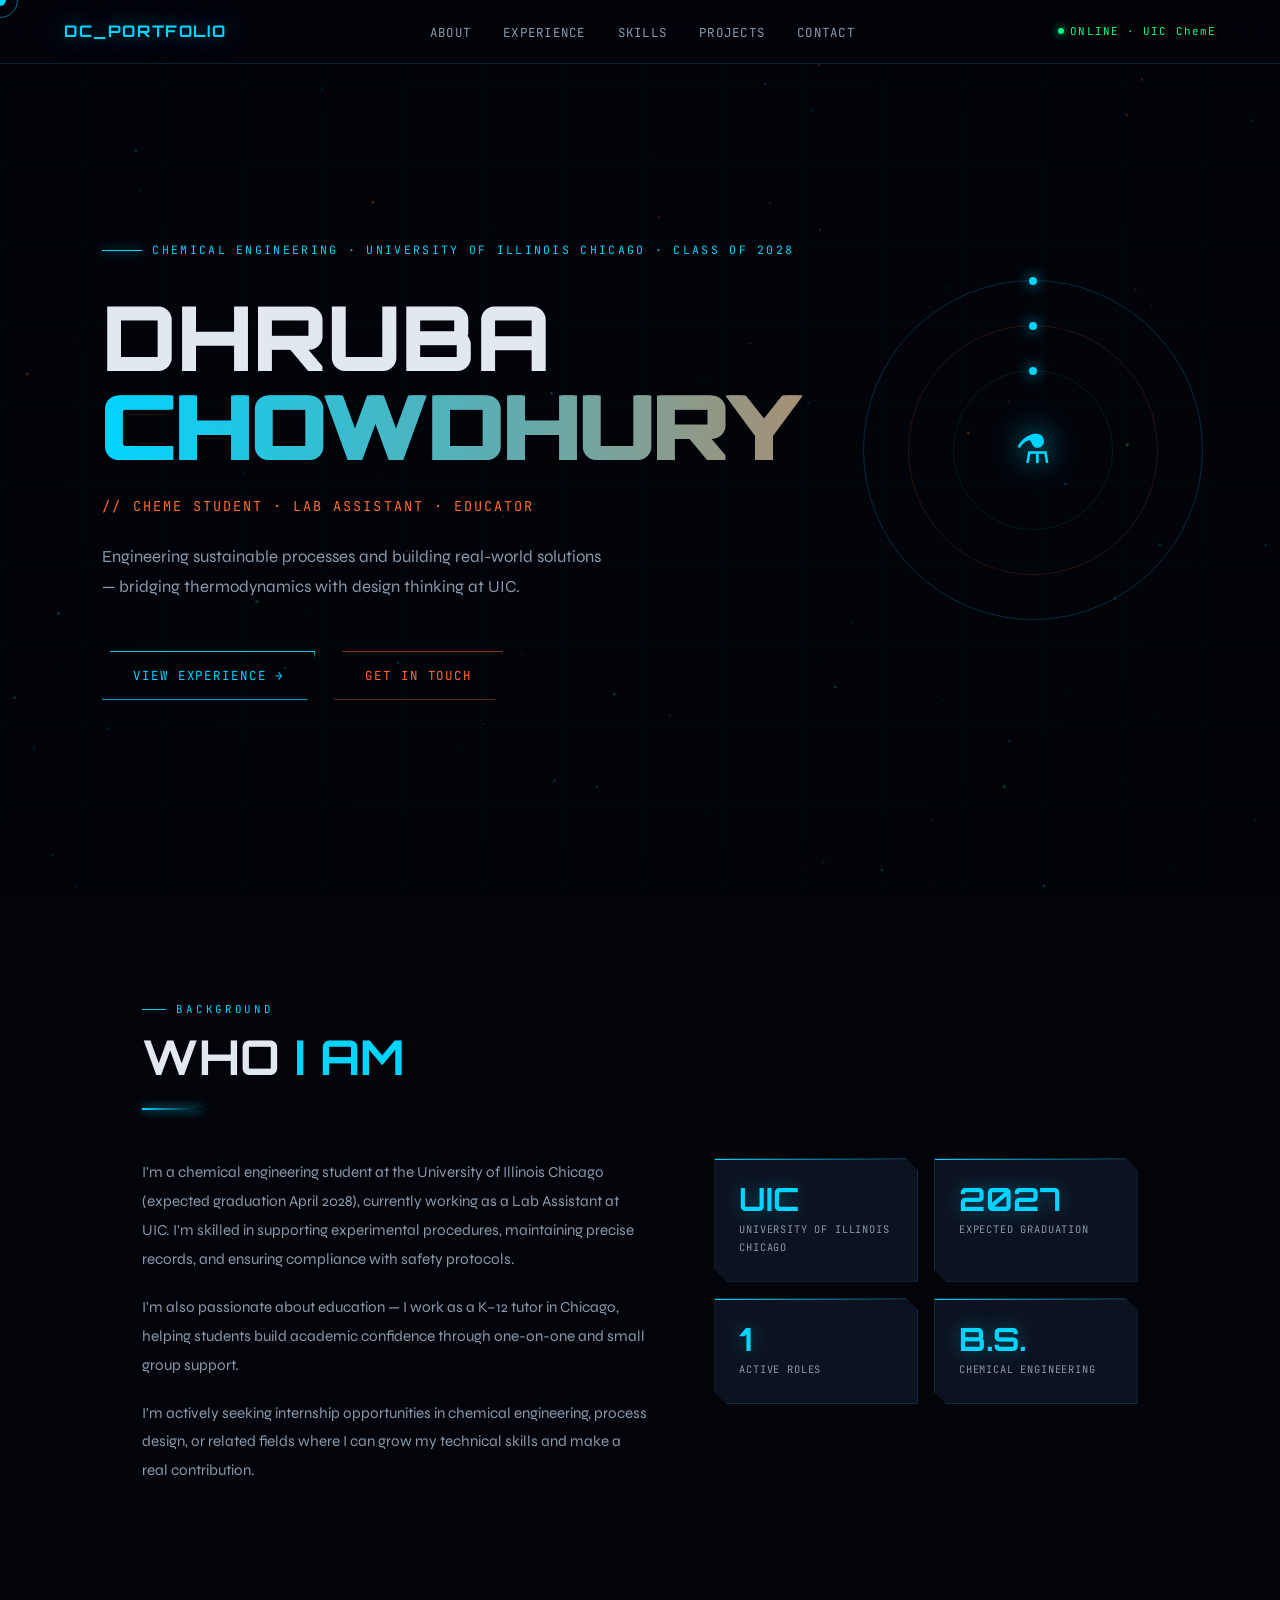
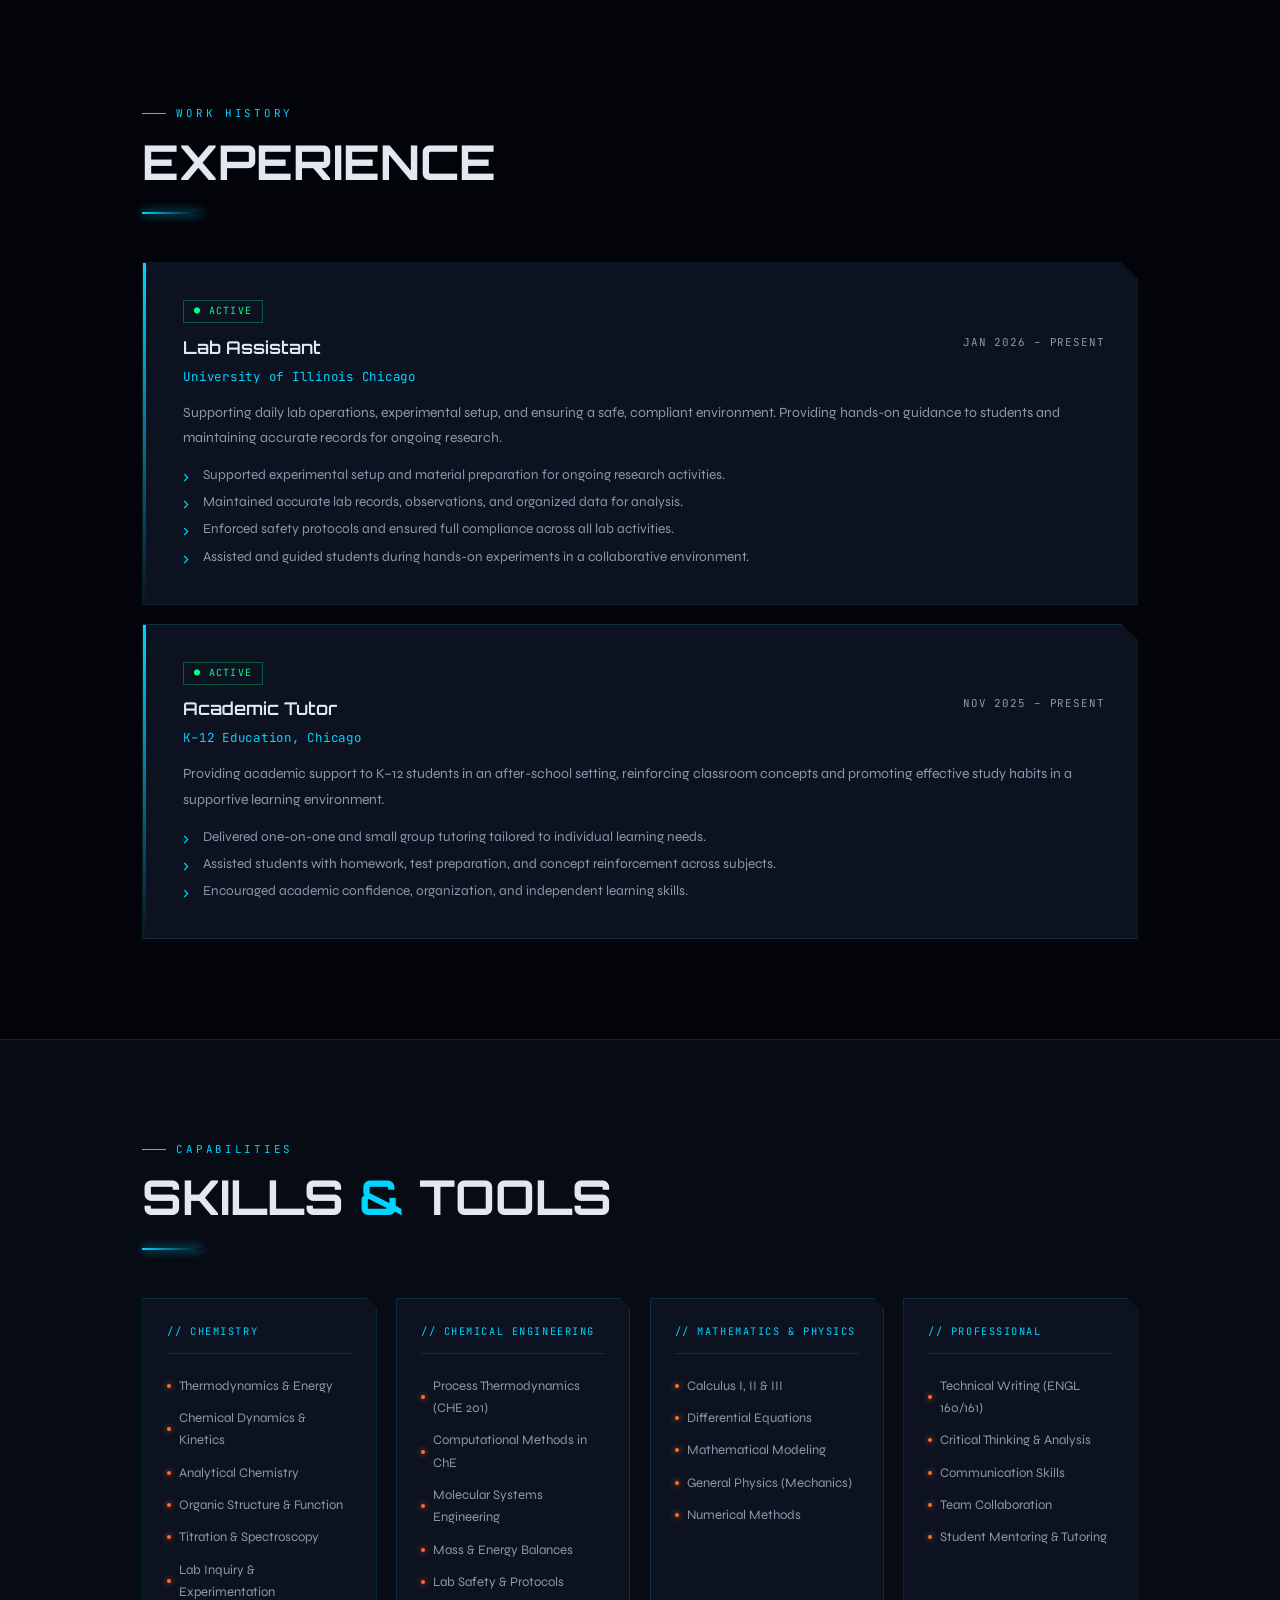
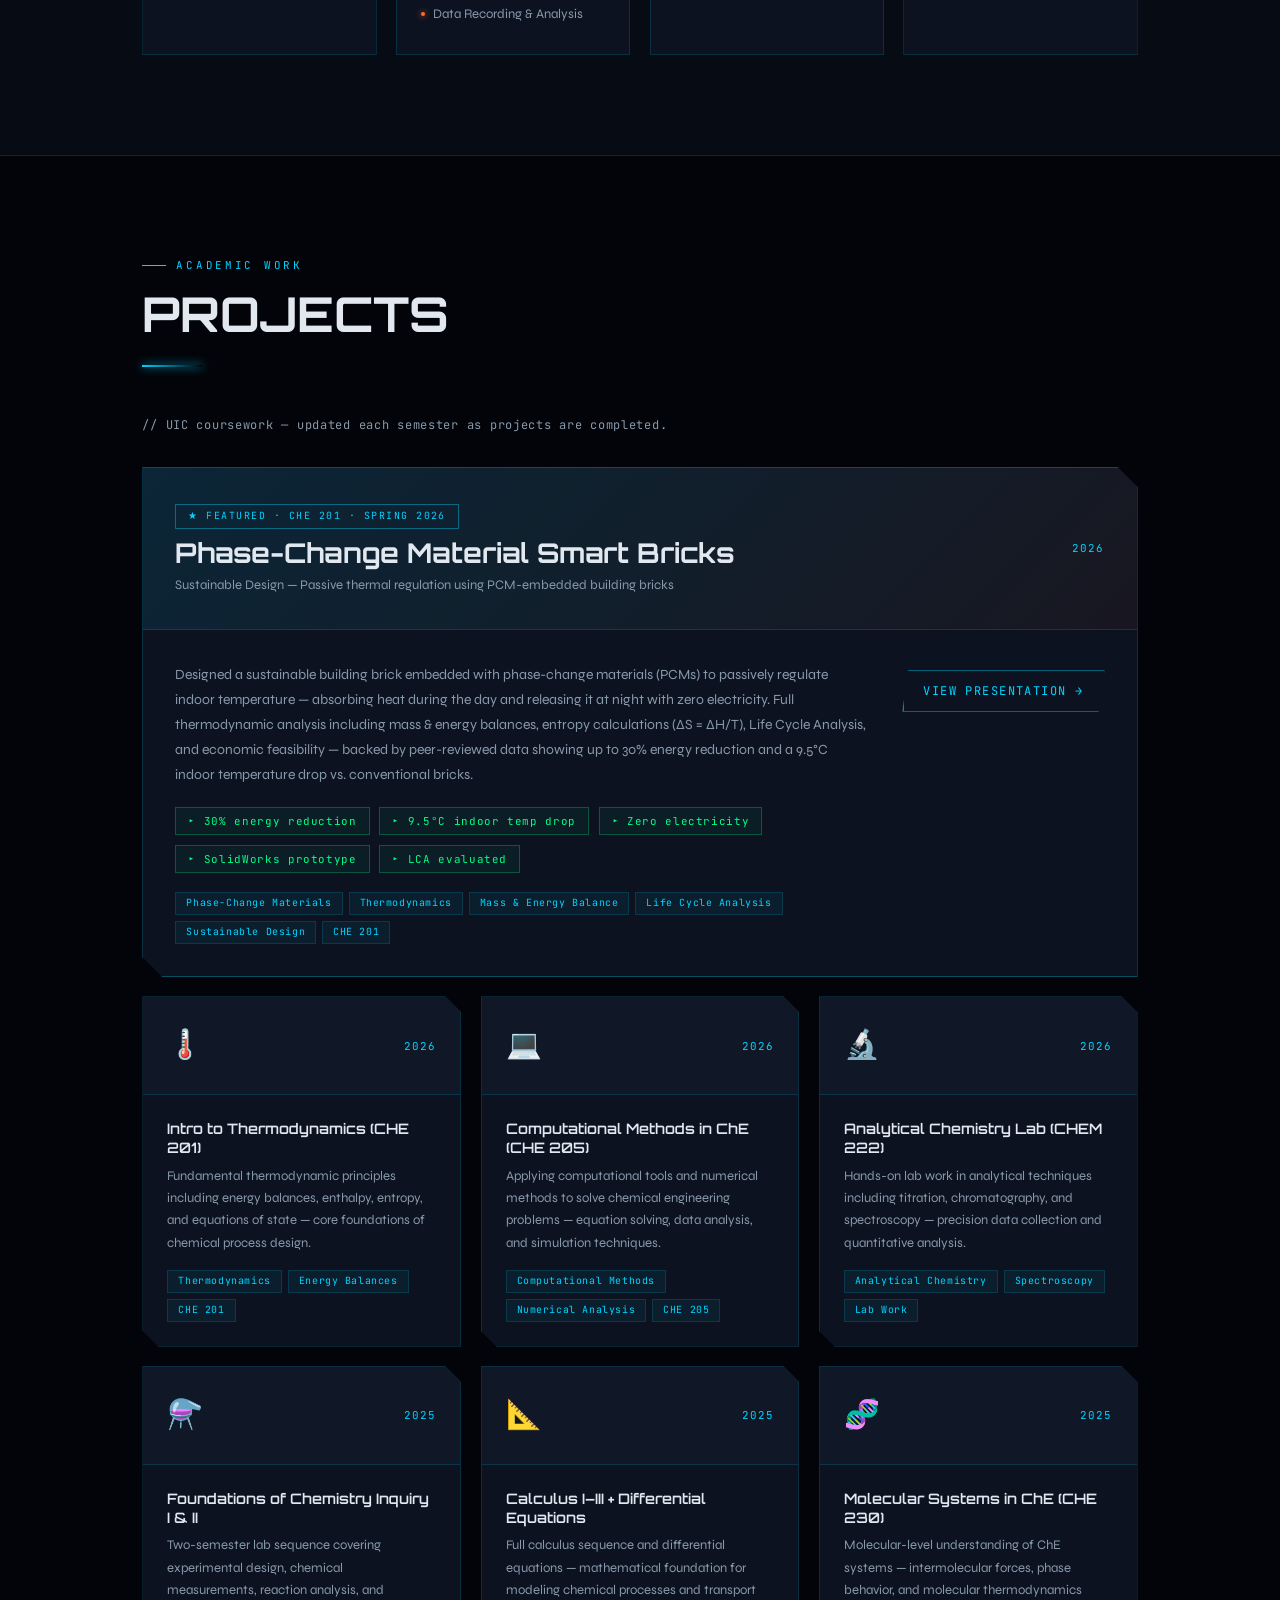
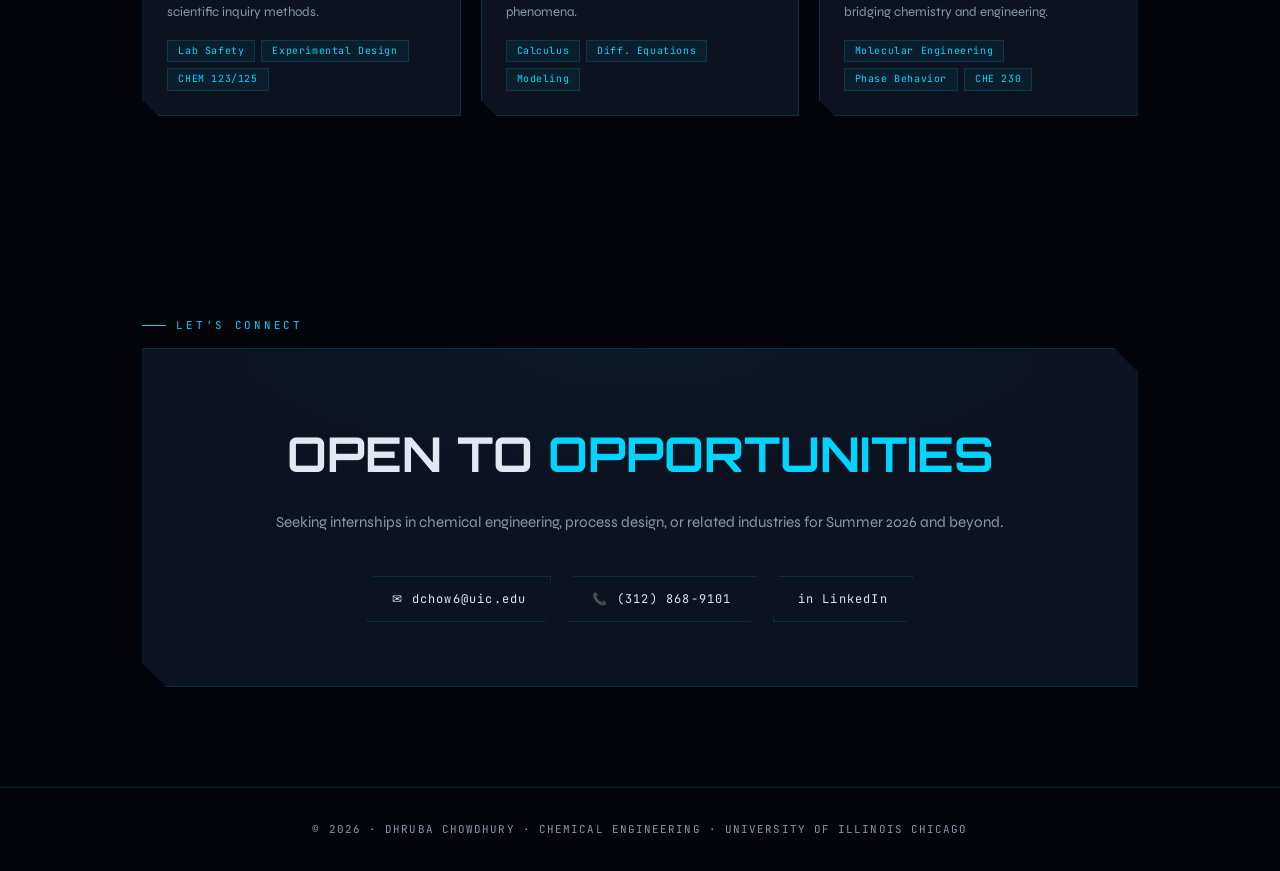
==== index.html @ 690bdb65 "Refactor styles and improve animations in index.html Updated CSS variables for text and border color" ====
<!DOCTYPE html>
<html lang="en">
<head>
<meta charset="UTF-8">
<meta name="viewport" content="width=device-width, initial-scale=1.0">
<title>Dhruba Chowdhury · ChemE Portfolio</title>
<link href="https://fonts.googleapis.com/css2?family=Orbitron:wght@400;600;700;900&family=Syne:wght@300;400;500;700&family=JetBrains+Mono:wght@300;400;500&display=swap" rel="stylesheet">
<style>
*, *::before, *::after { box-sizing: border-box; margin: 0; padding: 0; }
:root {
  --bg: #03040a; --bg2: #070b14; --surface: #0c1220; --surface2: #101828;
  --accent: #00d4ff; --accent2: #ff6b2b; --accent3: #00ff88;
  --text: #e2e8f0; --muted: #8899aa;
  --border: rgba(0,212,255,0.15);
}
html { scroll-behavior: smooth; }
body { font-family: 'Syne', sans-serif; background: var(--bg); color: var(--text); font-size: 16px; line-height: 1.7; overflow-x: hidden; cursor: none; }

/* CURSOR */
.cursor { position:fixed; top:0; left:0; width:12px; height:12px; background:var(--accent); border-radius:50%; pointer-events:none; z-index:9999; transform:translate(-50%,-50%); transition:width .2s,height .2s,background .2s; mix-blend-mode:screen; }
.cursor-ring { position:fixed; top:0; left:0; width:36px; height:36px; border:1px solid rgba(0,212,255,0.5); border-radius:50%; pointer-events:none; z-index:9998; transform:translate(-50%,-50%); transition:width .2s,height .2s; }

/* BG */
#bg-canvas { position:fixed; inset:0; pointer-events:none; z-index:0; opacity:0.5; }
.scanlines { position:fixed; inset:0; background:repeating-linear-gradient(0deg,transparent,transparent 2px,rgba(0,0,0,0.02) 2px,rgba(0,0,0,0.02) 4px); pointer-events:none; z-index:1; }

/* NAV */
nav { position:fixed; top:0; left:0; right:0; height:64px; display:flex; justify-content:space-between; align-items:center; padding:0 5%; background:rgba(3,4,10,0.9); backdrop-filter:blur(20px); border-bottom:1px solid var(--border); z-index:100; }
.nav-logo { font-family:'Orbitron',monospace; font-size:1rem; font-weight:700; color:var(--accent); text-decoration:none; letter-spacing:0.1em; text-shadow:0 0 20px rgba(0,212,255,0.5); }
.nav-links { display:flex; gap:2rem; list-style:none; }
.nav-links a { text-decoration:none; color:var(--muted); font-size:0.78rem; font-family:'JetBrains Mono',monospace; letter-spacing:0.1em; text-transform:uppercase; transition:color .2s; position:relative; }
.nav-links a::after { content:''; position:absolute; bottom:-4px; left:0; right:0; height:1px; background:var(--accent); transform:scaleX(0); transition:transform .3s; }
.nav-links a:hover { color:var(--accent); }
.nav-links a:hover::after { transform:scaleX(1); }
.nav-status { display:flex; align-items:center; gap:6px; font-family:'JetBrains Mono',monospace; font-size:0.68rem; color:var(--accent3); letter-spacing:0.1em; }
.status-dot { width:6px; height:6px; border-radius:50%; background:var(--accent3); animation:blink 2s ease-in-out infinite; box-shadow:0 0 8px var(--accent3); }
@keyframes blink { 0%,100%{opacity:1} 50%{opacity:0.3} }

/* HERO */
#hero { min-height:100vh; display:flex; flex-direction:column; justify-content:center; padding:120px 8% 80px; position:relative; overflow:hidden; z-index:2; }
.hero-grid { position:absolute; inset:0; background-image:linear-gradient(rgba(0,212,255,0.03) 1px,transparent 1px),linear-gradient(90deg,rgba(0,212,255,0.03) 1px,transparent 1px); background-size:80px 80px; mask-image:radial-gradient(ellipse 80% 80% at 50% 50%,black,transparent); }
.hero-tag { font-family:'JetBrains Mono',monospace; font-size:0.72rem; letter-spacing:0.2em; text-transform:uppercase; color:var(--accent); display:flex; align-items:center; gap:10px; margin-bottom:2rem; animation:fadeUp .8s ease .2s both; }
.hero-tag::before { content:''; width:40px; height:1px; background:var(--accent); box-shadow:0 0 8px var(--accent); }
.hero-name { font-family:'Orbitron',monospace; font-size:clamp(2.8rem,7vw,6.5rem); font-weight:900; line-height:1; margin-bottom:0.3rem; animation:fadeUp .8s ease .4s both; }
.hero-name .l1 { display:block; color:var(--text); }
.hero-name .l2 { display:block; background:linear-gradient(90deg,var(--accent),var(--accent2)); -webkit-background-clip:text; -webkit-text-fill-color:transparent; background-clip:text; }
.glitch-text { position:relative; }
.glitch-text::before { content:attr(data-text); position:absolute; top:0; left:2px; width:100%; -webkit-text-fill-color:transparent; background:inherit; -webkit-background-clip:text; background-clip:text; animation:g1 4s infinite linear; }
.glitch-text::after { content:attr(data-text); position:absolute; top:0; left:-2px; width:100%; -webkit-text-fill-color:transparent; background:inherit; -webkit-background-clip:text; background-clip:text; animation:g2 3s infinite linear; }
@keyframes g1 { 0%,90%,100%{clip-path:inset(50% 0 50% 0)} 92%{clip-path:inset(10% 0 60% 0)} 94%{clip-path:inset(80% 0 5% 0)} }
@keyframes g2 { 0%,85%,100%{clip-path:inset(50% 0 50% 0)} 87%{clip-path:inset(60% 0 10% 0)} 89%{clip-path:inset(5% 0 80% 0)} }
.hero-title { font-family:'JetBrains Mono',monospace; font-size:0.85rem; color:var(--accent2); letter-spacing:0.15em; text-transform:uppercase; margin:1.2rem 0 1.5rem; animation:fadeUp .8s ease .55s both; }
.hero-sub { font-size:1.05rem; color:var(--muted); max-width:500px; font-weight:300; line-height:1.8; margin-bottom:3rem; animation:fadeUp .8s ease .7s both; }
.hero-cta { display:flex; gap:1.2rem; flex-wrap:wrap; animation:fadeUp .8s ease .9s both; }

/* BUTTONS */
.btn-p { display:inline-flex; align-items:center; gap:8px; background:transparent; border:1px solid var(--accent); color:var(--accent); padding:13px 30px; font-family:'JetBrains Mono',monospace; font-size:0.78rem; letter-spacing:0.15em; text-transform:uppercase; text-decoration:none; transition:all .3s; position:relative; overflow:hidden; clip-path:polygon(8px 0%,100% 0%,calc(100% - 8px) 100%,0% 100%); }
.btn-p::before { content:''; position:absolute; inset:0; background:var(--accent); transform:translateX(-100%); transition:transform .3s; z-index:-1; }
.btn-p:hover { color:var(--bg); }
.btn-p:hover::before { transform:translateX(0); }
.btn-s { display:inline-flex; align-items:center; gap:8px; background:transparent; border:1px solid rgba(255,107,43,0.5); color:var(--accent2); padding:13px 30px; font-family:'JetBrains Mono',monospace; font-size:0.78rem; letter-spacing:0.15em; text-transform:uppercase; text-decoration:none; transition:all .3s; clip-path:polygon(8px 0%,100% 0%,calc(100% - 8px) 100%,0% 100%); }
.btn-s:hover { background:rgba(255,107,43,0.1); }

/* HERO DECO */
.hero-deco { position:absolute; right:6%; top:50%; transform:translateY(-50%); width:340px; height:340px; pointer-events:none; animation:fadeIn 1.2s ease 1.2s both; }
.deco-r { position:absolute; inset:0; border:1px solid rgba(0,212,255,0.2); border-radius:50%; animation:spin 20s linear infinite; }
.deco-r:nth-child(2) { inset:45px; border-color:rgba(255,107,43,0.15); animation-duration:14s; animation-direction:reverse; }
.deco-r:nth-child(3) { inset:90px; border-color:rgba(0,255,136,0.1); animation-duration:28s; }
.deco-r::after { content:''; position:absolute; top:-4px; left:50%; width:8px; height:8px; background:var(--accent); border-radius:50%; box-shadow:0 0 14px var(--accent); transform:translateX(-50%); }
@keyframes spin { from{transform:rotate(0deg)} to{transform:rotate(360deg)} }
.deco-c { position:absolute; inset:125px; display:flex; align-items:center; justify-content:center; font-size:2.5rem; color:var(--accent); text-shadow:0 0 30px var(--accent); animation:pulse 3s ease-in-out infinite; }
@keyframes pulse { 0%,100%{opacity:.7;transform:scale(1)} 50%{opacity:1;transform:scale(1.06)} }

/* SECTIONS */
.sw { position:relative; z-index:2; padding:100px 8%; max-width:1200px; margin:0 auto; }
.sl { font-family:'JetBrains Mono',monospace; font-size:0.68rem; letter-spacing:0.25em; text-transform:uppercase; color:var(--accent); margin-bottom:0.8rem; display:flex; align-items:center; gap:10px; }
.sl::before { content:''; width:24px; height:1px; background:var(--accent); }
.st { font-family:'Orbitron',monospace; font-size:clamp(1.8rem,4vw,3rem); font-weight:700; line-height:1.1; margin-bottom:0.5rem; color:var(--text); }
.st span { color:var(--accent); }
.sd { width:60px; height:2px; background:linear-gradient(90deg,var(--accent),transparent); margin:1.5rem 0 3rem; box-shadow:0 0 10px var(--accent); }

/* REVEAL — uses 'both' fill mode so it always ends visible */
.reveal { opacity:0; transform:translateY(28px); transition:opacity .7s ease,transform .7s ease; }
.reveal.visible { opacity:1 !important; transform:translateY(0) !important; }

/* ABOUT */
.about-grid { display:grid; grid-template-columns:1.2fr 1fr; gap:4rem; align-items:start; }
.about-text p { color:var(--muted); font-weight:300; margin-bottom:1.2rem; font-size:0.95rem; line-height:1.9; }
.about-stats { display:grid; grid-template-columns:1fr 1fr; gap:1rem; }
.sc { background:var(--surface); border:1px solid var(--border); padding:1.5rem; position:relative; overflow:hidden; transition:border-color .3s,transform .3s; clip-path:polygon(0 0,calc(100% - 12px) 0,100% 12px,100% 100%,12px 100%,0 calc(100% - 12px)); }
.sc::before { content:''; position:absolute; top:0; left:0; right:0; height:1px; background:linear-gradient(90deg,var(--accent),transparent); }
.sc:hover { border-color:rgba(0,212,255,0.4); transform:translateY(-3px); }
.sn { font-family:'Orbitron',monospace; font-size:2rem; font-weight:700; color:var(--accent); line-height:1; margin-bottom:0.4rem; text-shadow:0 0 20px rgba(0,212,255,0.4); }
.sk { font-family:'JetBrains Mono',monospace; font-size:0.65rem; color:var(--muted); letter-spacing:0.08em; text-transform:uppercase; }

/* EXPERIENCE */
.exp-list { display:flex; flex-direction:column; gap:1.2rem; }
.ec { background:var(--surface); border:1px solid var(--border); padding:2rem 2rem 2rem 2.5rem; position:relative; transition:border-color .3s,transform .3s,box-shadow .3s; clip-path:polygon(0 0,calc(100% - 16px) 0,100% 16px,100% 100%,0 100%); }
.ec::before { content:''; position:absolute; left:0; top:0; bottom:0; width:3px; background:linear-gradient(180deg,var(--accent),transparent); }
.ec:hover { border-color:rgba(0,212,255,0.35); transform:translateX(4px); box-shadow:-4px 0 30px rgba(0,212,255,0.1); }
.eb { font-family:'JetBrains Mono',monospace; font-size:0.62rem; letter-spacing:0.12em; text-transform:uppercase; color:var(--accent3); border:1px solid rgba(0,255,136,0.3); padding:2px 10px; display:inline-block; margin-bottom:0.6rem; }
.eh { display:flex; justify-content:space-between; align-items:flex-start; flex-wrap:wrap; gap:0.5rem; }
.er { font-family:'Orbitron',monospace; font-size:1.1rem; font-weight:600; margin-bottom:0.2rem; color:var(--text); }
.eo { font-family:'JetBrains Mono',monospace; font-size:0.78rem; color:var(--accent); margin-bottom:0.8rem; letter-spacing:0.06em; }
.ed { font-family:'JetBrains Mono',monospace; font-size:0.68rem; color:var(--muted); letter-spacing:0.08em; white-space:nowrap; }
.edesc { font-size:0.875rem; color:var(--muted); font-weight:300; line-height:1.8; }
.ebl { margin-top:0.8rem; padding-left:0; list-style:none; }
.ebl li { font-size:0.85rem; color:var(--muted); font-weight:300; line-height:1.7; margin-bottom:4px; padding-left:1.2rem; position:relative; }
.ebl li::before { content:'›'; position:absolute; left:0; color:var(--accent); font-size:1rem; }

/* SKILLS */
.skills-bg { background:var(--bg2); border-top:1px solid var(--border); border-bottom:1px solid var(--border); position:relative; z-index:2; }
.sg { display:grid; grid-template-columns:repeat(auto-fit,minmax(220px,1fr)); gap:1.2rem; }
.sgr { background:var(--surface); border:1px solid var(--border); padding:1.5rem; position:relative; overflow:hidden; transition:border-color .3s,transform .3s; clip-path:polygon(0 0,calc(100% - 10px) 0,100% 10px,100% 100%,0 100%); }
.sgr::after { content:''; position:absolute; bottom:0; left:0; right:0; height:1px; background:linear-gradient(90deg,var(--accent2),transparent); transform:scaleX(0); transform-origin:left; transition:transform .4s; }
.sgr:hover { border-color:rgba(0,212,255,0.3); transform:translateY(-3px); }
.sgr:hover::after { transform:scaleX(1); }
.sgt { font-family:'JetBrains Mono',monospace; font-size:0.65rem; letter-spacing:0.15em; text-transform:uppercase; color:var(--accent); margin-bottom:1rem; padding-bottom:0.75rem; border-bottom:1px solid var(--border); }
.si { font-size:0.82rem; color:var(--muted); padding:5px 0; display:flex; align-items:center; gap:8px; transition:color .2s; }
.si:hover { color:var(--text); }
.dot { width:4px; height:4px; border-radius:50%; background:var(--accent2); flex-shrink:0; box-shadow:0 0 6px var(--accent2); }

/* PROJECTS */
.pg { display:grid; grid-template-columns:repeat(auto-fit,minmax(310px,1fr)); gap:1.2rem; }
.pc { background:var(--surface); border:1px solid var(--border); overflow:hidden; position:relative; transition:transform .3s,border-color .3s,box-shadow .3s; clip-path:polygon(0 0,calc(100% - 16px) 0,100% 16px,100% 100%,16px 100%,0 calc(100% - 16px)); }
.pc:hover { transform:translateY(-6px); border-color:rgba(0,212,255,0.4); box-shadow:0 20px 60px rgba(0,212,255,0.08); }
.ph { background:var(--surface2); padding:1.5rem; border-bottom:1px solid var(--border); display:flex; justify-content:space-between; align-items:center; }
.pi { font-size:1.8rem; }
.py { font-family:'JetBrains Mono',monospace; font-size:0.68rem; color:var(--accent); letter-spacing:0.1em; }
.pb { padding:1.5rem; }
.pt { font-family:'Orbitron',monospace; font-size:0.9rem; font-weight:600; margin-bottom:0.5rem; line-height:1.3; color:var(--text); }
.pdesc { font-size:0.82rem; color:var(--muted); line-height:1.7; margin-bottom:1rem; font-weight:300; }
.tags { display:flex; flex-wrap:wrap; gap:6px; }
.tag { font-family:'JetBrains Mono',monospace; font-size:0.62rem; padding:2px 10px; background:rgba(0,212,255,0.06); border:1px solid rgba(0,212,255,0.15); color:var(--accent); letter-spacing:0.06em; }

/* FEATURED PROJECT */
.pc.feat { grid-column:1/-1; border-color:rgba(0,212,255,0.3); clip-path:polygon(0 0,calc(100% - 20px) 0,100% 20px,100% 100%,20px 100%,0 calc(100% - 20px)); }
.pc.feat .ph { background:linear-gradient(135deg,rgba(0,212,255,0.1),rgba(255,107,43,0.05)); padding:2rem; }
.fb { font-family:'JetBrains Mono',monospace; font-size:0.62rem; letter-spacing:0.15em; text-transform:uppercase; color:var(--accent); border:1px solid rgba(0,212,255,0.4); padding:3px 12px; display:inline-block; margin-bottom:0.5rem; animation:bp 2.5s ease-in-out infinite; }
@keyframes bp { 0%,100%{border-color:rgba(0,212,255,0.4)} 50%{border-color:rgba(0,212,255,0.9);box-shadow:0 0 12px rgba(0,212,255,0.2)} }
.ft { font-family:'Orbitron',monospace; font-size:clamp(1.1rem,2.5vw,1.7rem); font-weight:700; line-height:1.2; margin-bottom:0.3rem; color:var(--text); }
.fsub { font-size:0.82rem; color:var(--muted); font-weight:300; }
.fbody { padding:2rem; display:grid; grid-template-columns:1fr auto; gap:2rem; align-items:start; }
.fdesc { font-size:0.875rem; color:var(--muted); line-height:1.8; font-weight:300; margin-bottom:1.2rem; }
.fhl { display:flex; flex-wrap:wrap; gap:0.6rem; margin-bottom:1.2rem; }
.hp { font-family:'JetBrains Mono',monospace; font-size:0.68rem; color:var(--accent3); border:1px solid rgba(0,255,136,0.25); background:rgba(0,255,136,0.05); padding:4px 12px; letter-spacing:0.06em; }
.pl { display:inline-flex; align-items:center; gap:8px; font-family:'JetBrains Mono',monospace; font-size:0.75rem; letter-spacing:0.12em; text-transform:uppercase; color:var(--accent); border:1px solid rgba(0,212,255,0.4); padding:10px 20px; text-decoration:none; transition:all .3s; position:relative; overflow:hidden; clip-path:polygon(6px 0%,100% 0%,calc(100% - 6px) 100%,0% 100%); white-space:nowrap; align-self:flex-start; margin-top:0.5rem; }
.pl::before { content:''; position:absolute; inset:0; background:var(--accent); transform:translateX(-100%); transition:transform .3s; z-index:-1; }
.pl:hover { color:var(--bg); }
.pl:hover::before { transform:translateX(0); }

/* CONTACT */
.cc { background:var(--surface); border:1px solid var(--border); padding:4rem 3rem; text-align:center; position:relative; overflow:hidden; clip-path:polygon(0 0,calc(100% - 24px) 0,100% 24px,100% 100%,24px 100%,0 calc(100% - 24px)); }
.cc::before { content:''; position:absolute; inset:0; background:radial-gradient(ellipse 60% 50% at 50% 0%,rgba(0,212,255,0.05),transparent 70%); }
.ct { font-family:'Orbitron',monospace; font-size:clamp(1.8rem,4vw,3rem); font-weight:700; margin-bottom:1rem; position:relative; color:var(--text); }
.cs { color:var(--muted); font-weight:300; margin-bottom:2.5rem; font-size:0.95rem; position:relative; }
.cl { display:flex; gap:1rem; justify-content:center; flex-wrap:wrap; position:relative; }
.cla { display:inline-flex; align-items:center; gap:8px; font-family:'JetBrains Mono',monospace; font-size:0.75rem; letter-spacing:0.1em; color:var(--text); border:1px solid var(--border); padding:12px 24px; text-decoration:none; transition:all .3s; clip-path:polygon(6px 0%,100% 0%,calc(100% - 6px) 100%,0% 100%); }
.cla:hover { border-color:var(--accent); color:var(--accent); background:rgba(0,212,255,0.06); }

/* FOOTER */
footer { text-align:center; padding:2rem; font-family:'JetBrains Mono',monospace; font-size:0.68rem; color:var(--muted); letter-spacing:0.1em; border-top:1px solid var(--border); position:relative; z-index:2; }

/* ANIMATIONS */
@keyframes fadeUp { from{opacity:0;transform:translateY(24px)} to{opacity:1;transform:translateY(0)} }
@keyframes fadeIn { from{opacity:0} to{opacity:1} }

/* RESPONSIVE */
@media(max-width:768px){
  .about-grid{grid-template-columns:1fr;gap:2rem;}
  .hero-deco{display:none;}
  .fbody{grid-template-columns:1fr;}
  nav{padding:0 1rem;}
  .nav-links{gap:1rem;}
  .sw{padding:80px 6%;}
  #hero{padding:120px 6% 80px;}
  .nav-status{display:none;}
}
</style>
</head>
<body>

<div class="cursor" id="cursor"></div>
<div class="cursor-ring" id="cursorRing"></div>
<canvas id="bg-canvas"></canvas>
<div class="scanlines"></div>

<!-- NAV -->
<nav>
  <a href="#hero" class="nav-logo">DC_PORTFOLIO</a>
  <ul class="nav-links">
    <li><a href="#about">About</a></li>
    <li><a href="#experience">Experience</a></li>
    <li><a href="#skills">Skills</a></li>
    <li><a href="#projects">Projects</a></li>
    <li><a href="#contact">Contact</a></li>
  </ul>
  <div class="nav-status"><div class="status-dot"></div>ONLINE · UIC ChemE</div>
</nav>

<!-- HERO -->
<section id="hero">
  <div class="hero-grid"></div>
  <div class="hero-tag">Chemical Engineering · University of Illinois Chicago · Class of 2028</div>
  <h1 class="hero-name">
    <span class="l1">DHRUBA</span>
    <span class="l2 glitch-text" data-text="CHOWDHURY">CHOWDHURY</span>
  </h1>
  <div class="hero-title">// ChemE Student · Lab Assistant · Educator</div>
  <p class="hero-sub">Engineering sustainable processes and building real-world solutions — bridging thermodynamics with design thinking at UIC.</p>
  <div class="hero-cta">
    <a href="#experience" class="btn-p">View Experience →</a>
    <a href="#contact" class="btn-s">Get In Touch</a>
  </div>
  <div class="hero-deco">
    <div class="deco-r"></div>
    <div class="deco-r"></div>
    <div class="deco-r"></div>
    <div class="deco-c">⚗</div>
  </div>
</section>

<!-- ABOUT -->
<div class="sw" id="about">
  <p class="sl reveal">Background</p>
  <h2 class="st reveal">WHO <span>I AM</span></h2>
  <div class="sd reveal"></div>
  <div class="about-grid">
    <div class="about-text reveal">
      <p>I'm a chemical engineering student at the University of Illinois Chicago (expected graduation April 2028), currently working as a Lab Assistant at UIC. I'm skilled in supporting experimental procedures, maintaining precise records, and ensuring compliance with safety protocols.</p>
      <p>I'm also passionate about education — I work as a K–12 tutor in Chicago, helping students build academic confidence through one-on-one and small group support.</p>
      <p>I'm actively seeking internship opportunities in chemical engineering, process design, or related fields where I can grow my technical skills and make a real contribution.</p>
    </div>
    <div class="about-stats reveal">
      <div class="sc"><div class="sn">UIC</div><div class="sk">University of Illinois Chicago</div></div>
      <div class="sc"><div class="sn count-up" data-target="2028">2028</div><div class="sk">Expected Graduation</div></div>
      <div class="sc"><div class="sn count-up" data-target="2">0</div><div class="sk">Active Roles</div></div>
      <div class="sc"><div class="sn">B.S.</div><div class="sk">Chemical Engineering</div></div>
    </div>
  </div>
</div>

<!-- EXPERIENCE -->
<div class="sw" id="experience">
  <p class="sl reveal">Work History</p>
  <h2 class="st reveal">EXPERIENCE</h2>
  <div class="sd reveal"></div>
  <div class="exp-list">
    <div class="ec reveal">
      <span class="eb">● ACTIVE</span>
      <div class="eh">
        <div><div class="er">Lab Assistant</div><div class="eo">University of Illinois Chicago</div></div>
        <div class="ed">JAN 2026 – PRESENT</div>
      </div>
      <p class="edesc">Supporting daily lab operations, experimental setup, and ensuring a safe, compliant environment. Providing hands-on guidance to students and maintaining accurate records for ongoing research.</p>
      <ul class="ebl">
        <li>Supported experimental setup and material preparation for ongoing research activities.</li>
        <li>Maintained accurate lab records, observations, and organized data for analysis.</li>
        <li>Enforced safety protocols and ensured full compliance across all lab activities.</li>
        <li>Assisted and guided students during hands-on experiments in a collaborative environment.</li>
      </ul>
    </div>
    <div class="ec reveal">
      <span class="eb">● ACTIVE</span>
      <div class="eh">
        <div><div class="er">Academic Tutor</div><div class="eo">K–12 Education, Chicago</div></div>
        <div class="ed">NOV 2025 – PRESENT</div>
      </div>
      <p class="edesc">Providing academic support to K–12 students in an after-school setting, reinforcing classroom concepts and promoting effective study habits in a supportive learning environment.</p>
      <ul class="ebl">
        <li>Delivered one-on-one and small group tutoring tailored to individual learning needs.</li>
        <li>Assisted students with homework, test preparation, and concept reinforcement across subjects.</li>
        <li>Encouraged academic confidence, organization, and independent learning skills.</li>
      </ul>
    </div>
  </div>
</div>

<!-- SKILLS -->
<div class="skills-bg">
  <div class="sw" id="skills">
    <p class="sl reveal">Capabilities</p>
    <h2 class="st reveal">SKILLS <span>&</span> TOOLS</h2>
    <div class="sd reveal"></div>
    <div class="sg">
      <div class="sgr reveal"><div class="sgt">// Chemistry</div>
        <div class="si"><span class="dot"></span>Thermodynamics & Energy</div>
        <div class="si"><span class="dot"></span>Chemical Dynamics & Kinetics</div>
        <div class="si"><span class="dot"></span>Analytical Chemistry</div>
        <div class="si"><span class="dot"></span>Organic Structure & Function</div>
        <div class="si"><span class="dot"></span>Titration & Spectroscopy</div>
        <div class="si"><span class="dot"></span>Lab Inquiry & Experimentation</div>
      </div>
      <div class="sgr reveal"><div class="sgt">// Chemical Engineering</div>
        <div class="si"><span class="dot"></span>Process Thermodynamics (CHE 201)</div>
        <div class="si"><span class="dot"></span>Computational Methods in ChE</div>
        <div class="si"><span class="dot"></span>Molecular Systems Engineering</div>
        <div class="si"><span class="dot"></span>Mass & Energy Balances</div>
        <div class="si"><span class="dot"></span>Lab Safety & Protocols</div>
        <div class="si"><span class="dot"></span>Data Recording & Analysis</div>
      </div>
      <div class="sgr reveal"><div class="sgt">// Mathematics & Physics</div>
        <div class="si"><span class="dot"></span>Calculus I, II & III</div>
        <div class="si"><span class="dot"></span>Differential Equations</div>
        <div class="si"><span class="dot"></span>Mathematical Modeling</div>
        <div class="si"><span class="dot"></span>General Physics (Mechanics)</div>
        <div class="si"><span class="dot"></span>Numerical Methods</div>
      </div>
      <div class="sgr reveal"><div class="sgt">// Professional</div>
        <div class="si"><span class="dot"></span>Technical Writing (ENGL 160/161)</div>
        <div class="si"><span class="dot"></span>Critical Thinking & Analysis</div>
        <div class="si"><span class="dot"></span>Communication Skills</div>
        <div class="si"><span class="dot"></span>Team Collaboration</div>
        <div class="si"><span class="dot"></span>Student Mentoring & Tutoring</div>
      </div>
    </div>
  </div>
</div>

<!-- PROJECTS -->
<div class="sw" id="projects">
  <p class="sl reveal">Academic Work</p>
  <h2 class="st reveal">PROJECTS</h2>
  <div class="sd reveal"></div>
  <p class="reveal" style="color:var(--muted);font-family:'JetBrains Mono',monospace;font-size:0.75rem;margin-bottom:2rem;letter-spacing:0.06em;">// UIC coursework — updated each semester as projects are completed.</p>
  <div class="pg">

    <!-- FEATURED -->
    <div class="pc feat reveal">
      <div class="ph">
        <div>
          <span class="fb">★ FEATURED · CHE 201 · SPRING 2026</span>
          <div class="ft">Phase-Change Material Smart Bricks</div>
          <div class="fsub">Sustainable Design — Passive thermal regulation using PCM-embedded building bricks</div>
        </div>
        <span class="py">2026</span>
      </div>
      <div class="fbody">
        <div>
          <p class="fdesc">Designed a sustainable building brick embedded with phase-change materials (PCMs) to passively regulate indoor temperature — absorbing heat during the day and releasing it at night with zero electricity. Full thermodynamic analysis including mass & energy balances, entropy calculations (ΔS = ΔH/T), Life Cycle Analysis, and economic feasibility — backed by peer-reviewed data showing up to 30% energy reduction and a 9.5°C indoor temperature drop vs. conventional bricks.</p>
          <div class="fhl">
            <span class="hp">▸ 30% energy reduction</span>
            <span class="hp">▸ 9.5°C indoor temp drop</span>
            <span class="hp">▸ Zero electricity</span>
            <span class="hp">▸ SolidWorks prototype</span>
            <span class="hp">▸ LCA evaluated</span>
          </div>
          <div class="tags">
            <span class="tag">Phase-Change Materials</span>
            <span class="tag">Thermodynamics</span>
            <span class="tag">Mass & Energy Balance</span>
            <span class="tag">Life Cycle Analysis</span>
            <span class="tag">Sustainable Design</span>
            <span class="tag">CHE 201</span>
          </div>
        </div>
        <a href="https://dhruba-07.github.io/dhrubachowdhury.github.io/pcm_brick_presentation.html" target="_blank" rel="noopener" class="pl">View Presentation →</a>
      </div>
    </div>

    <div class="pc reveal">
      <div class="ph"><span class="pi">🌡️</span><span class="py">2026</span></div>
      <div class="pb"><h3 class="pt">Intro to Thermodynamics (CHE 201)</h3><p class="pdesc">Fundamental thermodynamic principles including energy balances, enthalpy, entropy, and equations of state — core foundations of chemical process design.</p><div class="tags"><span class="tag">Thermodynamics</span><span class="tag">Energy Balances</span><span class="tag">CHE 201</span></div></div>
    </div>
    <div class="pc reveal">
      <div class="ph"><span class="pi">💻</span><span class="py">2026</span></div>
      <div class="pb"><h3 class="pt">Computational Methods in ChE (CHE 205)</h3><p class="pdesc">Applying computational tools and numerical methods to solve chemical engineering problems — equation solving, data analysis, and simulation techniques.</p><div class="tags"><span class="tag">Computational Methods</span><span class="tag">Numerical Analysis</span><span class="tag">CHE 205</span></div></div>
    </div>
    <div class="pc reveal">
      <div class="ph"><span class="pi">🔬</span><span class="py">2026</span></div>
      <div class="pb"><h3 class="pt">Analytical Chemistry Lab (CHEM 222)</h3><p class="pdesc">Hands-on lab work in analytical techniques including titration, chromatography, and spectroscopy — precision data collection and quantitative analysis.</p><div class="tags"><span class="tag">Analytical Chemistry</span><span class="tag">Spectroscopy</span><span class="tag">Lab Work</span></div></div>
    </div>
    <div class="pc reveal">
      <div class="ph"><span class="pi">⚗️</span><span class="py">2025</span></div>
      <div class="pb"><h3 class="pt">Foundations of Chemistry Inquiry I & II</h3><p class="pdesc">Two-semester lab sequence covering experimental design, chemical measurements, reaction analysis, and scientific inquiry methods.</p><div class="tags"><span class="tag">Lab Safety</span><span class="tag">Experimental Design</span><span class="tag">CHEM 123/125</span></div></div>
    </div>
    <div class="pc reveal">
      <div class="ph"><span class="pi">📐</span><span class="py">2025</span></div>
      <div class="pb"><h3 class="pt">Calculus I–III + Differential Equations</h3><p class="pdesc">Full calculus sequence and differential equations — mathematical foundation for modeling chemical processes and transport phenomena.</p><div class="tags"><span class="tag">Calculus</span><span class="tag">Diff. Equations</span><span class="tag">Modeling</span></div></div>
    </div>
    <div class="pc reveal">
      <div class="ph"><span class="pi">🧬</span><span class="py">2025</span></div>
      <div class="pb"><h3 class="pt">Molecular Systems in ChE (CHE 230)</h3><p class="pdesc">Molecular-level understanding of ChE systems — intermolecular forces, phase behavior, and molecular thermodynamics bridging chemistry and engineering.</p><div class="tags"><span class="tag">Molecular Engineering</span><span class="tag">Phase Behavior</span><span class="tag">CHE 230</span></div></div>
    </div>

  </div>
</div>

<!-- CONTACT -->
<div class="sw" id="contact">
  <p class="sl reveal">Let's Connect</p>
  <div class="cc reveal">
    <div class="ct">OPEN TO <span style="color:var(--accent)">OPPORTUNITIES</span></div>
    <p class="cs">Seeking internships in chemical engineering, process design, or related industries for Summer 2026 and beyond.</p>
    <div class="cl">
      <a href="mailto:dchow6@uic.edu" class="cla">✉ dchow6@uic.edu</a>
      <a href="tel:+13128689101" class="cla">📞 (312) 868-9101</a>
      <a href="https://www.linkedin.com/in/dchowdhury007/" target="_blank" class="cla">in LinkedIn</a>
    </div>
  </div>
</div>

<footer>© 2026 · DHRUBA CHOWDHURY · CHEMICAL ENGINEERING · UNIVERSITY OF ILLINOIS CHICAGO</footer>

<script>
// CURSOR — instant snap
const cur = document.getElementById('cursor');
const ring = document.getElementById('cursorRing');
document.addEventListener('mousemove', e => {
  cur.style.left = e.clientX + 'px';
  cur.style.top = e.clientY + 'px';
  ring.style.left = e.clientX + 'px';
  ring.style.top = e.clientY + 'px';
});
document.querySelectorAll('a,button,.pc,.sgr,.sc,.ec').forEach(el => {
  el.addEventListener('mouseenter', () => { cur.style.width='20px'; cur.style.height='20px'; cur.style.background='var(--accent2)'; ring.style.width='52px'; ring.style.height='52px'; });
  el.addEventListener('mouseleave', () => { cur.style.width='12px'; cur.style.height='12px'; cur.style.background='var(--accent)'; ring.style.width='36px'; ring.style.height='36px'; });
});

// PARTICLES
const canvas = document.getElementById('bg-canvas');
const ctx = canvas.getContext('2d');
let W, H, pts = [];
function resize() { W = canvas.width = window.innerWidth; H = canvas.height = window.innerHeight; }
resize(); window.addEventListener('resize', resize);
function P() { this.x=Math.random()*W; this.y=Math.random()*H; this.vx=(Math.random()-.5)*.4; this.vy=(Math.random()-.5)*.4; this.r=Math.random()*1.4+.3; this.a=Math.random()*.5+.1; this.c=Math.random()>.6?'0,212,255':Math.random()>.5?'255,107,43':'0,255,136'; }
for(let i=0;i<100;i++) pts.push(new P());
(function draw(){
  ctx.clearRect(0,0,W,H);
  pts.forEach(p=>{ p.x+=p.vx; p.y+=p.vy; if(p.x<0)p.x=W; if(p.x>W)p.x=0; if(p.y<0)p.y=H; if(p.y>H)p.y=0; ctx.beginPath(); ctx.arc(p.x,p.y,p.r,0,Math.PI*2); ctx.fillStyle=`rgba(${p.c},${p.a})`; ctx.fill(); });
  for(let i=0;i<pts.length;i++) for(let j=i+1;j<pts.length;j++){ const dx=pts[i].x-pts[j].x,dy=pts[i].y-pts[j].y,d=Math.sqrt(dx*dx+dy*dy); if(d<110){ ctx.beginPath(); ctx.moveTo(pts[i].x,pts[i].y); ctx.lineTo(pts[j].x,pts[j].y); ctx.strokeStyle=`rgba(0,212,255,${.05*(1-d/110)})`; ctx.lineWidth=.5; ctx.stroke(); } }
  requestAnimationFrame(draw);
})();

// SCROLL REVEAL
const obs = new IntersectionObserver(entries => {
  entries.forEach(e => { if(e.isIntersecting){ e.target.classList.add('visible'); obs.unobserve(e.target); } });
}, { threshold: 0.05 });
document.querySelectorAll('.reveal').forEach(el => obs.observe(el));

// FALLBACK — force all visible after 2s no matter what
setTimeout(() => { document.querySelectorAll('.reveal').forEach(el => el.classList.add('visible')); }, 2000);

// COUNT UP
function countUp(el) { const t=parseInt(el.dataset.target),dur=1600,s=performance.now(); (function step(n){ const p=Math.min((n-s)/dur,1),e=1-Math.pow(1-p,3); el.textContent=Math.floor(e*t); if(p<1)requestAnimationFrame(step); else el.textContent=t; })(s); }
const cobs = new IntersectionObserver(entries => { entries.forEach(e => { if(e.isIntersecting){ e.target.querySelectorAll('.count-up[data-target]').forEach(countUp); cobs.unobserve(e.target); } }); }, { threshold: 0.3 });
document.querySelectorAll('.about-stats').forEach(el => cobs.observe(el));
</script>
</body>
</html>
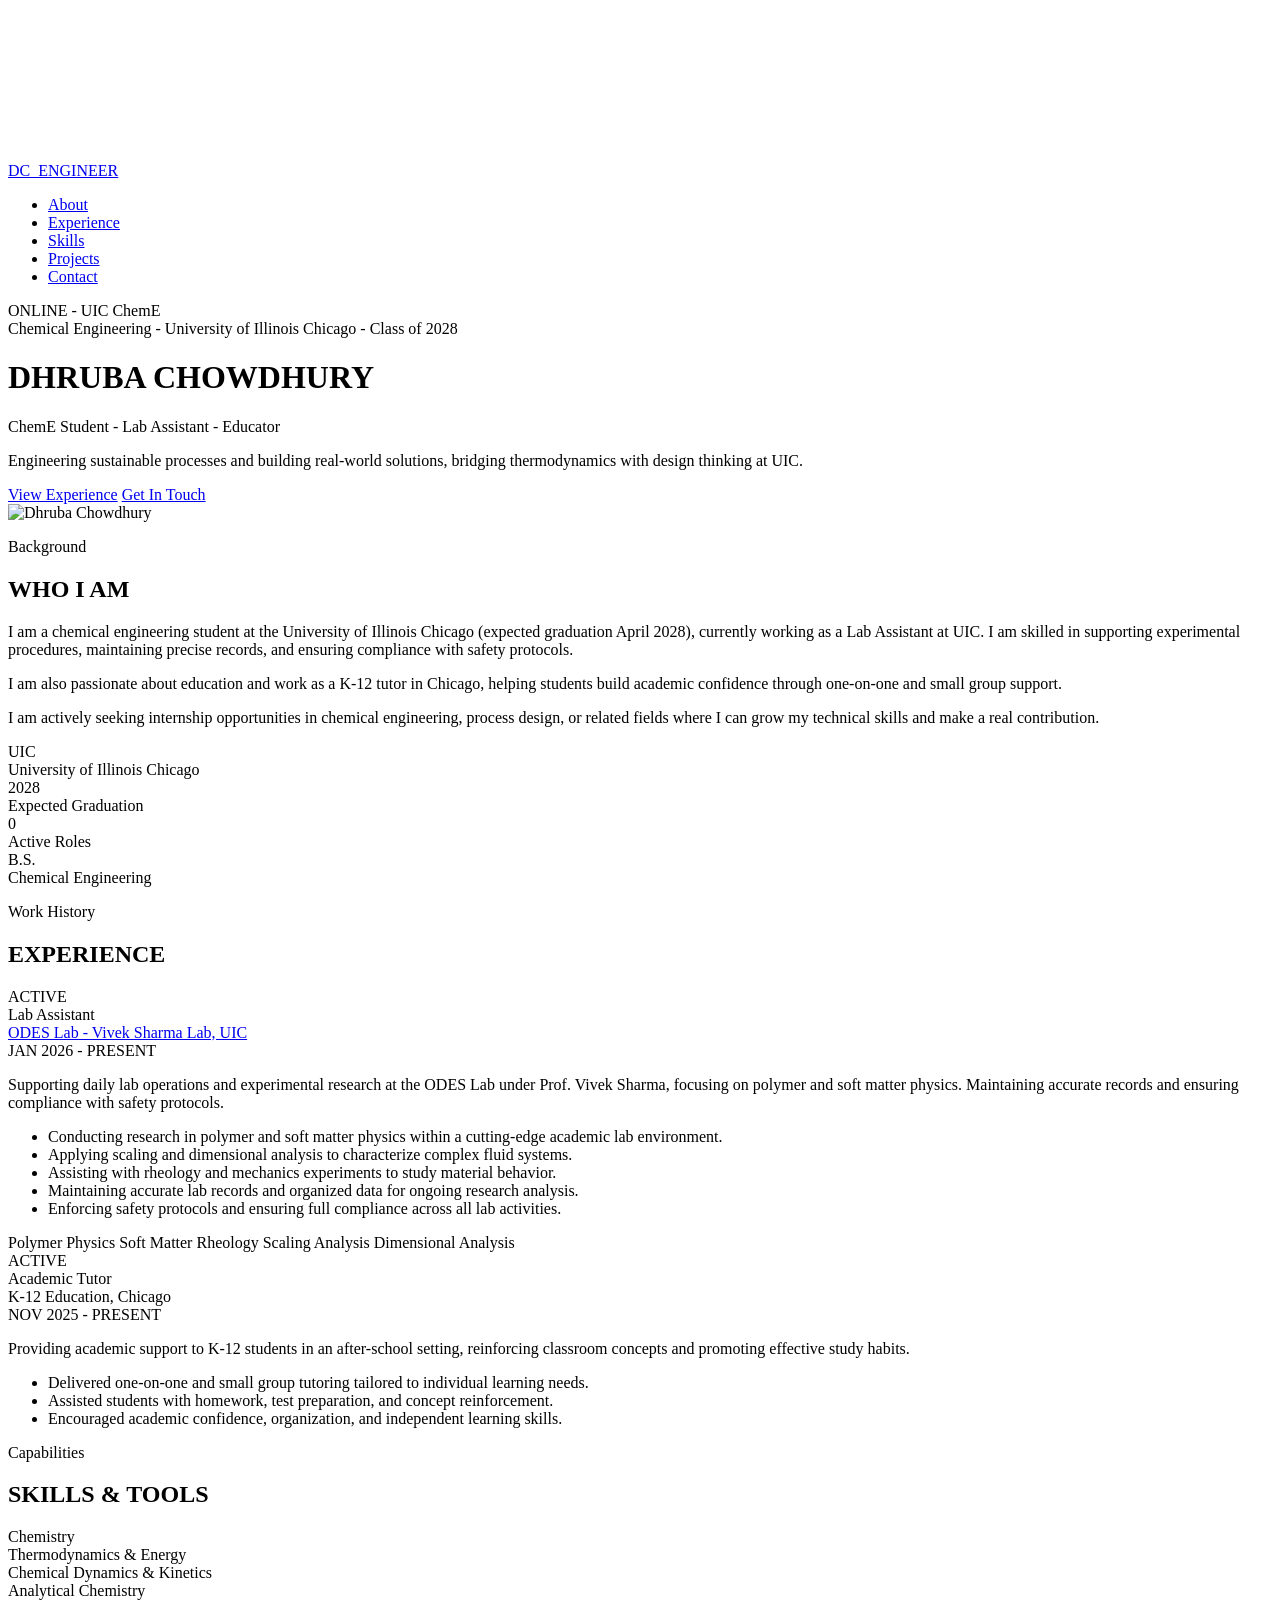
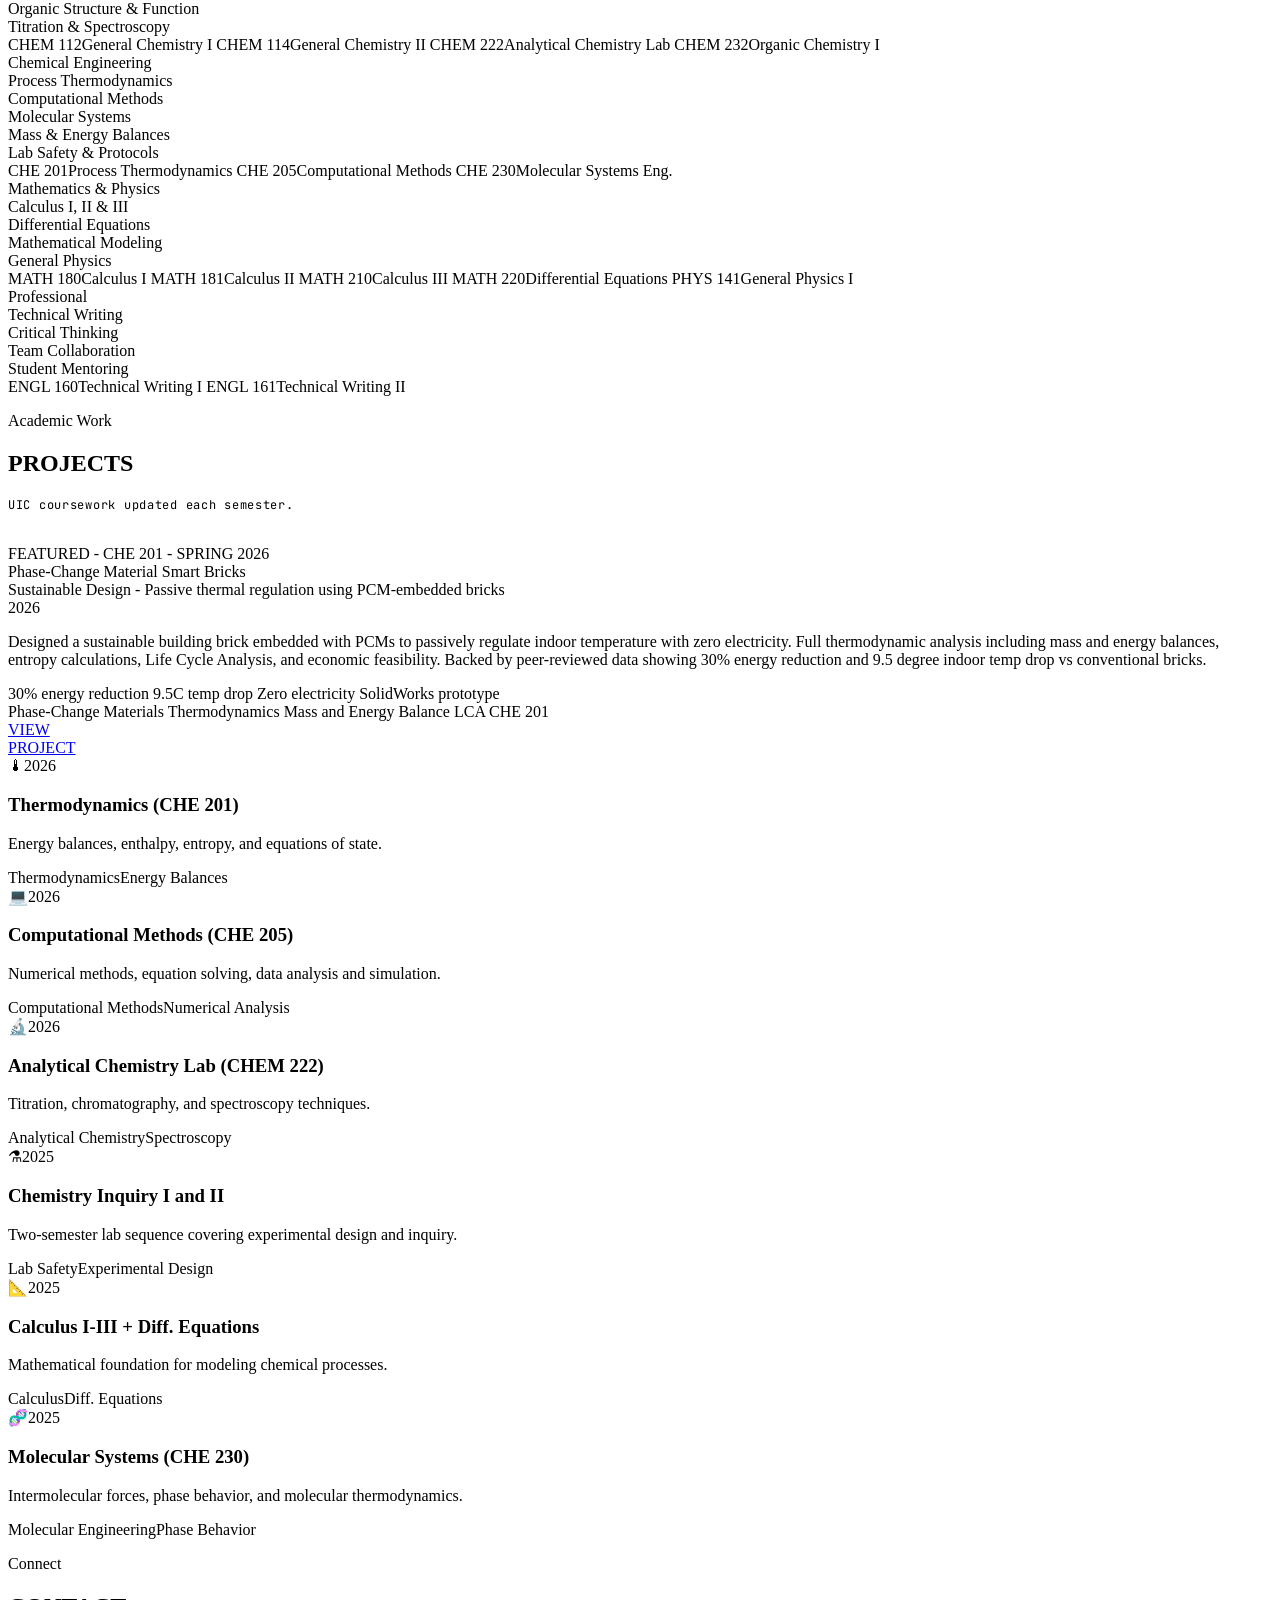
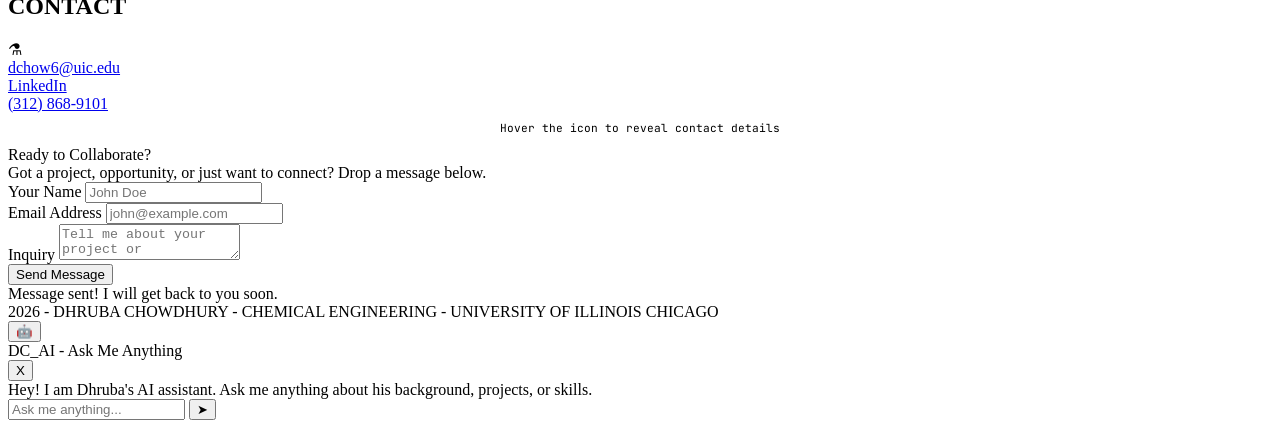
==== commit 6915fadb: "Update print statement from 'Hello' to 'Goodbye'" ====
--- a/index.html
+++ b/index.html
@@ -3,191 +3,18 @@
 <head>
 <meta charset="UTF-8">
 <meta name="viewport" content="width=device-width, initial-scale=1.0">
-<title>Dhruba Chowdhury · ChemE Portfolio</title>
+<title>Dhruba Chowdhury - ChemE Engineer</title>
 <link href="https://fonts.googleapis.com/css2?family=Orbitron:wght@400;600;700;900&family=Syne:wght@300;400;500;700&family=JetBrains+Mono:wght@300;400;500&display=swap" rel="stylesheet">
-<style>
-*, *::before, *::after { box-sizing: border-box; margin: 0; padding: 0; }
-:root {
-  --bg: #03040a; --bg2: #070b14; --surface: #0c1220; --surface2: #101828;
-  --accent: #00d4ff; --accent2: #ff6b2b; --accent3: #00ff88;
-  --text: #e2e8f0; --muted: #8899aa;
-  --border: rgba(0,212,255,0.15);
-}
-html { scroll-behavior: smooth; }
-body { font-family: 'Syne', sans-serif; background: var(--bg); color: var(--text); font-size: 16px; line-height: 1.7; overflow-x: hidden; cursor: none; }
-
-/* CURSOR */
-.cursor { position:fixed; top:0; left:0; width:12px; height:12px; background:var(--accent); border-radius:50%; pointer-events:none; z-index:9999; transform:translate(-50%,-50%); transition:width .2s,height .2s,background .2s; mix-blend-mode:screen; }
-.cursor-ring { position:fixed; top:0; left:0; width:36px; height:36px; border:1px solid rgba(0,212,255,0.5); border-radius:50%; pointer-events:none; z-index:9998; transform:translate(-50%,-50%); transition:width .2s,height .2s; }
-
-/* BG */
-#bg-canvas { position:fixed; inset:0; pointer-events:none; z-index:0; opacity:0.5; }
-.scanlines { position:fixed; inset:0; background:repeating-linear-gradient(0deg,transparent,transparent 2px,rgba(0,0,0,0.02) 2px,rgba(0,0,0,0.02) 4px); pointer-events:none; z-index:1; }
-
-/* NAV */
-nav { position:fixed; top:0; left:0; right:0; height:64px; display:flex; justify-content:space-between; align-items:center; padding:0 5%; background:rgba(3,4,10,0.9); backdrop-filter:blur(20px); border-bottom:1px solid var(--border); z-index:100; }
-.nav-logo { font-family:'Orbitron',monospace; font-size:1rem; font-weight:700; color:var(--accent); text-decoration:none; letter-spacing:0.1em; text-shadow:0 0 20px rgba(0,212,255,0.5); }
-.nav-links { display:flex; gap:2rem; list-style:none; }
-.nav-links a { text-decoration:none; color:var(--muted); font-size:0.78rem; font-family:'JetBrains Mono',monospace; letter-spacing:0.1em; text-transform:uppercase; transition:color .2s; position:relative; }
-.nav-links a::after { content:''; position:absolute; bottom:-4px; left:0; right:0; height:1px; background:var(--accent); transform:scaleX(0); transition:transform .3s; }
-.nav-links a:hover { color:var(--accent); }
-.nav-links a:hover::after { transform:scaleX(1); }
-.nav-status { display:flex; align-items:center; gap:6px; font-family:'JetBrains Mono',monospace; font-size:0.68rem; color:var(--accent3); letter-spacing:0.1em; }
-.status-dot { width:6px; height:6px; border-radius:50%; background:var(--accent3); animation:blink 2s ease-in-out infinite; box-shadow:0 0 8px var(--accent3); }
-@keyframes blink { 0%,100%{opacity:1} 50%{opacity:0.3} }
-
-/* HERO */
-#hero { min-height:100vh; display:flex; flex-direction:column; justify-content:center; padding:120px 8% 80px; position:relative; overflow:hidden; z-index:2; }
-.hero-grid { position:absolute; inset:0; background-image:linear-gradient(rgba(0,212,255,0.03) 1px,transparent 1px),linear-gradient(90deg,rgba(0,212,255,0.03) 1px,transparent 1px); background-size:80px 80px; mask-image:radial-gradient(ellipse 80% 80% at 50% 50%,black,transparent); }
-.hero-tag { font-family:'JetBrains Mono',monospace; font-size:0.72rem; letter-spacing:0.2em; text-transform:uppercase; color:var(--accent); display:flex; align-items:center; gap:10px; margin-bottom:2rem; animation:fadeUp .8s ease .2s both; }
-.hero-tag::before { content:''; width:40px; height:1px; background:var(--accent); box-shadow:0 0 8px var(--accent); }
-.hero-name { font-family:'Orbitron',monospace; font-size:clamp(2.8rem,7vw,6.5rem); font-weight:900; line-height:1; margin-bottom:0.3rem; animation:fadeUp .8s ease .4s both; }
-.hero-name .l1 { display:block; color:var(--text); }
-.hero-name .l2 { display:block; background:linear-gradient(90deg,var(--accent),var(--accent2)); -webkit-background-clip:text; -webkit-text-fill-color:transparent; background-clip:text; }
-.glitch-text { position:relative; }
-.glitch-text::before { content:attr(data-text); position:absolute; top:0; left:2px; width:100%; -webkit-text-fill-color:transparent; background:inherit; -webkit-background-clip:text; background-clip:text; animation:g1 4s infinite linear; }
-.glitch-text::after { content:attr(data-text); position:absolute; top:0; left:-2px; width:100%; -webkit-text-fill-color:transparent; background:inherit; -webkit-background-clip:text; background-clip:text; animation:g2 3s infinite linear; }
-@keyframes g1 { 0%,90%,100%{clip-path:inset(50% 0 50% 0)} 92%{clip-path:inset(10% 0 60% 0)} 94%{clip-path:inset(80% 0 5% 0)} }
-@keyframes g2 { 0%,85%,100%{clip-path:inset(50% 0 50% 0)} 87%{clip-path:inset(60% 0 10% 0)} 89%{clip-path:inset(5% 0 80% 0)} }
-.hero-title { font-family:'JetBrains Mono',monospace; font-size:0.85rem; color:var(--accent2); letter-spacing:0.15em; text-transform:uppercase; margin:1.2rem 0 1.5rem; animation:fadeUp .8s ease .55s both; }
-.hero-sub { font-size:1.05rem; color:var(--muted); max-width:500px; font-weight:300; line-height:1.8; margin-bottom:3rem; animation:fadeUp .8s ease .7s both; }
-.hero-cta { display:flex; gap:1.2rem; flex-wrap:wrap; animation:fadeUp .8s ease .9s both; }
-
-/* BUTTONS */
-.btn-p { display:inline-flex; align-items:center; gap:8px; background:transparent; border:1px solid var(--accent); color:var(--accent); padding:13px 30px; font-family:'JetBrains Mono',monospace; font-size:0.78rem; letter-spacing:0.15em; text-transform:uppercase; text-decoration:none; transition:all .3s; position:relative; overflow:hidden; clip-path:polygon(8px 0%,100% 0%,calc(100% - 8px) 100%,0% 100%); }
-.btn-p::before { content:''; position:absolute; inset:0; background:var(--accent); transform:translateX(-100%); transition:transform .3s; z-index:-1; }
-.btn-p:hover { color:var(--bg); }
-.btn-p:hover::before { transform:translateX(0); }
-.btn-s { display:inline-flex; align-items:center; gap:8px; background:transparent; border:1px solid rgba(255,107,43,0.5); color:var(--accent2); padding:13px 30px; font-family:'JetBrains Mono',monospace; font-size:0.78rem; letter-spacing:0.15em; text-transform:uppercase; text-decoration:none; transition:all .3s; clip-path:polygon(8px 0%,100% 0%,calc(100% - 8px) 100%,0% 100%); }
-.btn-s:hover { background:rgba(255,107,43,0.1); }
-
-/* HERO DECO */
-.hero-deco { position:absolute; right:6%; top:50%; transform:translateY(-50%); width:340px; height:340px; pointer-events:none; animation:fadeIn 1.2s ease 1.2s both; }
-.deco-r { position:absolute; inset:0; border:1px solid rgba(0,212,255,0.2); border-radius:50%; animation:spin 20s linear infinite; }
-.deco-r:nth-child(2) { inset:45px; border-color:rgba(255,107,43,0.15); animation-duration:14s; animation-direction:reverse; }
-.deco-r:nth-child(3) { inset:90px; border-color:rgba(0,255,136,0.1); animation-duration:28s; }
-.deco-r::after { content:''; position:absolute; top:-4px; left:50%; width:8px; height:8px; background:var(--accent); border-radius:50%; box-shadow:0 0 14px var(--accent); transform:translateX(-50%); }
-@keyframes spin { from{transform:rotate(0deg)} to{transform:rotate(360deg)} }
-.deco-c { position:absolute; inset:125px; display:flex; align-items:center; justify-content:center; font-size:2.5rem; color:var(--accent); text-shadow:0 0 30px var(--accent); animation:pulse 3s ease-in-out infinite; }
-@keyframes pulse { 0%,100%{opacity:.7;transform:scale(1)} 50%{opacity:1;transform:scale(1.06)} }
-
-/* SECTIONS */
-.sw { position:relative; z-index:2; padding:100px 8%; max-width:1200px; margin:0 auto; }
-.sl { font-family:'JetBrains Mono',monospace; font-size:0.68rem; letter-spacing:0.25em; text-transform:uppercase; color:var(--accent); margin-bottom:0.8rem; display:flex; align-items:center; gap:10px; }
-.sl::before { content:''; width:24px; height:1px; background:var(--accent); }
-.st { font-family:'Orbitron',monospace; font-size:clamp(1.8rem,4vw,3rem); font-weight:700; line-height:1.1; margin-bottom:0.5rem; color:var(--text); }
-.st span { color:var(--accent); }
-.sd { width:60px; height:2px; background:linear-gradient(90deg,var(--accent),transparent); margin:1.5rem 0 3rem; box-shadow:0 0 10px var(--accent); }
-
-/* REVEAL — uses 'both' fill mode so it always ends visible */
-.reveal { opacity:0; transform:translateY(28px); transition:opacity .7s ease,transform .7s ease; }
-.reveal.visible { opacity:1 !important; transform:translateY(0) !important; }
-
-/* ABOUT */
-.about-grid { display:grid; grid-template-columns:1.2fr 1fr; gap:4rem; align-items:start; }
-.about-text p { color:var(--muted); font-weight:300; margin-bottom:1.2rem; font-size:0.95rem; line-height:1.9; }
-.about-stats { display:grid; grid-template-columns:1fr 1fr; gap:1rem; }
-.sc { background:var(--surface); border:1px solid var(--border); padding:1.5rem; position:relative; overflow:hidden; transition:border-color .3s,transform .3s; clip-path:polygon(0 0,calc(100% - 12px) 0,100% 12px,100% 100%,12px 100%,0 calc(100% - 12px)); }
-.sc::before { content:''; position:absolute; top:0; left:0; right:0; height:1px; background:linear-gradient(90deg,var(--accent),transparent); }
-.sc:hover { border-color:rgba(0,212,255,0.4); transform:translateY(-3px); }
-.sn { font-family:'Orbitron',monospace; font-size:2rem; font-weight:700; color:var(--accent); line-height:1; margin-bottom:0.4rem; text-shadow:0 0 20px rgba(0,212,255,0.4); }
-.sk { font-family:'JetBrains Mono',monospace; font-size:0.65rem; color:var(--muted); letter-spacing:0.08em; text-transform:uppercase; }
-
-/* EXPERIENCE */
-.exp-list { display:flex; flex-direction:column; gap:1.2rem; }
-.ec { background:var(--surface); border:1px solid var(--border); padding:2rem 2rem 2rem 2.5rem; position:relative; transition:border-color .3s,transform .3s,box-shadow .3s; clip-path:polygon(0 0,calc(100% - 16px) 0,100% 16px,100% 100%,0 100%); }
-.ec::before { content:''; position:absolute; left:0; top:0; bottom:0; width:3px; background:linear-gradient(180deg,var(--accent),transparent); }
-.ec:hover { border-color:rgba(0,212,255,0.35); transform:translateX(4px); box-shadow:-4px 0 30px rgba(0,212,255,0.1); }
-.eb { font-family:'JetBrains Mono',monospace; font-size:0.62rem; letter-spacing:0.12em; text-transform:uppercase; color:var(--accent3); border:1px solid rgba(0,255,136,0.3); padding:2px 10px; display:inline-block; margin-bottom:0.6rem; }
-.eh { display:flex; justify-content:space-between; align-items:flex-start; flex-wrap:wrap; gap:0.5rem; }
-.er { font-family:'Orbitron',monospace; font-size:1.1rem; font-weight:600; margin-bottom:0.2rem; color:var(--text); }
-.eo { font-family:'JetBrains Mono',monospace; font-size:0.78rem; color:var(--accent); margin-bottom:0.8rem; letter-spacing:0.06em; }
-.ed { font-family:'JetBrains Mono',monospace; font-size:0.68rem; color:var(--muted); letter-spacing:0.08em; white-space:nowrap; }
-.edesc { font-size:0.875rem; color:var(--muted); font-weight:300; line-height:1.8; }
-.ebl { margin-top:0.8rem; padding-left:0; list-style:none; }
-.ebl li { font-size:0.85rem; color:var(--muted); font-weight:300; line-height:1.7; margin-bottom:4px; padding-left:1.2rem; position:relative; }
-.ebl li::before { content:'›'; position:absolute; left:0; color:var(--accent); font-size:1rem; }
-
-/* SKILLS */
-.skills-bg { background:var(--bg2); border-top:1px solid var(--border); border-bottom:1px solid var(--border); position:relative; z-index:2; }
-.sg { display:grid; grid-template-columns:repeat(auto-fit,minmax(220px,1fr)); gap:1.2rem; }
-.sgr { background:var(--surface); border:1px solid var(--border); padding:1.5rem; position:relative; overflow:hidden; transition:border-color .3s,transform .3s; clip-path:polygon(0 0,calc(100% - 10px) 0,100% 10px,100% 100%,0 100%); }
-.sgr::after { content:''; position:absolute; bottom:0; left:0; right:0; height:1px; background:linear-gradient(90deg,var(--accent2),transparent); transform:scaleX(0); transform-origin:left; transition:transform .4s; }
-.sgr:hover { border-color:rgba(0,212,255,0.3); transform:translateY(-3px); }
-.sgr:hover::after { transform:scaleX(1); }
-.sgt { font-family:'JetBrains Mono',monospace; font-size:0.65rem; letter-spacing:0.15em; text-transform:uppercase; color:var(--accent); margin-bottom:1rem; padding-bottom:0.75rem; border-bottom:1px solid var(--border); }
-.si { font-size:0.82rem; color:var(--muted); padding:5px 0; display:flex; align-items:center; gap:8px; transition:color .2s; }
-.si:hover { color:var(--text); }
-.dot { width:4px; height:4px; border-radius:50%; background:var(--accent2); flex-shrink:0; box-shadow:0 0 6px var(--accent2); }
-
-/* PROJECTS */
-.pg { display:grid; grid-template-columns:repeat(auto-fit,minmax(310px,1fr)); gap:1.2rem; }
-.pc { background:var(--surface); border:1px solid var(--border); overflow:hidden; position:relative; transition:transform .3s,border-color .3s,box-shadow .3s; clip-path:polygon(0 0,calc(100% - 16px) 0,100% 16px,100% 100%,16px 100%,0 calc(100% - 16px)); }
-.pc:hover { transform:translateY(-6px); border-color:rgba(0,212,255,0.4); box-shadow:0 20px 60px rgba(0,212,255,0.08); }
-.ph { background:var(--surface2); padding:1.5rem; border-bottom:1px solid var(--border); display:flex; justify-content:space-between; align-items:center; }
-.pi { font-size:1.8rem; }
-.py { font-family:'JetBrains Mono',monospace; font-size:0.68rem; color:var(--accent); letter-spacing:0.1em; }
-.pb { padding:1.5rem; }
-.pt { font-family:'Orbitron',monospace; font-size:0.9rem; font-weight:600; margin-bottom:0.5rem; line-height:1.3; color:var(--text); }
-.pdesc { font-size:0.82rem; color:var(--muted); line-height:1.7; margin-bottom:1rem; font-weight:300; }
-.tags { display:flex; flex-wrap:wrap; gap:6px; }
-.tag { font-family:'JetBrains Mono',monospace; font-size:0.62rem; padding:2px 10px; background:rgba(0,212,255,0.06); border:1px solid rgba(0,212,255,0.15); color:var(--accent); letter-spacing:0.06em; }
-
-/* FEATURED PROJECT */
-.pc.feat { grid-column:1/-1; border-color:rgba(0,212,255,0.3); clip-path:polygon(0 0,calc(100% - 20px) 0,100% 20px,100% 100%,20px 100%,0 calc(100% - 20px)); }
-.pc.feat .ph { background:linear-gradient(135deg,rgba(0,212,255,0.1),rgba(255,107,43,0.05)); padding:2rem; }
-.fb { font-family:'JetBrains Mono',monospace; font-size:0.62rem; letter-spacing:0.15em; text-transform:uppercase; color:var(--accent); border:1px solid rgba(0,212,255,0.4); padding:3px 12px; display:inline-block; margin-bottom:0.5rem; animation:bp 2.5s ease-in-out infinite; }
-@keyframes bp { 0%,100%{border-color:rgba(0,212,255,0.4)} 50%{border-color:rgba(0,212,255,0.9);box-shadow:0 0 12px rgba(0,212,255,0.2)} }
-.ft { font-family:'Orbitron',monospace; font-size:clamp(1.1rem,2.5vw,1.7rem); font-weight:700; line-height:1.2; margin-bottom:0.3rem; color:var(--text); }
-.fsub { font-size:0.82rem; color:var(--muted); font-weight:300; }
-.fbody { padding:2rem; display:grid; grid-template-columns:1fr auto; gap:2rem; align-items:start; }
-.fdesc { font-size:0.875rem; color:var(--muted); line-height:1.8; font-weight:300; margin-bottom:1.2rem; }
-.fhl { display:flex; flex-wrap:wrap; gap:0.6rem; margin-bottom:1.2rem; }
-.hp { font-family:'JetBrains Mono',monospace; font-size:0.68rem; color:var(--accent3); border:1px solid rgba(0,255,136,0.25); background:rgba(0,255,136,0.05); padding:4px 12px; letter-spacing:0.06em; }
-.pl { display:inline-flex; align-items:center; gap:8px; font-family:'JetBrains Mono',monospace; font-size:0.75rem; letter-spacing:0.12em; text-transform:uppercase; color:var(--accent); border:1px solid rgba(0,212,255,0.4); padding:10px 20px; text-decoration:none; transition:all .3s; position:relative; overflow:hidden; clip-path:polygon(6px 0%,100% 0%,calc(100% - 6px) 100%,0% 100%); white-space:nowrap; align-self:flex-start; margin-top:0.5rem; }
-.pl::before { content:''; position:absolute; inset:0; background:var(--accent); transform:translateX(-100%); transition:transform .3s; z-index:-1; }
-.pl:hover { color:var(--bg); }
-.pl:hover::before { transform:translateX(0); }
-
-/* CONTACT */
-.cc { background:var(--surface); border:1px solid var(--border); padding:4rem 3rem; text-align:center; position:relative; overflow:hidden; clip-path:polygon(0 0,calc(100% - 24px) 0,100% 24px,100% 100%,24px 100%,0 calc(100% - 24px)); }
-.cc::before { content:''; position:absolute; inset:0; background:radial-gradient(ellipse 60% 50% at 50% 0%,rgba(0,212,255,0.05),transparent 70%); }
-.ct { font-family:'Orbitron',monospace; font-size:clamp(1.8rem,4vw,3rem); font-weight:700; margin-bottom:1rem; position:relative; color:var(--text); }
-.cs { color:var(--muted); font-weight:300; margin-bottom:2.5rem; font-size:0.95rem; position:relative; }
-.cl { display:flex; gap:1rem; justify-content:center; flex-wrap:wrap; position:relative; }
-.cla { display:inline-flex; align-items:center; gap:8px; font-family:'JetBrains Mono',monospace; font-size:0.75rem; letter-spacing:0.1em; color:var(--text); border:1px solid var(--border); padding:12px 24px; text-decoration:none; transition:all .3s; clip-path:polygon(6px 0%,100% 0%,calc(100% - 6px) 100%,0% 100%); }
-.cla:hover { border-color:var(--accent); color:var(--accent); background:rgba(0,212,255,0.06); }
-
-/* FOOTER */
-footer { text-align:center; padding:2rem; font-family:'JetBrains Mono',monospace; font-size:0.68rem; color:var(--muted); letter-spacing:0.1em; border-top:1px solid var(--border); position:relative; z-index:2; }
-
-/* ANIMATIONS */
-@keyframes fadeUp { from{opacity:0;transform:translateY(24px)} to{opacity:1;transform:translateY(0)} }
-@keyframes fadeIn { from{opacity:0} to{opacity:1} }
-
-/* RESPONSIVE */
-@media(max-width:768px){
-  .about-grid{grid-template-columns:1fr;gap:2rem;}
-  .hero-deco{display:none;}
-  .fbody{grid-template-columns:1fr;}
-  nav{padding:0 1rem;}
-  .nav-links{gap:1rem;}
-  .sw{padding:80px 6%;}
-  #hero{padding:120px 6% 80px;}
-  .nav-status{display:none;}
-}
-</style>
+<link rel="stylesheet" href="style.css">
 </head>
 <body>
 
 <div class="cursor" id="cursor"></div>
-<div class="cursor-ring" id="cursorRing"></div>
 <canvas id="bg-canvas"></canvas>
 <div class="scanlines"></div>
 
-<!-- NAV -->
 <nav>
-  <a href="#hero" class="nav-logo">DC_PORTFOLIO</a>
+  <a href="#hero" class="nav-logo">DC_ENGINEER</a>
   <ul class="nav-links">
     <li><a href="#about">About</a></li>
     <li><a href="#experience">Experience</a></li>
@@ -195,256 +22,289 @@
     <li><a href="#projects">Projects</a></li>
     <li><a href="#contact">Contact</a></li>
   </ul>
-  <div class="nav-status"><div class="status-dot"></div>ONLINE · UIC ChemE</div>
+  <div class="nav-status"><div class="status-dot"></div>ONLINE - UIC ChemE</div>
 </nav>
 
-<!-- HERO -->
-<section id="hero">
+<div class="section-page" id="hero">
   <div class="hero-grid"></div>
-  <div class="hero-tag">Chemical Engineering · University of Illinois Chicago · Class of 2028</div>
-  <h1 class="hero-name">
-    <span class="l1">DHRUBA</span>
-    <span class="l2 glitch-text" data-text="CHOWDHURY">CHOWDHURY</span>
-  </h1>
-  <div class="hero-title">// ChemE Student · Lab Assistant · Educator</div>
-  <p class="hero-sub">Engineering sustainable processes and building real-world solutions — bridging thermodynamics with design thinking at UIC.</p>
-  <div class="hero-cta">
-    <a href="#experience" class="btn-p">View Experience →</a>
-    <a href="#contact" class="btn-s">Get In Touch</a>
-  </div>
-  <div class="hero-deco">
-    <div class="deco-r"></div>
-    <div class="deco-r"></div>
-    <div class="deco-r"></div>
-    <div class="deco-c">⚗</div>
-  </div>
-</section>
-
-<!-- ABOUT -->
-<div class="sw" id="about">
-  <p class="sl reveal">Background</p>
-  <h2 class="st reveal">WHO <span>I AM</span></h2>
-  <div class="sd reveal"></div>
-  <div class="about-grid">
-    <div class="about-text reveal">
-      <p>I'm a chemical engineering student at the University of Illinois Chicago (expected graduation April 2028), currently working as a Lab Assistant at UIC. I'm skilled in supporting experimental procedures, maintaining precise records, and ensuring compliance with safety protocols.</p>
-      <p>I'm also passionate about education — I work as a K–12 tutor in Chicago, helping students build academic confidence through one-on-one and small group support.</p>
-      <p>I'm actively seeking internship opportunities in chemical engineering, process design, or related fields where I can grow my technical skills and make a real contribution.</p>
-    </div>
-    <div class="about-stats reveal">
-      <div class="sc"><div class="sn">UIC</div><div class="sk">University of Illinois Chicago</div></div>
-      <div class="sc"><div class="sn count-up" data-target="2028">2028</div><div class="sk">Expected Graduation</div></div>
-      <div class="sc"><div class="sn count-up" data-target="2">0</div><div class="sk">Active Roles</div></div>
-      <div class="sc"><div class="sn">B.S.</div><div class="sk">Chemical Engineering</div></div>
-    </div>
-  </div>
-</div>
-
-<!-- EXPERIENCE -->
-<div class="sw" id="experience">
-  <p class="sl reveal">Work History</p>
-  <h2 class="st reveal">EXPERIENCE</h2>
-  <div class="sd reveal"></div>
-  <div class="exp-list">
-    <div class="ec reveal">
-      <span class="eb">● ACTIVE</span>
-      <div class="eh">
-        <div><div class="er">Lab Assistant</div><div class="eo">University of Illinois Chicago</div></div>
-        <div class="ed">JAN 2026 – PRESENT</div>
-      </div>
-      <p class="edesc">Supporting daily lab operations, experimental setup, and ensuring a safe, compliant environment. Providing hands-on guidance to students and maintaining accurate records for ongoing research.</p>
-      <ul class="ebl">
-        <li>Supported experimental setup and material preparation for ongoing research activities.</li>
-        <li>Maintained accurate lab records, observations, and organized data for analysis.</li>
-        <li>Enforced safety protocols and ensured full compliance across all lab activities.</li>
-        <li>Assisted and guided students during hands-on experiments in a collaborative environment.</li>
-      </ul>
-    </div>
-    <div class="ec reveal">
-      <span class="eb">● ACTIVE</span>
-      <div class="eh">
-        <div><div class="er">Academic Tutor</div><div class="eo">K–12 Education, Chicago</div></div>
-        <div class="ed">NOV 2025 – PRESENT</div>
-      </div>
-      <p class="edesc">Providing academic support to K–12 students in an after-school setting, reinforcing classroom concepts and promoting effective study habits in a supportive learning environment.</p>
-      <ul class="ebl">
-        <li>Delivered one-on-one and small group tutoring tailored to individual learning needs.</li>
-        <li>Assisted students with homework, test preparation, and concept reinforcement across subjects.</li>
-        <li>Encouraged academic confidence, organization, and independent learning skills.</li>
-      </ul>
-    </div>
-  </div>
-</div>
-
-<!-- SKILLS -->
-<div class="skills-bg">
-  <div class="sw" id="skills">
+  <div class="hero-inner">
+    <div>
+      <div class="hero-tag">Chemical Engineering - University of Illinois Chicago - Class of 2028</div>
+      <h1 class="hero-name">
+        <span class="l1">DHRUBA</span>
+        <span class="l2 glitch-text" data-text="CHOWDHURY">CHOWDHURY</span>
+      </h1>
+      <div class="hero-title">ChemE Student - Lab Assistant - Educator</div>
+      <p class="hero-sub">Engineering sustainable processes and building real-world solutions, bridging thermodynamics with design thinking at UIC.</p>
+      <div class="hero-cta">
+        <a href="#experience" class="btn-p">View Experience</a>
+        <a href="#contact" class="btn-s">Get In Touch</a>
+      </div>
+    </div>
+    <div class="headshot-wrap">
+      <img src="headshot.jpg" class="headshot-img" alt="Dhruba Chowdhury">
+      <div class="headshot-border"></div>
+      <div class="headshot-corner tl"></div>
+      <div class="headshot-corner tr"></div>
+      <div class="headshot-corner bl"></div>
+      <div class="headshot-corner br"></div>
+    </div>
+  </div>
+</div>
+
+<div class="section-divider-line"></div>
+
+<div class="section-page" id="about">
+  <div class="sw">
+    <p class="sl reveal">Background</p>
+    <h2 class="st reveal">WHO <span>I AM</span></h2>
+    <div class="sd reveal"></div>
+    <div class="about-grid">
+      <div class="about-text reveal">
+        <p>I am a chemical engineering student at the University of Illinois Chicago (expected graduation April 2028), currently working as a Lab Assistant at UIC. I am skilled in supporting experimental procedures, maintaining precise records, and ensuring compliance with safety protocols.</p>
+        <p>I am also passionate about education and work as a K-12 tutor in Chicago, helping students build academic confidence through one-on-one and small group support.</p>
+        <p>I am actively seeking internship opportunities in chemical engineering, process design, or related fields where I can grow my technical skills and make a real contribution.</p>
+      </div>
+      <div class="about-stats reveal">
+        <div class="sc"><div class="sn">UIC</div><div class="sk">University of Illinois Chicago</div></div>
+        <div class="sc"><div class="sn count-up" data-target="2028">2028</div><div class="sk">Expected Graduation</div></div>
+        <div class="sc"><div class="sn count-up" data-target="2">0</div><div class="sk">Active Roles</div></div>
+        <div class="sc"><div class="sn">B.S.</div><div class="sk">Chemical Engineering</div></div>
+      </div>
+    </div>
+  </div>
+</div>
+
+<div class="section-divider-line"></div>
+
+<div class="section-page" id="experience">
+  <div class="sw">
+    <p class="sl reveal">Work History</p>
+    <h2 class="st reveal">EXPERIENCE</h2>
+    <div class="sd reveal"></div>
+    <div class="exp-list">
+      <div class="ec reveal">
+        <span class="eb">ACTIVE</span>
+        <div class="eh">
+          <div>
+            <div class="er">Lab Assistant</div>
+            <div class="eo"><a href="https://viveksharmalab.com/" target="_blank" rel="noopener">ODES Lab - Vivek Sharma Lab, UIC</a></div>
+          </div>
+          <div class="ed">JAN 2026 - PRESENT</div>
+        </div>
+        <p class="edesc">Supporting daily lab operations and experimental research at the ODES Lab under Prof. Vivek Sharma, focusing on polymer and soft matter physics. Maintaining accurate records and ensuring compliance with safety protocols.</p>
+        <ul class="ebl">
+          <li>Conducting research in polymer and soft matter physics within a cutting-edge academic lab environment.</li>
+          <li>Applying scaling and dimensional analysis to characterize complex fluid systems.</li>
+          <li>Assisting with rheology and mechanics experiments to study material behavior.</li>
+          <li>Maintaining accurate lab records and organized data for ongoing research analysis.</li>
+          <li>Enforcing safety protocols and ensuring full compliance across all lab activities.</li>
+        </ul>
+        <div class="research-tags">
+          <span class="research-tag">Polymer Physics</span>
+          <span class="research-tag">Soft Matter</span>
+          <span class="research-tag">Rheology</span>
+          <span class="research-tag">Scaling Analysis</span>
+          <span class="research-tag">Dimensional Analysis</span>
+        </div>
+      </div>
+      <div class="ec reveal">
+        <span class="eb">ACTIVE</span>
+        <div class="eh">
+          <div>
+            <div class="er">Academic Tutor</div>
+            <div class="eo">K-12 Education, Chicago</div>
+          </div>
+          <div class="ed">NOV 2025 - PRESENT</div>
+        </div>
+        <p class="edesc">Providing academic support to K-12 students in an after-school setting, reinforcing classroom concepts and promoting effective study habits.</p>
+        <ul class="ebl">
+          <li>Delivered one-on-one and small group tutoring tailored to individual learning needs.</li>
+          <li>Assisted students with homework, test preparation, and concept reinforcement.</li>
+          <li>Encouraged academic confidence, organization, and independent learning skills.</li>
+        </ul>
+      </div>
+    </div>
+  </div>
+</div>
+
+<div class="section-divider-line"></div>
+
+<div class="section-page skills-bg" id="skills">
+  <div class="sw">
     <p class="sl reveal">Capabilities</p>
-    <h2 class="st reveal">SKILLS <span>&</span> TOOLS</h2>
+    <h2 class="st reveal">SKILLS <span>&amp;</span> TOOLS</h2>
     <div class="sd reveal"></div>
     <div class="sg">
-      <div class="sgr reveal"><div class="sgt">// Chemistry</div>
-        <div class="si"><span class="dot"></span>Thermodynamics & Energy</div>
-        <div class="si"><span class="dot"></span>Chemical Dynamics & Kinetics</div>
+      <div class="sgr reveal">
+        <div class="sgt">Chemistry</div>
+        <div class="si"><span class="dot"></span>Thermodynamics &amp; Energy</div>
+        <div class="si"><span class="dot"></span>Chemical Dynamics &amp; Kinetics</div>
         <div class="si"><span class="dot"></span>Analytical Chemistry</div>
-        <div class="si"><span class="dot"></span>Organic Structure & Function</div>
-        <div class="si"><span class="dot"></span>Titration & Spectroscopy</div>
-        <div class="si"><span class="dot"></span>Lab Inquiry & Experimentation</div>
-      </div>
-      <div class="sgr reveal"><div class="sgt">// Chemical Engineering</div>
-        <div class="si"><span class="dot"></span>Process Thermodynamics (CHE 201)</div>
-        <div class="si"><span class="dot"></span>Computational Methods in ChE</div>
-        <div class="si"><span class="dot"></span>Molecular Systems Engineering</div>
-        <div class="si"><span class="dot"></span>Mass & Energy Balances</div>
-        <div class="si"><span class="dot"></span>Lab Safety & Protocols</div>
-        <div class="si"><span class="dot"></span>Data Recording & Analysis</div>
-      </div>
-      <div class="sgr reveal"><div class="sgt">// Mathematics & Physics</div>
-        <div class="si"><span class="dot"></span>Calculus I, II & III</div>
+        <div class="si"><span class="dot"></span>Organic Structure &amp; Function</div>
+        <div class="si"><span class="dot"></span>Titration &amp; Spectroscopy</div>
+        <div class="skill-courses">
+          <span class="course-chip">CHEM 112<span class="chip-tooltip">General Chemistry I</span></span>
+          <span class="course-chip">CHEM 114<span class="chip-tooltip">General Chemistry II</span></span>
+          <span class="course-chip">CHEM 222<span class="chip-tooltip">Analytical Chemistry Lab</span></span>
+          <span class="course-chip">CHEM 232<span class="chip-tooltip">Organic Chemistry I</span></span>
+        </div>
+      </div>
+      <div class="sgr reveal">
+        <div class="sgt">Chemical Engineering</div>
+        <div class="si"><span class="dot"></span>Process Thermodynamics</div>
+        <div class="si"><span class="dot"></span>Computational Methods</div>
+        <div class="si"><span class="dot"></span>Molecular Systems</div>
+        <div class="si"><span class="dot"></span>Mass &amp; Energy Balances</div>
+        <div class="si"><span class="dot"></span>Lab Safety &amp; Protocols</div>
+        <div class="skill-courses">
+          <span class="course-chip">CHE 201<span class="chip-tooltip">Process Thermodynamics</span></span>
+          <span class="course-chip">CHE 205<span class="chip-tooltip">Computational Methods</span></span>
+          <span class="course-chip">CHE 230<span class="chip-tooltip">Molecular Systems Eng.</span></span>
+        </div>
+      </div>
+      <div class="sgr reveal">
+        <div class="sgt">Mathematics &amp; Physics</div>
+        <div class="si"><span class="dot"></span>Calculus I, II &amp; III</div>
         <div class="si"><span class="dot"></span>Differential Equations</div>
         <div class="si"><span class="dot"></span>Mathematical Modeling</div>
-        <div class="si"><span class="dot"></span>General Physics (Mechanics)</div>
-        <div class="si"><span class="dot"></span>Numerical Methods</div>
-      </div>
-      <div class="sgr reveal"><div class="sgt">// Professional</div>
-        <div class="si"><span class="dot"></span>Technical Writing (ENGL 160/161)</div>
-        <div class="si"><span class="dot"></span>Critical Thinking & Analysis</div>
-        <div class="si"><span class="dot"></span>Communication Skills</div>
+        <div class="si"><span class="dot"></span>General Physics</div>
+        <div class="skill-courses">
+          <span class="course-chip">MATH 180<span class="chip-tooltip">Calculus I</span></span>
+          <span class="course-chip">MATH 181<span class="chip-tooltip">Calculus II</span></span>
+          <span class="course-chip">MATH 210<span class="chip-tooltip">Calculus III</span></span>
+          <span class="course-chip">MATH 220<span class="chip-tooltip">Differential Equations</span></span>
+          <span class="course-chip">PHYS 141<span class="chip-tooltip">General Physics I</span></span>
+        </div>
+      </div>
+      <div class="sgr reveal">
+        <div class="sgt">Professional</div>
+        <div class="si"><span class="dot"></span>Technical Writing</div>
+        <div class="si"><span class="dot"></span>Critical Thinking</div>
         <div class="si"><span class="dot"></span>Team Collaboration</div>
-        <div class="si"><span class="dot"></span>Student Mentoring & Tutoring</div>
-      </div>
-    </div>
-  </div>
-</div>
-
-<!-- PROJECTS -->
-<div class="sw" id="projects">
-  <p class="sl reveal">Academic Work</p>
-  <h2 class="st reveal">PROJECTS</h2>
-  <div class="sd reveal"></div>
-  <p class="reveal" style="color:var(--muted);font-family:'JetBrains Mono',monospace;font-size:0.75rem;margin-bottom:2rem;letter-spacing:0.06em;">// UIC coursework — updated each semester as projects are completed.</p>
-  <div class="pg">
-
-    <!-- FEATURED -->
-    <div class="pc feat reveal">
-      <div class="ph">
-        <div>
-          <span class="fb">★ FEATURED · CHE 201 · SPRING 2026</span>
-          <div class="ft">Phase-Change Material Smart Bricks</div>
-          <div class="fsub">Sustainable Design — Passive thermal regulation using PCM-embedded building bricks</div>
-        </div>
-        <span class="py">2026</span>
-      </div>
-      <div class="fbody">
-        <div>
-          <p class="fdesc">Designed a sustainable building brick embedded with phase-change materials (PCMs) to passively regulate indoor temperature — absorbing heat during the day and releasing it at night with zero electricity. Full thermodynamic analysis including mass & energy balances, entropy calculations (ΔS = ΔH/T), Life Cycle Analysis, and economic feasibility — backed by peer-reviewed data showing up to 30% energy reduction and a 9.5°C indoor temperature drop vs. conventional bricks.</p>
-          <div class="fhl">
-            <span class="hp">▸ 30% energy reduction</span>
-            <span class="hp">▸ 9.5°C indoor temp drop</span>
-            <span class="hp">▸ Zero electricity</span>
-            <span class="hp">▸ SolidWorks prototype</span>
-            <span class="hp">▸ LCA evaluated</span>
-          </div>
-          <div class="tags">
-            <span class="tag">Phase-Change Materials</span>
-            <span class="tag">Thermodynamics</span>
-            <span class="tag">Mass & Energy Balance</span>
-            <span class="tag">Life Cycle Analysis</span>
-            <span class="tag">Sustainable Design</span>
-            <span class="tag">CHE 201</span>
-          </div>
-        </div>
-        <a href="https://dhruba-07.github.io/dhrubachowdhury.github.io/pcm_brick_presentation.html" target="_blank" rel="noopener" class="pl">View Presentation →</a>
-      </div>
-    </div>
-
-    <div class="pc reveal">
-      <div class="ph"><span class="pi">🌡️</span><span class="py">2026</span></div>
-      <div class="pb"><h3 class="pt">Intro to Thermodynamics (CHE 201)</h3><p class="pdesc">Fundamental thermodynamic principles including energy balances, enthalpy, entropy, and equations of state — core foundations of chemical process design.</p><div class="tags"><span class="tag">Thermodynamics</span><span class="tag">Energy Balances</span><span class="tag">CHE 201</span></div></div>
-    </div>
-    <div class="pc reveal">
-      <div class="ph"><span class="pi">💻</span><span class="py">2026</span></div>
-      <div class="pb"><h3 class="pt">Computational Methods in ChE (CHE 205)</h3><p class="pdesc">Applying computational tools and numerical methods to solve chemical engineering problems — equation solving, data analysis, and simulation techniques.</p><div class="tags"><span class="tag">Computational Methods</span><span class="tag">Numerical Analysis</span><span class="tag">CHE 205</span></div></div>
-    </div>
-    <div class="pc reveal">
-      <div class="ph"><span class="pi">🔬</span><span class="py">2026</span></div>
-      <div class="pb"><h3 class="pt">Analytical Chemistry Lab (CHEM 222)</h3><p class="pdesc">Hands-on lab work in analytical techniques including titration, chromatography, and spectroscopy — precision data collection and quantitative analysis.</p><div class="tags"><span class="tag">Analytical Chemistry</span><span class="tag">Spectroscopy</span><span class="tag">Lab Work</span></div></div>
-    </div>
-    <div class="pc reveal">
-      <div class="ph"><span class="pi">⚗️</span><span class="py">2025</span></div>
-      <div class="pb"><h3 class="pt">Foundations of Chemistry Inquiry I & II</h3><p class="pdesc">Two-semester lab sequence covering experimental design, chemical measurements, reaction analysis, and scientific inquiry methods.</p><div class="tags"><span class="tag">Lab Safety</span><span class="tag">Experimental Design</span><span class="tag">CHEM 123/125</span></div></div>
-    </div>
-    <div class="pc reveal">
-      <div class="ph"><span class="pi">📐</span><span class="py">2025</span></div>
-      <div class="pb"><h3 class="pt">Calculus I–III + Differential Equations</h3><p class="pdesc">Full calculus sequence and differential equations — mathematical foundation for modeling chemical processes and transport phenomena.</p><div class="tags"><span class="tag">Calculus</span><span class="tag">Diff. Equations</span><span class="tag">Modeling</span></div></div>
-    </div>
-    <div class="pc reveal">
-      <div class="ph"><span class="pi">🧬</span><span class="py">2025</span></div>
-      <div class="pb"><h3 class="pt">Molecular Systems in ChE (CHE 230)</h3><p class="pdesc">Molecular-level understanding of ChE systems — intermolecular forces, phase behavior, and molecular thermodynamics bridging chemistry and engineering.</p><div class="tags"><span class="tag">Molecular Engineering</span><span class="tag">Phase Behavior</span><span class="tag">CHE 230</span></div></div>
-    </div>
-
-  </div>
-</div>
-
-<!-- CONTACT -->
-<div class="sw" id="contact">
-  <p class="sl reveal">Let's Connect</p>
-  <div class="cc reveal">
-    <div class="ct">OPEN TO <span style="color:var(--accent)">OPPORTUNITIES</span></div>
-    <p class="cs">Seeking internships in chemical engineering, process design, or related industries for Summer 2026 and beyond.</p>
-    <div class="cl">
-      <a href="mailto:dchow6@uic.edu" class="cla">✉ dchow6@uic.edu</a>
-      <a href="tel:+13128689101" class="cla">📞 (312) 868-9101</a>
-      <a href="https://www.linkedin.com/in/dchowdhury007/" target="_blank" class="cla">in LinkedIn</a>
-    </div>
-  </div>
-</div>
-
-<footer>© 2026 · DHRUBA CHOWDHURY · CHEMICAL ENGINEERING · UNIVERSITY OF ILLINOIS CHICAGO</footer>
-
-<script>
-// CURSOR — instant snap
-const cur = document.getElementById('cursor');
-const ring = document.getElementById('cursorRing');
-document.addEventListener('mousemove', e => {
-  cur.style.left = e.clientX + 'px';
-  cur.style.top = e.clientY + 'px';
-  ring.style.left = e.clientX + 'px';
-  ring.style.top = e.clientY + 'px';
-});
-document.querySelectorAll('a,button,.pc,.sgr,.sc,.ec').forEach(el => {
-  el.addEventListener('mouseenter', () => { cur.style.width='20px'; cur.style.height='20px'; cur.style.background='var(--accent2)'; ring.style.width='52px'; ring.style.height='52px'; });
-  el.addEventListener('mouseleave', () => { cur.style.width='12px'; cur.style.height='12px'; cur.style.background='var(--accent)'; ring.style.width='36px'; ring.style.height='36px'; });
-});
-
-// PARTICLES
-const canvas = document.getElementById('bg-canvas');
-const ctx = canvas.getContext('2d');
-let W, H, pts = [];
-function resize() { W = canvas.width = window.innerWidth; H = canvas.height = window.innerHeight; }
-resize(); window.addEventListener('resize', resize);
-function P() { this.x=Math.random()*W; this.y=Math.random()*H; this.vx=(Math.random()-.5)*.4; this.vy=(Math.random()-.5)*.4; this.r=Math.random()*1.4+.3; this.a=Math.random()*.5+.1; this.c=Math.random()>.6?'0,212,255':Math.random()>.5?'255,107,43':'0,255,136'; }
-for(let i=0;i<100;i++) pts.push(new P());
-(function draw(){
-  ctx.clearRect(0,0,W,H);
-  pts.forEach(p=>{ p.x+=p.vx; p.y+=p.vy; if(p.x<0)p.x=W; if(p.x>W)p.x=0; if(p.y<0)p.y=H; if(p.y>H)p.y=0; ctx.beginPath(); ctx.arc(p.x,p.y,p.r,0,Math.PI*2); ctx.fillStyle=`rgba(${p.c},${p.a})`; ctx.fill(); });
-  for(let i=0;i<pts.length;i++) for(let j=i+1;j<pts.length;j++){ const dx=pts[i].x-pts[j].x,dy=pts[i].y-pts[j].y,d=Math.sqrt(dx*dx+dy*dy); if(d<110){ ctx.beginPath(); ctx.moveTo(pts[i].x,pts[i].y); ctx.lineTo(pts[j].x,pts[j].y); ctx.strokeStyle=`rgba(0,212,255,${.05*(1-d/110)})`; ctx.lineWidth=.5; ctx.stroke(); } }
-  requestAnimationFrame(draw);
-})();
-
-// SCROLL REVEAL
-const obs = new IntersectionObserver(entries => {
-  entries.forEach(e => { if(e.isIntersecting){ e.target.classList.add('visible'); obs.unobserve(e.target); } });
-}, { threshold: 0.05 });
-document.querySelectorAll('.reveal').forEach(el => obs.observe(el));
-
-// FALLBACK — force all visible after 2s no matter what
-setTimeout(() => { document.querySelectorAll('.reveal').forEach(el => el.classList.add('visible')); }, 2000);
-
-// COUNT UP
-function countUp(el) { const t=parseInt(el.dataset.target),dur=1600,s=performance.now(); (function step(n){ const p=Math.min((n-s)/dur,1),e=1-Math.pow(1-p,3); el.textContent=Math.floor(e*t); if(p<1)requestAnimationFrame(step); else el.textContent=t; })(s); }
-const cobs = new IntersectionObserver(entries => { entries.forEach(e => { if(e.isIntersecting){ e.target.querySelectorAll('.count-up[data-target]').forEach(countUp); cobs.unobserve(e.target); } }); }, { threshold: 0.3 });
-document.querySelectorAll('.about-stats').forEach(el => cobs.observe(el));
-</script>
+        <div class="si"><span class="dot"></span>Student Mentoring</div>
+        <div class="skill-courses">
+          <span class="course-chip">ENGL 160<span class="chip-tooltip">Technical Writing I</span></span>
+          <span class="course-chip">ENGL 161<span class="chip-tooltip">Technical Writing II</span></span>
+        </div>
+      </div>
+    </div>
+  </div>
+</div>
+
+<div class="section-divider-line"></div>
+
+<div class="section-page" id="projects">
+  <div class="sw">
+    <p class="sl reveal">Academic Work</p>
+    <h2 class="st reveal">PROJECTS</h2>
+    <div class="sd reveal"></div>
+    <p class="reveal" style="color:var(--muted);font-family:'JetBrains Mono',monospace;font-size:0.75rem;margin-bottom:2rem;letter-spacing:0.06em;">UIC coursework updated each semester.</p>
+    <div class="pg">
+      <div class="pc feat reveal">
+        <div class="ph">
+          <div>
+            <span class="fb">FEATURED - CHE 201 - SPRING 2026</span>
+            <div class="ft">Phase-Change Material Smart Bricks</div>
+            <div class="fsub">Sustainable Design - Passive thermal regulation using PCM-embedded bricks</div>
+          </div>
+          <span class="py">2026</span>
+        </div>
+        <div class="fbody">
+          <div>
+            <p class="fdesc">Designed a sustainable building brick embedded with PCMs to passively regulate indoor temperature with zero electricity. Full thermodynamic analysis including mass and energy balances, entropy calculations, Life Cycle Analysis, and economic feasibility. Backed by peer-reviewed data showing 30% energy reduction and 9.5 degree indoor temp drop vs conventional bricks.</p>
+            <div class="fhl">
+              <span class="hp">30% energy reduction</span>
+              <span class="hp">9.5C temp drop</span>
+              <span class="hp">Zero electricity</span>
+              <span class="hp">SolidWorks prototype</span>
+            </div>
+            <div class="tags">
+              <span class="tag">Phase-Change Materials</span>
+              <span class="tag">Thermodynamics</span>
+              <span class="tag">Mass and Energy Balance</span>
+              <span class="tag">LCA</span>
+              <span class="tag">CHE 201</span>
+            </div>
+          </div>
+          <a href="https://dhruba-07.github.io/dhrubachowdhury.github.io/pcm_brick_presentation.html" target="_blank" rel="noopener" class="orbit-btn">
+            <div class="orbit-ring orbit-ring-1"><div class="orbit-dot"></div></div>
+            <div class="orbit-ring orbit-ring-2"><div class="orbit-dot orbit-dot-2"></div></div>
+            <div class="orbit-pulse"></div>
+            <div class="orbit-btn-inner">
+              <div class="orbit-btn-text">VIEW<br>PROJECT</div>
+            </div>
+          </a>
+        </div>
+      </div>
+      <div class="pc reveal"><div class="ph"><span class="pi">&#127777;</span><span class="py">2026</span></div><div class="pb"><h3 class="pt">Thermodynamics (CHE 201)</h3><p class="pdesc">Energy balances, enthalpy, entropy, and equations of state.</p><div class="tags"><span class="tag">Thermodynamics</span><span class="tag">Energy Balances</span></div></div></div>
+      <div class="pc reveal"><div class="ph"><span class="pi">&#128187;</span><span class="py">2026</span></div><div class="pb"><h3 class="pt">Computational Methods (CHE 205)</h3><p class="pdesc">Numerical methods, equation solving, data analysis and simulation.</p><div class="tags"><span class="tag">Computational Methods</span><span class="tag">Numerical Analysis</span></div></div></div>
+      <div class="pc reveal"><div class="ph"><span class="pi">&#128300;</span><span class="py">2026</span></div><div class="pb"><h3 class="pt">Analytical Chemistry Lab (CHEM 222)</h3><p class="pdesc">Titration, chromatography, and spectroscopy techniques.</p><div class="tags"><span class="tag">Analytical Chemistry</span><span class="tag">Spectroscopy</span></div></div></div>
+      <div class="pc reveal"><div class="ph"><span class="pi">&#9879;</span><span class="py">2025</span></div><div class="pb"><h3 class="pt">Chemistry Inquiry I and II</h3><p class="pdesc">Two-semester lab sequence covering experimental design and inquiry.</p><div class="tags"><span class="tag">Lab Safety</span><span class="tag">Experimental Design</span></div></div></div>
+      <div class="pc reveal"><div class="ph"><span class="pi">&#128208;</span><span class="py">2025</span></div><div class="pb"><h3 class="pt">Calculus I-III + Diff. Equations</h3><p class="pdesc">Mathematical foundation for modeling chemical processes.</p><div class="tags"><span class="tag">Calculus</span><span class="tag">Diff. Equations</span></div></div></div>
+      <div class="pc reveal"><div class="ph"><span class="pi">&#129516;</span><span class="py">2025</span></div><div class="pb"><h3 class="pt">Molecular Systems (CHE 230)</h3><p class="pdesc">Intermolecular forces, phase behavior, and molecular thermodynamics.</p><div class="tags"><span class="tag">Molecular Engineering</span><span class="tag">Phase Behavior</span></div></div></div>
+    </div>
+  </div>
+</div>
+
+<div class="section-divider-line"></div>
+
+<div class="section-page" id="contact">
+  <div class="sw">
+    <p class="sl reveal">Connect</p>
+    <h2 class="st reveal">CONTACT</h2>
+    <div class="sd reveal"></div>
+    <div class="contact-bubble-area reveal">
+      <div class="contact-anchor">
+        <div class="contact-anchor-icon">&#9879;</div>
+        <div class="bubble b1"><span class="bubble-dot" style="background:var(--accent)"></span><a href="mailto:dchow6@uic.edu">dchow6@uic.edu</a></div>
+        <div class="bubble b2"><span class="bubble-dot" style="background:var(--accent2)"></span><a href="https://www.linkedin.com/in/dchowdhury007/" target="_blank">LinkedIn</a></div>
+        <div class="bubble b3"><span class="bubble-dot" style="background:var(--accent3)"></span><a href="tel:+13128689101">(312) 868-9101</a></div>
+      </div>
+    </div>
+    <p class="reveal" style="text-align:center;font-family:'JetBrains Mono',monospace;font-size:0.7rem;color:var(--muted);margin-top:0.5rem;">Hover the icon to reveal contact details</p>
+    <div class="contact-form-wrap reveal">
+      <div class="form-title">Ready to Collaborate?</div>
+      <div class="form-sub">Got a project, opportunity, or just want to connect? Drop a message below.</div>
+      <form id="contactForm" action="https://formspree.io/f/xqegpjkk" method="POST">
+        <div class="form-grid">
+          <div class="form-group">
+            <label class="form-label">Your Name</label>
+            <input class="form-input" type="text" name="name" placeholder="John Doe" required>
+          </div>
+          <div class="form-group">
+            <label class="form-label">Email Address</label>
+            <input class="form-input" type="email" name="email" placeholder="john@example.com" required>
+          </div>
+          <div class="form-group full">
+            <label class="form-label">Inquiry</label>
+            <textarea class="form-textarea" name="message" placeholder="Tell me about your project or opportunity..." required></textarea>
+          </div>
+        </div>
+        <button type="submit" class="form-submit">Send Message</button>
+        <div class="form-success" id="formSuccess">Message sent! I will get back to you soon.</div>
+      </form>
+    </div>
+  </div>
+</div>
+
+<footer>2026 - DHRUBA CHOWDHURY - CHEMICAL ENGINEERING - UNIVERSITY OF ILLINOIS CHICAGO</footer>
+
+<button class="chatbot-toggle" id="chatToggle" title="Chat with AI">&#129302;</button>
+<div class="chatbot-window" id="chatWindow">
+  <div class="chat-header">
+    <div class="chat-title">DC_AI - Ask Me Anything</div>
+    <button class="chat-close" id="chatClose">X</button>
+  </div>
+  <div class="chat-messages" id="chatMessages">
+    <div class="chat-msg bot">Hey! I am Dhruba's AI assistant. Ask me anything about his background, projects, or skills.</div>
+  </div>
+  <div class="chat-input-row">
+    <input class="chat-input" id="chatInput" placeholder="Ask me anything..." type="text">
+    <button class="chat-send" id="chatSend">&#10148;</button>
+  </div>
+</div>
+
+<script src="script.js"></script>
 </body>
 </html>
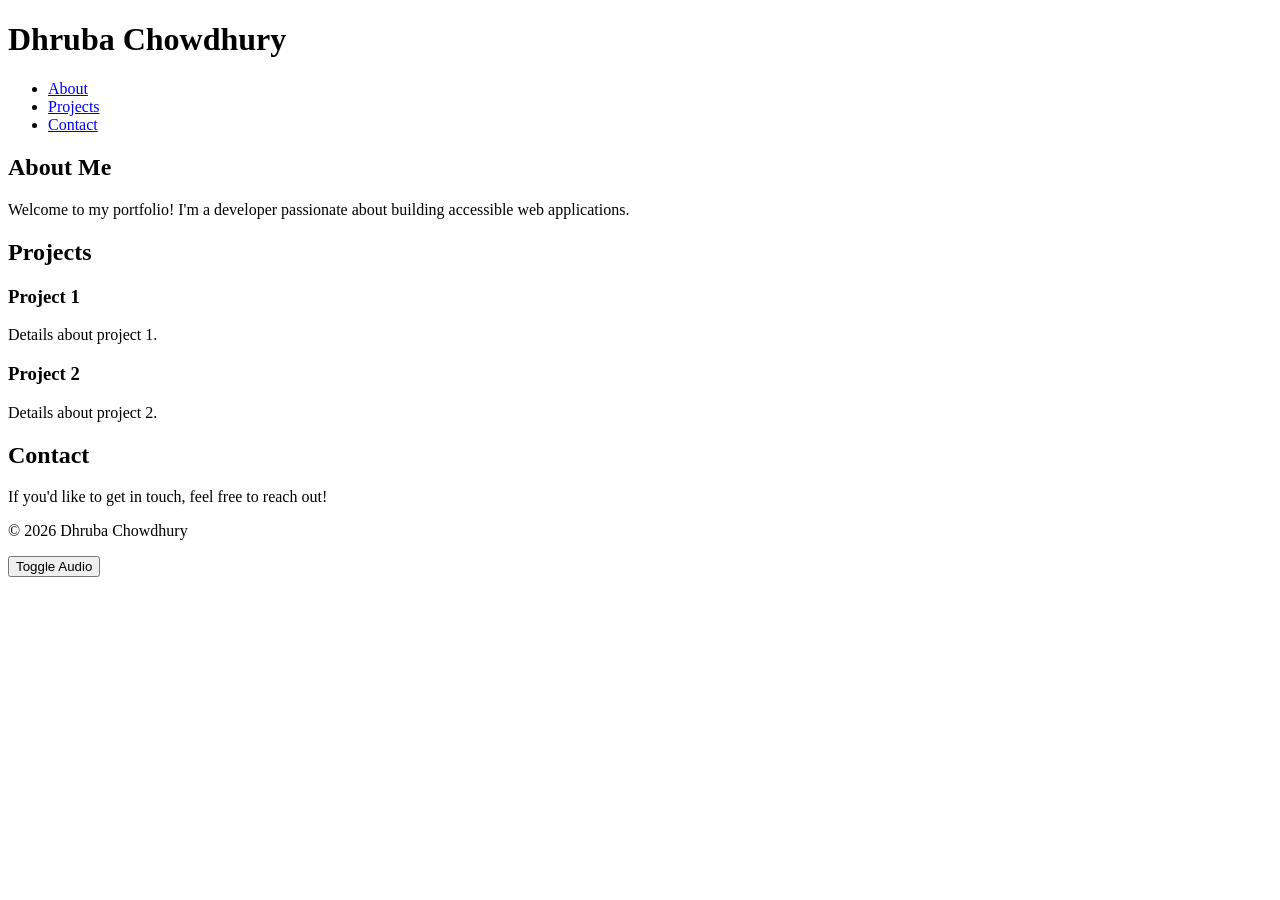
==== commit 249fc13b: "Improved index.html with accessibility, meta tags, keyboard navigation, audio toggle, and bug fixes" ====
--- a/index.html
+++ b/index.html
@@ -1,310 +1,56 @@
 <!DOCTYPE html>
 <html lang="en">
 <head>
-<meta charset="UTF-8">
-<meta name="viewport" content="width=device-width, initial-scale=1.0">
-<title>Dhruba Chowdhury - ChemE Engineer</title>
-<link href="https://fonts.googleapis.com/css2?family=Orbitron:wght@400;600;700;900&family=Syne:wght@300;400;500;700&family=JetBrains+Mono:wght@300;400;500&display=swap" rel="stylesheet">
-<link rel="stylesheet" href="style.css">
+    <meta charset="UTF-8">
+    <meta name="viewport" content="width=device-width, initial-scale=1.0">
+    <meta name="description" content="A portfolio showcasing projects and skills of Dhruba Chowdhury">
+    <title>Dhruba Chowdhury - Portfolio</title>
+    <link rel="stylesheet" href="styles.css">
 </head>
 <body>
+    <header>
+        <h1>Dhruba Chowdhury</h1>
+        <nav>
+            <ul>
+                <li><a href="#about">About</a></li>
+                <li><a href="#projects">Projects</a></li>
+                <li><a href="#contact">Contact</a></li>
+            </ul>
+        </nav>
+    </header>
+    <main>
+        <section id="about">
+            <h2>About Me</h2>
+            <p>Welcome to my portfolio! I'm a developer passionate about building accessible web applications.</p>
+        </section>
+        <section id="projects">
+            <h2>Projects</h2>
+            <h3>Project 1</h3>
+            <p>Details about project 1.</p>
+            <h3>Project 2</h3>
+            <p>Details about project 2.</p>
+        </section>
+        <section id="contact">
+            <h2>Contact</h2>
+            <p>If you'd like to get in touch, feel free to reach out!</p>
+        </section>
+    </main>
+    <footer>
+        <p>&copy; 2026 Dhruba Chowdhury</p>
+        <button id="audio-toggle">Toggle Audio</button>
+    </footer>
+    <script>
+        const audioToggle = document.getElementById('audio-toggle');
+        let audioPlaying = false;
 
-<div class="cursor" id="cursor"></div>
-<canvas id="bg-canvas"></canvas>
-<div class="scanlines"></div>
-
-<nav>
-  <a href="#hero" class="nav-logo">DC_ENGINEER</a>
-  <ul class="nav-links">
-    <li><a href="#about">About</a></li>
-    <li><a href="#experience">Experience</a></li>
-    <li><a href="#skills">Skills</a></li>
-    <li><a href="#projects">Projects</a></li>
-    <li><a href="#contact">Contact</a></li>
-  </ul>
-  <div class="nav-status"><div class="status-dot"></div>ONLINE - UIC ChemE</div>
-</nav>
-
-<div class="section-page" id="hero">
-  <div class="hero-grid"></div>
-  <div class="hero-inner">
-    <div>
-      <div class="hero-tag">Chemical Engineering - University of Illinois Chicago - Class of 2028</div>
-      <h1 class="hero-name">
-        <span class="l1">DHRUBA</span>
-        <span class="l2 glitch-text" data-text="CHOWDHURY">CHOWDHURY</span>
-      </h1>
-      <div class="hero-title">ChemE Student - Lab Assistant - Educator</div>
-      <p class="hero-sub">Engineering sustainable processes and building real-world solutions, bridging thermodynamics with design thinking at UIC.</p>
-      <div class="hero-cta">
-        <a href="#experience" class="btn-p">View Experience</a>
-        <a href="#contact" class="btn-s">Get In Touch</a>
-      </div>
-    </div>
-    <div class="headshot-wrap">
-      <img src="headshot.jpg" class="headshot-img" alt="Dhruba Chowdhury">
-      <div class="headshot-border"></div>
-      <div class="headshot-corner tl"></div>
-      <div class="headshot-corner tr"></div>
-      <div class="headshot-corner bl"></div>
-      <div class="headshot-corner br"></div>
-    </div>
-  </div>
-</div>
-
-<div class="section-divider-line"></div>
-
-<div class="section-page" id="about">
-  <div class="sw">
-    <p class="sl reveal">Background</p>
-    <h2 class="st reveal">WHO <span>I AM</span></h2>
-    <div class="sd reveal"></div>
-    <div class="about-grid">
-      <div class="about-text reveal">
-        <p>I am a chemical engineering student at the University of Illinois Chicago (expected graduation April 2028), currently working as a Lab Assistant at UIC. I am skilled in supporting experimental procedures, maintaining precise records, and ensuring compliance with safety protocols.</p>
-        <p>I am also passionate about education and work as a K-12 tutor in Chicago, helping students build academic confidence through one-on-one and small group support.</p>
-        <p>I am actively seeking internship opportunities in chemical engineering, process design, or related fields where I can grow my technical skills and make a real contribution.</p>
-      </div>
-      <div class="about-stats reveal">
-        <div class="sc"><div class="sn">UIC</div><div class="sk">University of Illinois Chicago</div></div>
-        <div class="sc"><div class="sn count-up" data-target="2028">2028</div><div class="sk">Expected Graduation</div></div>
-        <div class="sc"><div class="sn count-up" data-target="2">0</div><div class="sk">Active Roles</div></div>
-        <div class="sc"><div class="sn">B.S.</div><div class="sk">Chemical Engineering</div></div>
-      </div>
-    </div>
-  </div>
-</div>
-
-<div class="section-divider-line"></div>
-
-<div class="section-page" id="experience">
-  <div class="sw">
-    <p class="sl reveal">Work History</p>
-    <h2 class="st reveal">EXPERIENCE</h2>
-    <div class="sd reveal"></div>
-    <div class="exp-list">
-      <div class="ec reveal">
-        <span class="eb">ACTIVE</span>
-        <div class="eh">
-          <div>
-            <div class="er">Lab Assistant</div>
-            <div class="eo"><a href="https://viveksharmalab.com/" target="_blank" rel="noopener">ODES Lab - Vivek Sharma Lab, UIC</a></div>
-          </div>
-          <div class="ed">JAN 2026 - PRESENT</div>
-        </div>
-        <p class="edesc">Supporting daily lab operations and experimental research at the ODES Lab under Prof. Vivek Sharma, focusing on polymer and soft matter physics. Maintaining accurate records and ensuring compliance with safety protocols.</p>
-        <ul class="ebl">
-          <li>Conducting research in polymer and soft matter physics within a cutting-edge academic lab environment.</li>
-          <li>Applying scaling and dimensional analysis to characterize complex fluid systems.</li>
-          <li>Assisting with rheology and mechanics experiments to study material behavior.</li>
-          <li>Maintaining accurate lab records and organized data for ongoing research analysis.</li>
-          <li>Enforcing safety protocols and ensuring full compliance across all lab activities.</li>
-        </ul>
-        <div class="research-tags">
-          <span class="research-tag">Polymer Physics</span>
-          <span class="research-tag">Soft Matter</span>
-          <span class="research-tag">Rheology</span>
-          <span class="research-tag">Scaling Analysis</span>
-          <span class="research-tag">Dimensional Analysis</span>
-        </div>
-      </div>
-      <div class="ec reveal">
-        <span class="eb">ACTIVE</span>
-        <div class="eh">
-          <div>
-            <div class="er">Academic Tutor</div>
-            <div class="eo">K-12 Education, Chicago</div>
-          </div>
-          <div class="ed">NOV 2025 - PRESENT</div>
-        </div>
-        <p class="edesc">Providing academic support to K-12 students in an after-school setting, reinforcing classroom concepts and promoting effective study habits.</p>
-        <ul class="ebl">
-          <li>Delivered one-on-one and small group tutoring tailored to individual learning needs.</li>
-          <li>Assisted students with homework, test preparation, and concept reinforcement.</li>
-          <li>Encouraged academic confidence, organization, and independent learning skills.</li>
-        </ul>
-      </div>
-    </div>
-  </div>
-</div>
-
-<div class="section-divider-line"></div>
-
-<div class="section-page skills-bg" id="skills">
-  <div class="sw">
-    <p class="sl reveal">Capabilities</p>
-    <h2 class="st reveal">SKILLS <span>&amp;</span> TOOLS</h2>
-    <div class="sd reveal"></div>
-    <div class="sg">
-      <div class="sgr reveal">
-        <div class="sgt">Chemistry</div>
-        <div class="si"><span class="dot"></span>Thermodynamics &amp; Energy</div>
-        <div class="si"><span class="dot"></span>Chemical Dynamics &amp; Kinetics</div>
-        <div class="si"><span class="dot"></span>Analytical Chemistry</div>
-        <div class="si"><span class="dot"></span>Organic Structure &amp; Function</div>
-        <div class="si"><span class="dot"></span>Titration &amp; Spectroscopy</div>
-        <div class="skill-courses">
-          <span class="course-chip">CHEM 112<span class="chip-tooltip">General Chemistry I</span></span>
-          <span class="course-chip">CHEM 114<span class="chip-tooltip">General Chemistry II</span></span>
-          <span class="course-chip">CHEM 222<span class="chip-tooltip">Analytical Chemistry Lab</span></span>
-          <span class="course-chip">CHEM 232<span class="chip-tooltip">Organic Chemistry I</span></span>
-        </div>
-      </div>
-      <div class="sgr reveal">
-        <div class="sgt">Chemical Engineering</div>
-        <div class="si"><span class="dot"></span>Process Thermodynamics</div>
-        <div class="si"><span class="dot"></span>Computational Methods</div>
-        <div class="si"><span class="dot"></span>Molecular Systems</div>
-        <div class="si"><span class="dot"></span>Mass &amp; Energy Balances</div>
-        <div class="si"><span class="dot"></span>Lab Safety &amp; Protocols</div>
-        <div class="skill-courses">
-          <span class="course-chip">CHE 201<span class="chip-tooltip">Process Thermodynamics</span></span>
-          <span class="course-chip">CHE 205<span class="chip-tooltip">Computational Methods</span></span>
-          <span class="course-chip">CHE 230<span class="chip-tooltip">Molecular Systems Eng.</span></span>
-        </div>
-      </div>
-      <div class="sgr reveal">
-        <div class="sgt">Mathematics &amp; Physics</div>
-        <div class="si"><span class="dot"></span>Calculus I, II &amp; III</div>
-        <div class="si"><span class="dot"></span>Differential Equations</div>
-        <div class="si"><span class="dot"></span>Mathematical Modeling</div>
-        <div class="si"><span class="dot"></span>General Physics</div>
-        <div class="skill-courses">
-          <span class="course-chip">MATH 180<span class="chip-tooltip">Calculus I</span></span>
-          <span class="course-chip">MATH 181<span class="chip-tooltip">Calculus II</span></span>
-          <span class="course-chip">MATH 210<span class="chip-tooltip">Calculus III</span></span>
-          <span class="course-chip">MATH 220<span class="chip-tooltip">Differential Equations</span></span>
-          <span class="course-chip">PHYS 141<span class="chip-tooltip">General Physics I</span></span>
-        </div>
-      </div>
-      <div class="sgr reveal">
-        <div class="sgt">Professional</div>
-        <div class="si"><span class="dot"></span>Technical Writing</div>
-        <div class="si"><span class="dot"></span>Critical Thinking</div>
-        <div class="si"><span class="dot"></span>Team Collaboration</div>
-        <div class="si"><span class="dot"></span>Student Mentoring</div>
-        <div class="skill-courses">
-          <span class="course-chip">ENGL 160<span class="chip-tooltip">Technical Writing I</span></span>
-          <span class="course-chip">ENGL 161<span class="chip-tooltip">Technical Writing II</span></span>
-        </div>
-      </div>
-    </div>
-  </div>
-</div>
-
-<div class="section-divider-line"></div>
-
-<div class="section-page" id="projects">
-  <div class="sw">
-    <p class="sl reveal">Academic Work</p>
-    <h2 class="st reveal">PROJECTS</h2>
-    <div class="sd reveal"></div>
-    <p class="reveal" style="color:var(--muted);font-family:'JetBrains Mono',monospace;font-size:0.75rem;margin-bottom:2rem;letter-spacing:0.06em;">UIC coursework updated each semester.</p>
-    <div class="pg">
-      <div class="pc feat reveal">
-        <div class="ph">
-          <div>
-            <span class="fb">FEATURED - CHE 201 - SPRING 2026</span>
-            <div class="ft">Phase-Change Material Smart Bricks</div>
-            <div class="fsub">Sustainable Design - Passive thermal regulation using PCM-embedded bricks</div>
-          </div>
-          <span class="py">2026</span>
-        </div>
-        <div class="fbody">
-          <div>
-            <p class="fdesc">Designed a sustainable building brick embedded with PCMs to passively regulate indoor temperature with zero electricity. Full thermodynamic analysis including mass and energy balances, entropy calculations, Life Cycle Analysis, and economic feasibility. Backed by peer-reviewed data showing 30% energy reduction and 9.5 degree indoor temp drop vs conventional bricks.</p>
-            <div class="fhl">
-              <span class="hp">30% energy reduction</span>
-              <span class="hp">9.5C temp drop</span>
-              <span class="hp">Zero electricity</span>
-              <span class="hp">SolidWorks prototype</span>
-            </div>
-            <div class="tags">
-              <span class="tag">Phase-Change Materials</span>
-              <span class="tag">Thermodynamics</span>
-              <span class="tag">Mass and Energy Balance</span>
-              <span class="tag">LCA</span>
-              <span class="tag">CHE 201</span>
-            </div>
-          </div>
-          <a href="https://dhruba-07.github.io/dhrubachowdhury.github.io/pcm_brick_presentation.html" target="_blank" rel="noopener" class="orbit-btn">
-            <div class="orbit-ring orbit-ring-1"><div class="orbit-dot"></div></div>
-            <div class="orbit-ring orbit-ring-2"><div class="orbit-dot orbit-dot-2"></div></div>
-            <div class="orbit-pulse"></div>
-            <div class="orbit-btn-inner">
-              <div class="orbit-btn-text">VIEW<br>PROJECT</div>
-            </div>
-          </a>
-        </div>
-      </div>
-      <div class="pc reveal"><div class="ph"><span class="pi">&#127777;</span><span class="py">2026</span></div><div class="pb"><h3 class="pt">Thermodynamics (CHE 201)</h3><p class="pdesc">Energy balances, enthalpy, entropy, and equations of state.</p><div class="tags"><span class="tag">Thermodynamics</span><span class="tag">Energy Balances</span></div></div></div>
-      <div class="pc reveal"><div class="ph"><span class="pi">&#128187;</span><span class="py">2026</span></div><div class="pb"><h3 class="pt">Computational Methods (CHE 205)</h3><p class="pdesc">Numerical methods, equation solving, data analysis and simulation.</p><div class="tags"><span class="tag">Computational Methods</span><span class="tag">Numerical Analysis</span></div></div></div>
-      <div class="pc reveal"><div class="ph"><span class="pi">&#128300;</span><span class="py">2026</span></div><div class="pb"><h3 class="pt">Analytical Chemistry Lab (CHEM 222)</h3><p class="pdesc">Titration, chromatography, and spectroscopy techniques.</p><div class="tags"><span class="tag">Analytical Chemistry</span><span class="tag">Spectroscopy</span></div></div></div>
-      <div class="pc reveal"><div class="ph"><span class="pi">&#9879;</span><span class="py">2025</span></div><div class="pb"><h3 class="pt">Chemistry Inquiry I and II</h3><p class="pdesc">Two-semester lab sequence covering experimental design and inquiry.</p><div class="tags"><span class="tag">Lab Safety</span><span class="tag">Experimental Design</span></div></div></div>
-      <div class="pc reveal"><div class="ph"><span class="pi">&#128208;</span><span class="py">2025</span></div><div class="pb"><h3 class="pt">Calculus I-III + Diff. Equations</h3><p class="pdesc">Mathematical foundation for modeling chemical processes.</p><div class="tags"><span class="tag">Calculus</span><span class="tag">Diff. Equations</span></div></div></div>
-      <div class="pc reveal"><div class="ph"><span class="pi">&#129516;</span><span class="py">2025</span></div><div class="pb"><h3 class="pt">Molecular Systems (CHE 230)</h3><p class="pdesc">Intermolecular forces, phase behavior, and molecular thermodynamics.</p><div class="tags"><span class="tag">Molecular Engineering</span><span class="tag">Phase Behavior</span></div></div></div>
-    </div>
-  </div>
-</div>
-
-<div class="section-divider-line"></div>
-
-<div class="section-page" id="contact">
-  <div class="sw">
-    <p class="sl reveal">Connect</p>
-    <h2 class="st reveal">CONTACT</h2>
-    <div class="sd reveal"></div>
-    <div class="contact-bubble-area reveal">
-      <div class="contact-anchor">
-        <div class="contact-anchor-icon">&#9879;</div>
-        <div class="bubble b1"><span class="bubble-dot" style="background:var(--accent)"></span><a href="mailto:dchow6@uic.edu">dchow6@uic.edu</a></div>
-        <div class="bubble b2"><span class="bubble-dot" style="background:var(--accent2)"></span><a href="https://www.linkedin.com/in/dchowdhury007/" target="_blank">LinkedIn</a></div>
-        <div class="bubble b3"><span class="bubble-dot" style="background:var(--accent3)"></span><a href="tel:+13128689101">(312) 868-9101</a></div>
-      </div>
-    </div>
-    <p class="reveal" style="text-align:center;font-family:'JetBrains Mono',monospace;font-size:0.7rem;color:var(--muted);margin-top:0.5rem;">Hover the icon to reveal contact details</p>
-    <div class="contact-form-wrap reveal">
-      <div class="form-title">Ready to Collaborate?</div>
-      <div class="form-sub">Got a project, opportunity, or just want to connect? Drop a message below.</div>
-      <form id="contactForm" action="https://formspree.io/f/xqegpjkk" method="POST">
-        <div class="form-grid">
-          <div class="form-group">
-            <label class="form-label">Your Name</label>
-            <input class="form-input" type="text" name="name" placeholder="John Doe" required>
-          </div>
-          <div class="form-group">
-            <label class="form-label">Email Address</label>
-            <input class="form-input" type="email" name="email" placeholder="john@example.com" required>
-          </div>
-          <div class="form-group full">
-            <label class="form-label">Inquiry</label>
-            <textarea class="form-textarea" name="message" placeholder="Tell me about your project or opportunity..." required></textarea>
-          </div>
-        </div>
-        <button type="submit" class="form-submit">Send Message</button>
-        <div class="form-success" id="formSuccess">Message sent! I will get back to you soon.</div>
-      </form>
-    </div>
-  </div>
-</div>
-
-<footer>2026 - DHRUBA CHOWDHURY - CHEMICAL ENGINEERING - UNIVERSITY OF ILLINOIS CHICAGO</footer>
-
-<button class="chatbot-toggle" id="chatToggle" title="Chat with AI">&#129302;</button>
-<div class="chatbot-window" id="chatWindow">
-  <div class="chat-header">
-    <div class="chat-title">DC_AI - Ask Me Anything</div>
-    <button class="chat-close" id="chatClose">X</button>
-  </div>
-  <div class="chat-messages" id="chatMessages">
-    <div class="chat-msg bot">Hey! I am Dhruba's AI assistant. Ask me anything about his background, projects, or skills.</div>
-  </div>
-  <div class="chat-input-row">
-    <input class="chat-input" id="chatInput" placeholder="Ask me anything..." type="text">
-    <button class="chat-send" id="chatSend">&#10148;</button>
-  </div>
-</div>
-
-<script src="script.js"></script>
+        audioToggle.addEventListener('click', () => {
+            audioPlaying = !audioPlaying;
+            if (audioPlaying) {
+                // Code to play audio
+            } else {
+                // Code to stop audio
+            }
+        });
+    </script>
 </body>
-</html>
+</html>
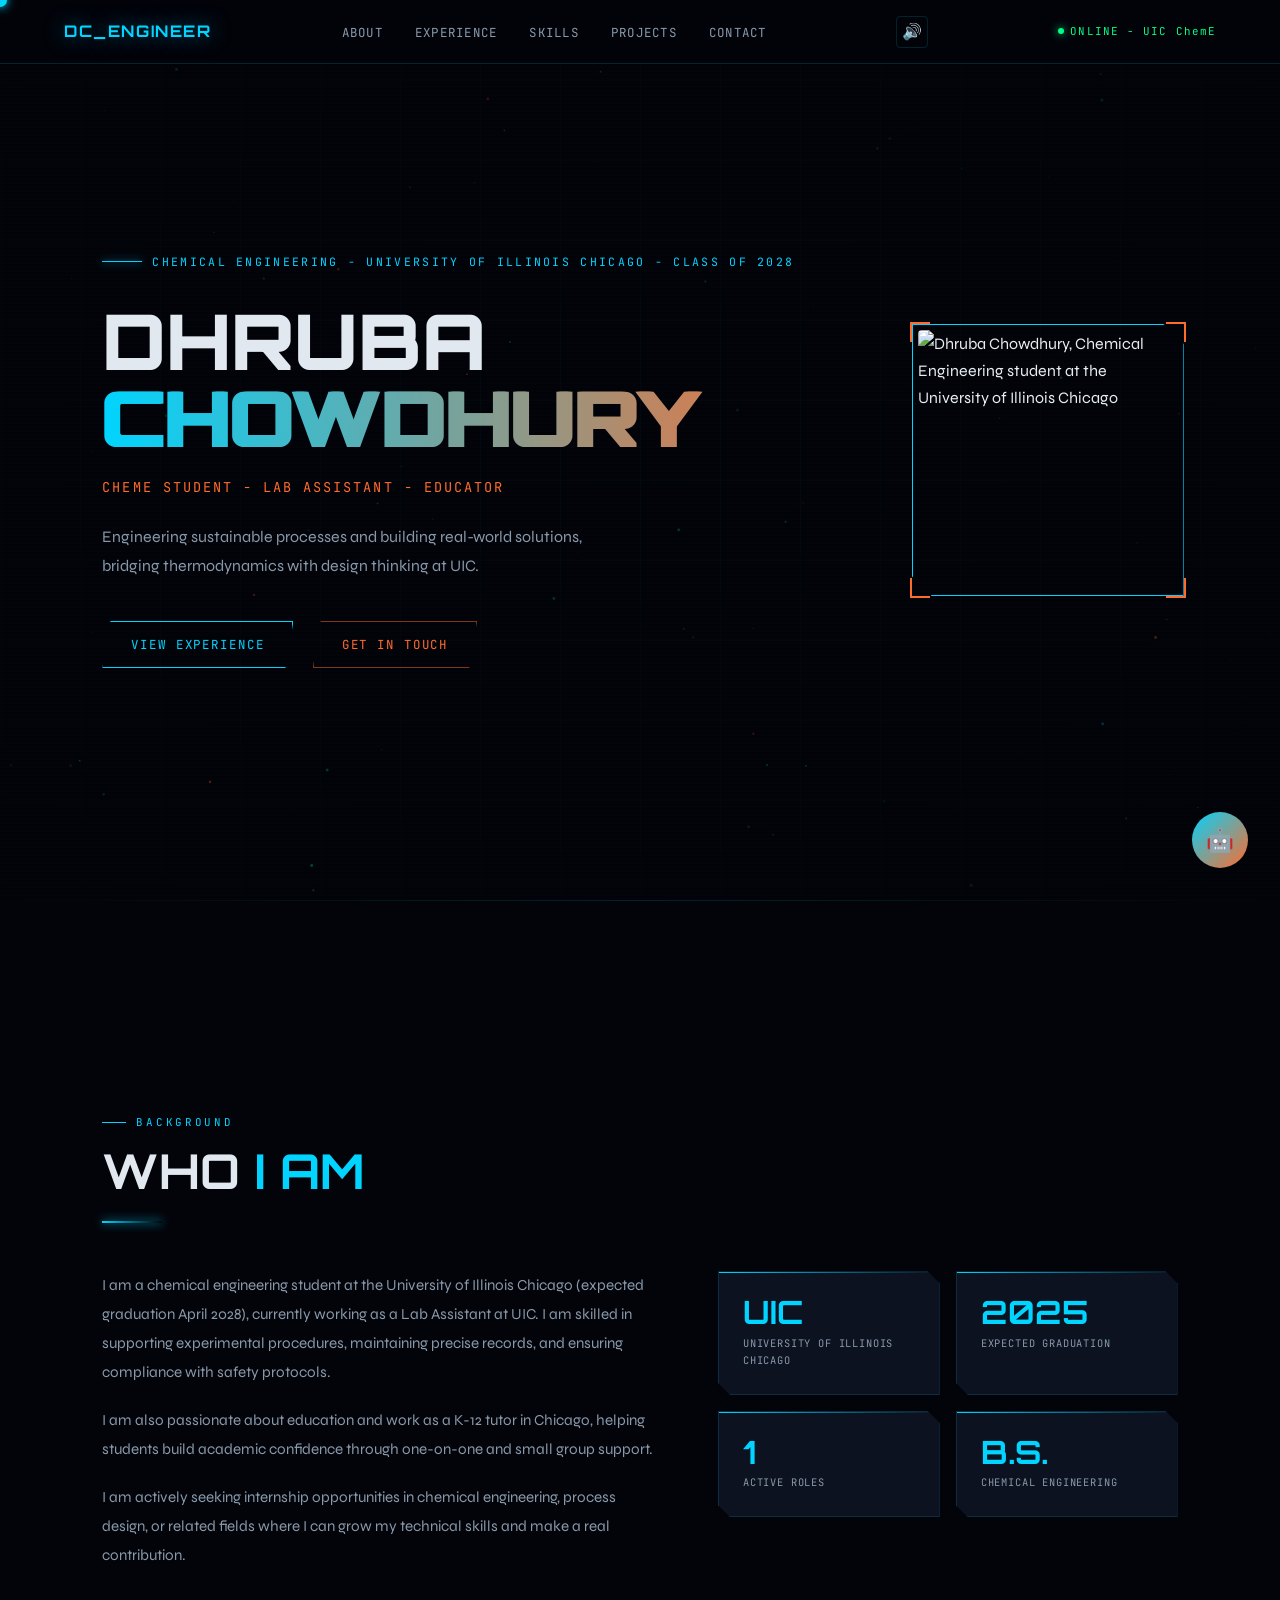
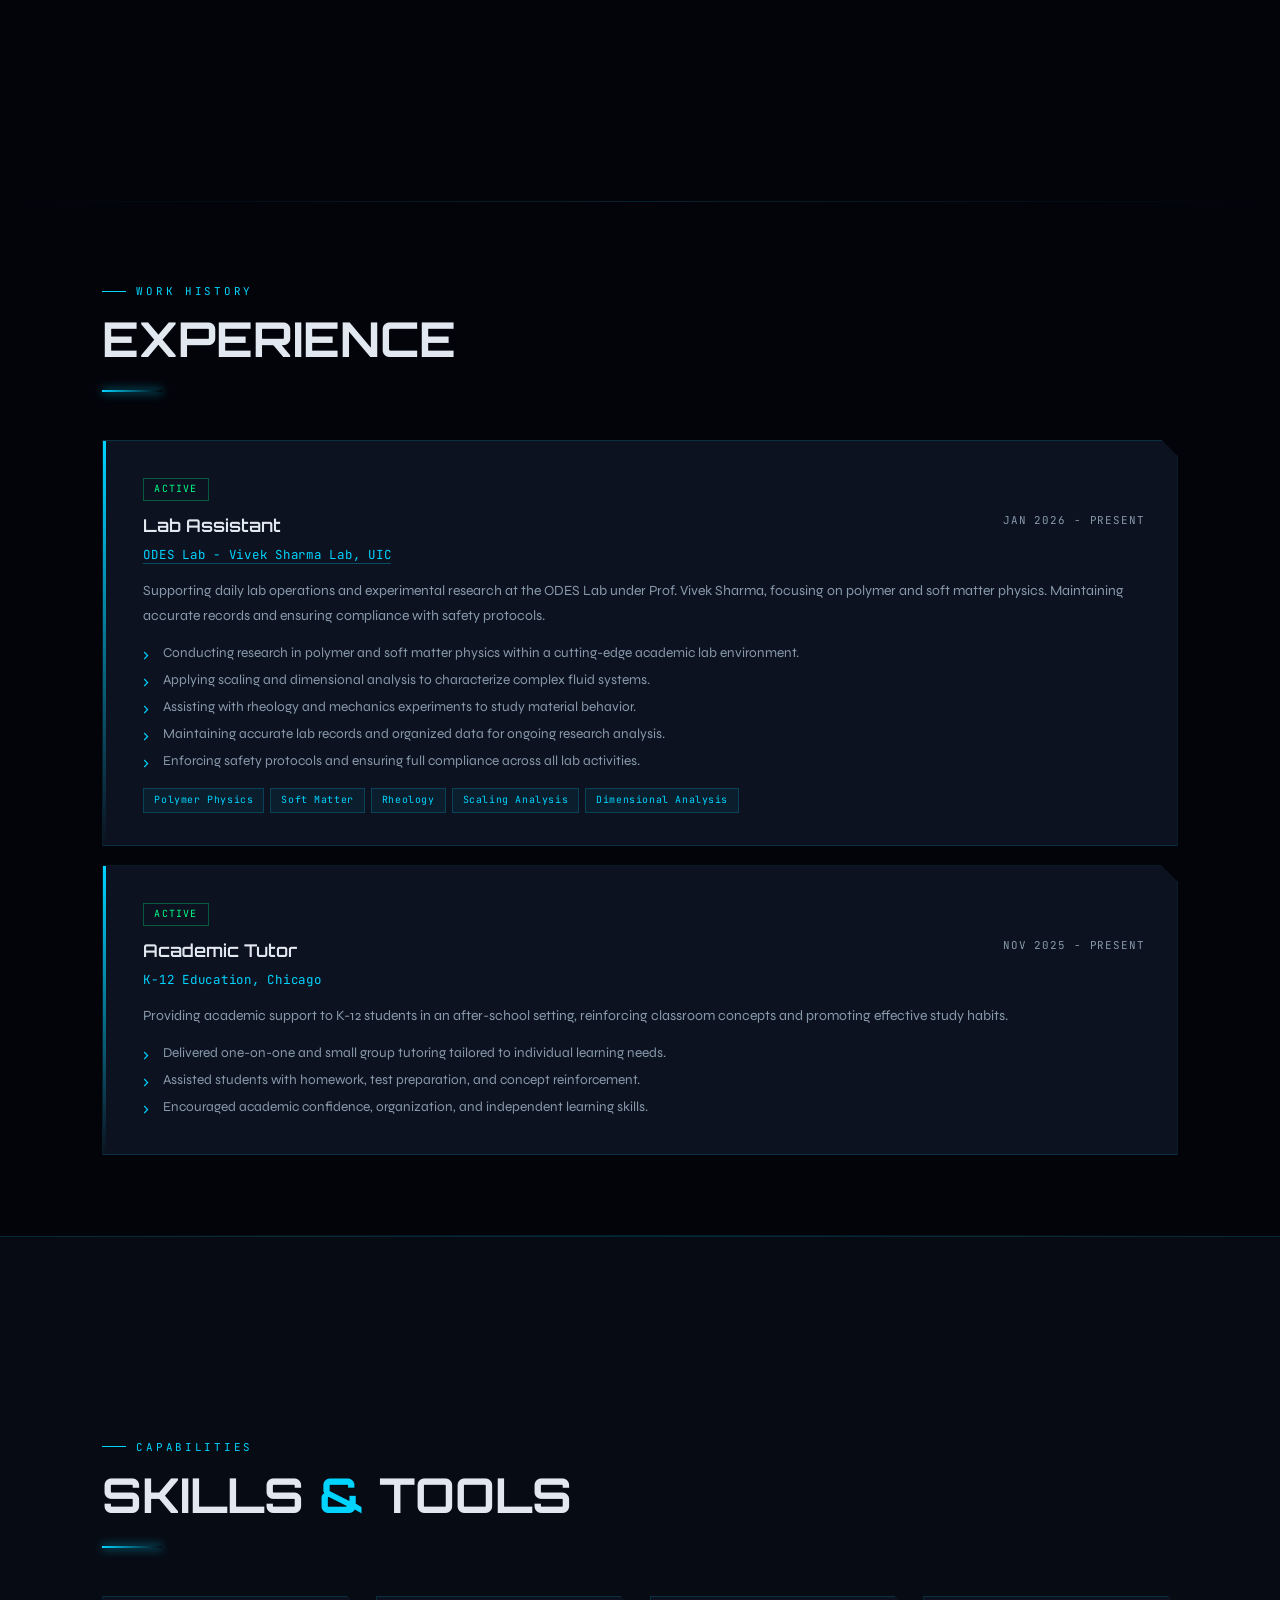
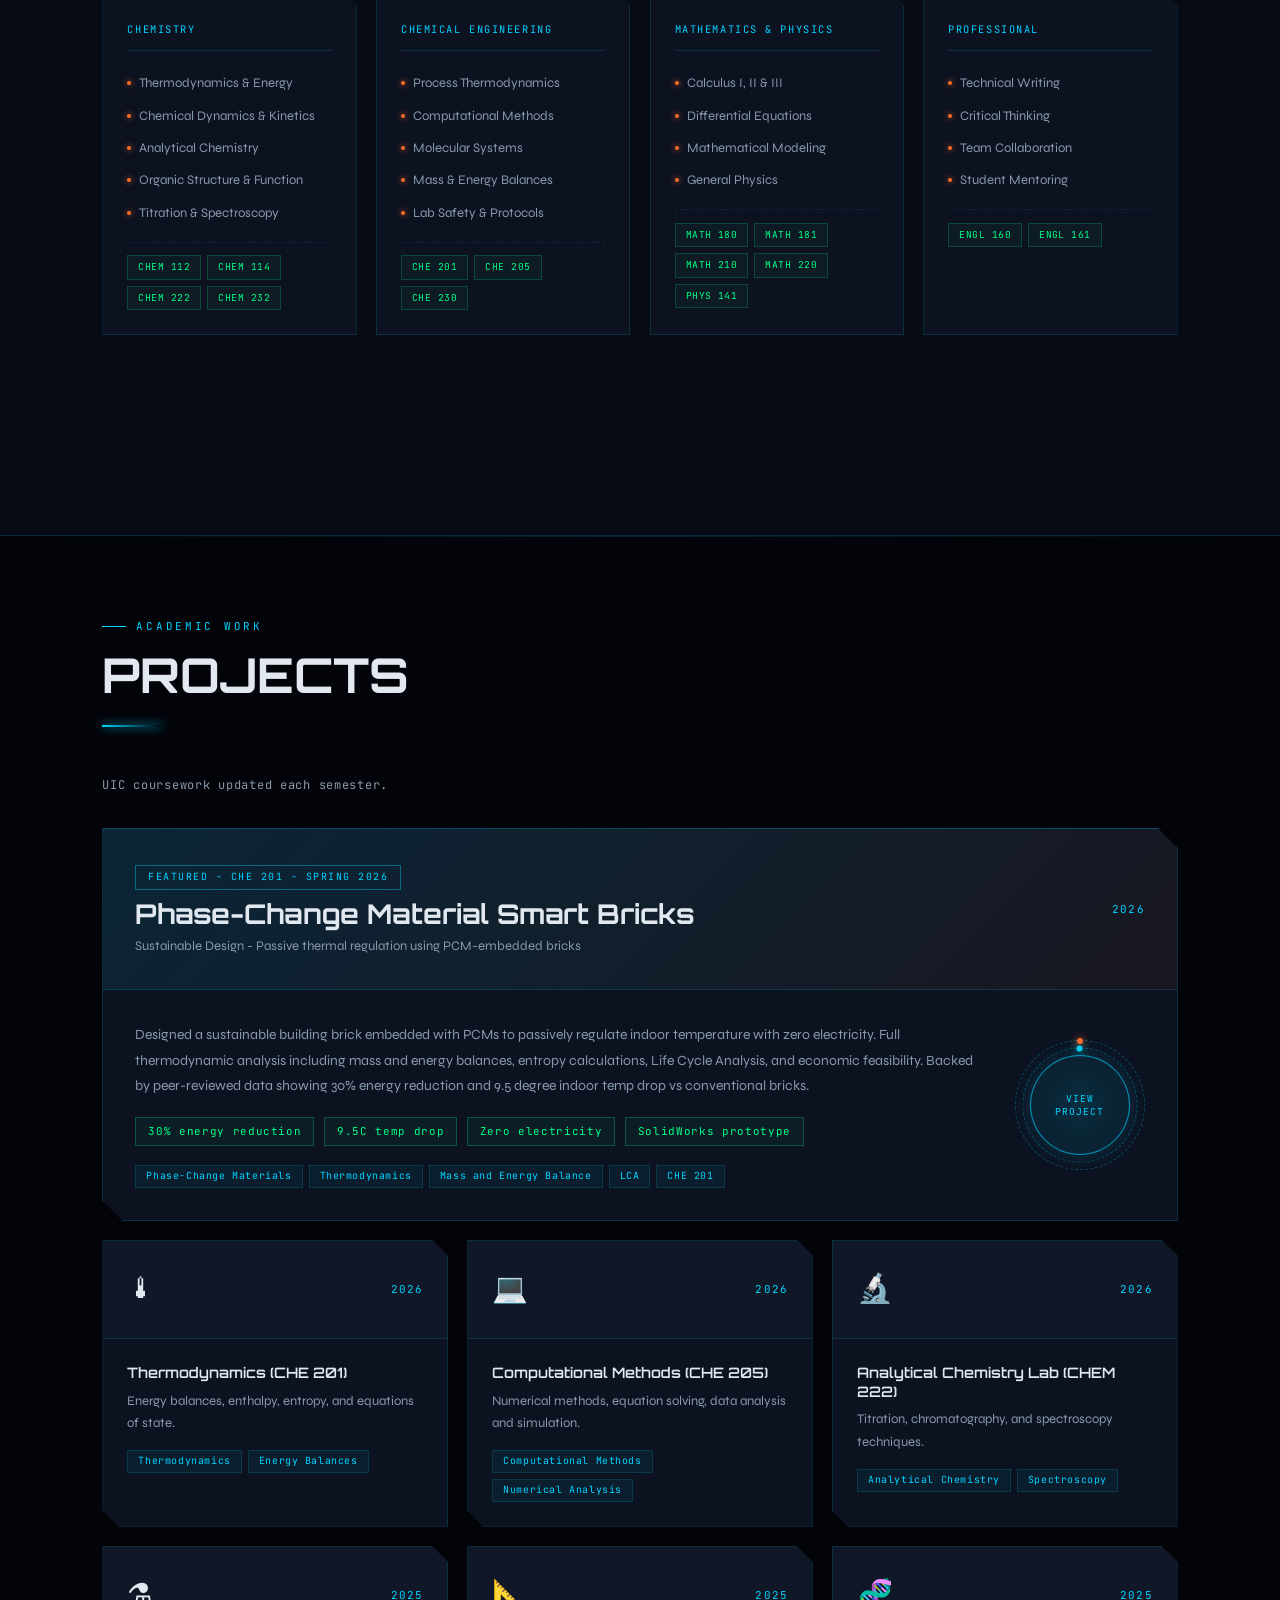
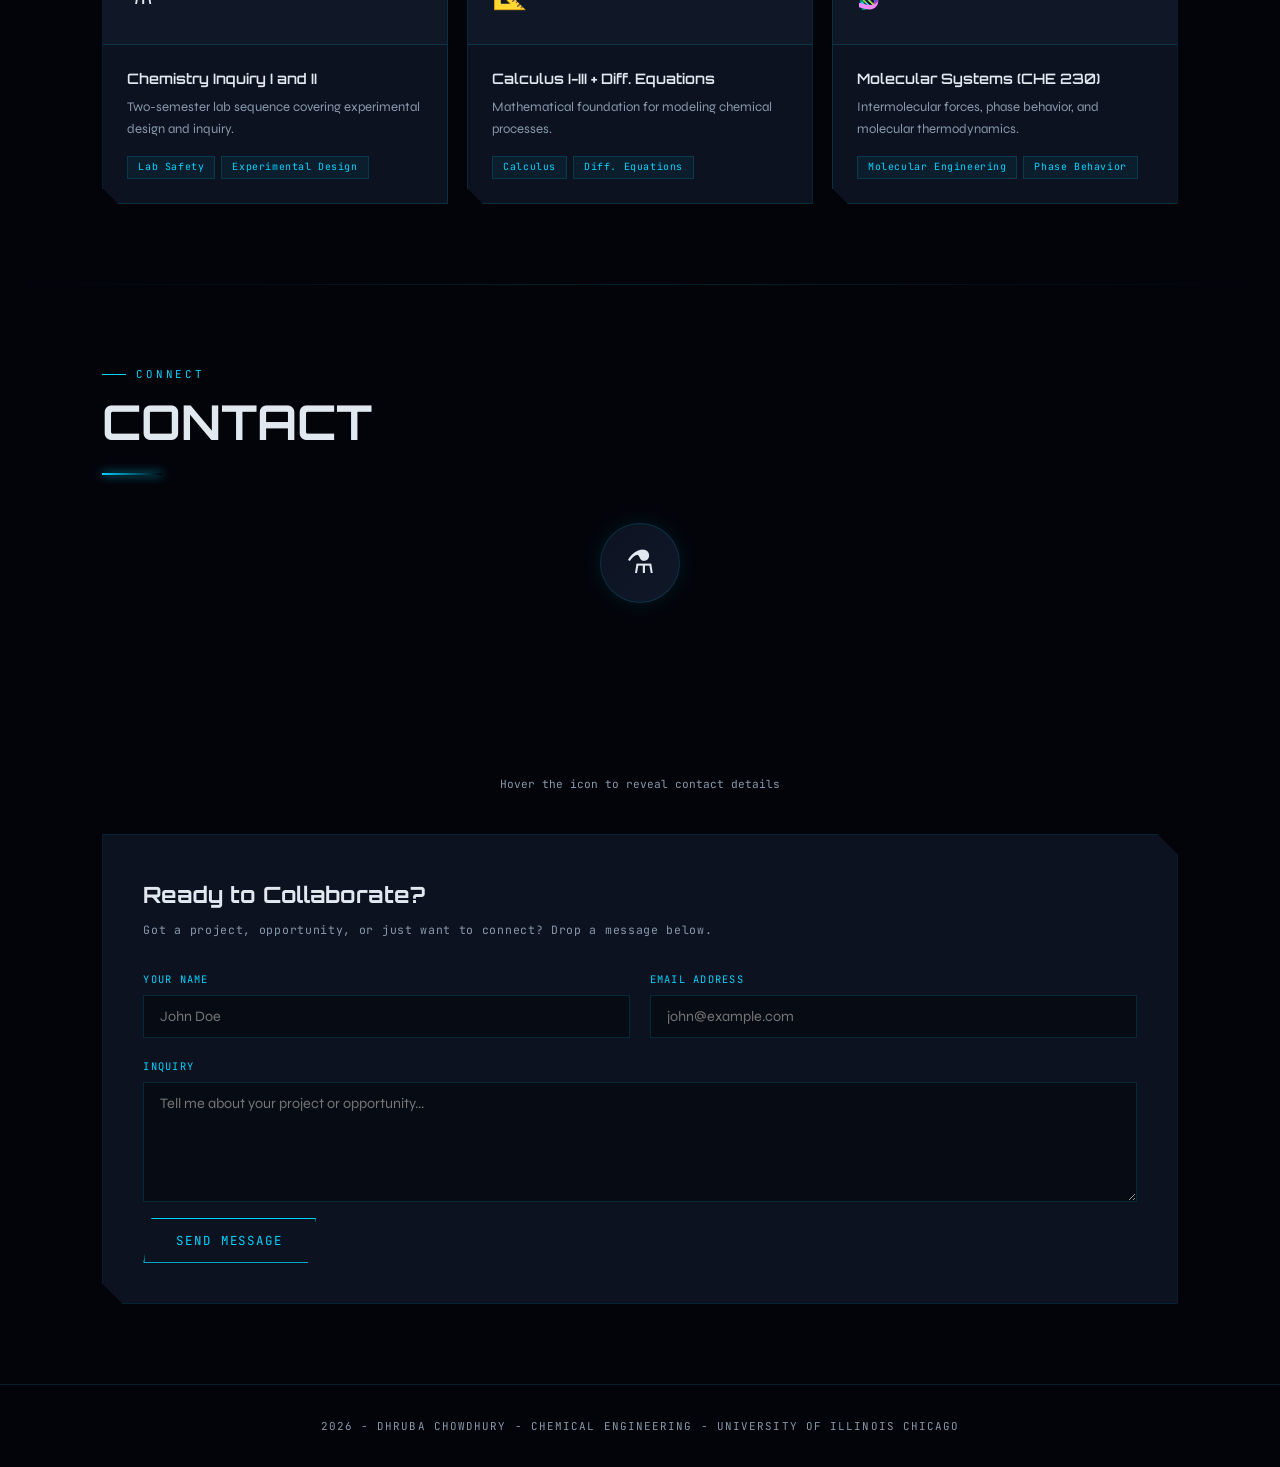
==== commit 0dd41df0: "Add SEO meta tags, accessibility improvements, audio toggle, and bug fixes Agent-Logs-Url: https://g" ====
--- a/index.html
+++ b/index.html
@@ -1,56 +1,330 @@
 <!DOCTYPE html>
 <html lang="en">
 <head>
-    <meta charset="UTF-8">
-    <meta name="viewport" content="width=device-width, initial-scale=1.0">
-    <meta name="description" content="A portfolio showcasing projects and skills of Dhruba Chowdhury">
-    <title>Dhruba Chowdhury - Portfolio</title>
-    <link rel="stylesheet" href="styles.css">
+<meta charset="UTF-8">
+<meta name="viewport" content="width=device-width, initial-scale=1.0, viewport-fit=cover">
+<title>Dhruba Chowdhury - ChemE Engineer</title>
+<meta name="description" content="Dhruba Chowdhury - Chemical Engineering student at UIC (Class of 2028), Lab Assistant at ODES Lab, and K-12 Tutor. Seeking internships in chemical engineering and process design.">
+<meta name="keywords" content="Dhruba Chowdhury, Chemical Engineering, UIC, University of Illinois Chicago, Lab Assistant, ODES Lab, Polymer Physics, Thermodynamics, Internship">
+<meta name="theme-color" content="#0a0a0f">
+<meta name="apple-mobile-web-app-capable" content="yes">
+<meta name="apple-mobile-web-app-status-bar-style" content="black-translucent">
+<meta property="og:type" content="website">
+<meta property="og:title" content="Dhruba Chowdhury - ChemE Engineer">
+<meta property="og:description" content="Chemical Engineering student at UIC, Lab Assistant at ODES Lab, and K-12 Tutor. Building sustainable engineering solutions.">
+<meta property="og:url" content="https://dhruba-07.github.io/dhrubachowdhury.github.io/">
+<meta property="og:image" content="https://dhruba-07.github.io/dhrubachowdhury.github.io/headshot.jpg">
+<meta name="twitter:card" content="summary_large_image">
+<meta name="twitter:title" content="Dhruba Chowdhury - ChemE Engineer">
+<meta name="twitter:description" content="Chemical Engineering student at UIC, Lab Assistant at ODES Lab, and K-12 Tutor.">
+<meta name="twitter:image" content="https://dhruba-07.github.io/dhrubachowdhury.github.io/headshot.jpg">
+<link rel="icon" href="favicon.ico" type="image/x-icon">
+<link rel="preconnect" href="https://fonts.googleapis.com">
+<link rel="preconnect" href="https://fonts.gstatic.com" crossorigin>
+<link href="https://fonts.googleapis.com/css2?family=Orbitron:wght@400;600;700;900&family=Syne:wght@300;400;500;700&family=JetBrains+Mono:wght@300;400;500&display=swap" rel="stylesheet">
+<link rel="stylesheet" href="style.css">
 </head>
 <body>
-    <header>
-        <h1>Dhruba Chowdhury</h1>
-        <nav>
-            <ul>
-                <li><a href="#about">About</a></li>
-                <li><a href="#projects">Projects</a></li>
-                <li><a href="#contact">Contact</a></li>
-            </ul>
-        </nav>
-    </header>
-    <main>
-        <section id="about">
-            <h2>About Me</h2>
-            <p>Welcome to my portfolio! I'm a developer passionate about building accessible web applications.</p>
-        </section>
-        <section id="projects">
-            <h2>Projects</h2>
-            <h3>Project 1</h3>
-            <p>Details about project 1.</p>
-            <h3>Project 2</h3>
-            <p>Details about project 2.</p>
-        </section>
-        <section id="contact">
-            <h2>Contact</h2>
-            <p>If you'd like to get in touch, feel free to reach out!</p>
-        </section>
-    </main>
-    <footer>
-        <p>&copy; 2026 Dhruba Chowdhury</p>
-        <button id="audio-toggle">Toggle Audio</button>
-    </footer>
-    <script>
-        const audioToggle = document.getElementById('audio-toggle');
-        let audioPlaying = false;
-
-        audioToggle.addEventListener('click', () => {
-            audioPlaying = !audioPlaying;
-            if (audioPlaying) {
-                // Code to play audio
-            } else {
-                // Code to stop audio
-            }
-        });
-    </script>
+
+<div class="cursor" id="cursor"></div>
+<canvas id="bg-canvas"></canvas>
+<div class="scanlines"></div>
+
+<nav role="navigation" aria-label="Main navigation">
+  <a href="#hero" class="nav-logo" aria-label="DC_ENGINEER - Go to top">DC_ENGINEER</a>
+  <ul class="nav-links">
+    <li><a href="#about">About</a></li>
+    <li><a href="#experience">Experience</a></li>
+    <li><a href="#skills">Skills</a></li>
+    <li><a href="#projects">Projects</a></li>
+    <li><a href="#contact">Contact</a></li>
+  </ul>
+  <button class="audio-toggle" id="audioToggle" aria-label="Mute audio" title="Toggle audio">&#128266;</button>
+  <div class="nav-status"><div class="status-dot"></div>ONLINE - UIC ChemE</div>
+</nav>
+
+<div class="section-page" id="hero">
+  <div class="hero-grid"></div>
+  <div class="hero-inner">
+    <div>
+      <div class="hero-tag">Chemical Engineering - University of Illinois Chicago - Class of 2028</div>
+      <h1 class="hero-name">
+        <span class="l1">DHRUBA</span>
+        <span class="l2 glitch-text" data-text="CHOWDHURY">CHOWDHURY</span>
+      </h1>
+      <div class="hero-title">ChemE Student - Lab Assistant - Educator</div>
+      <p class="hero-sub">Engineering sustainable processes and building real-world solutions, bridging thermodynamics with design thinking at UIC.</p>
+      <div class="hero-cta">
+        <a href="#experience" class="btn-p">View Experience</a>
+        <a href="#contact" class="btn-s">Get In Touch</a>
+      </div>
+    </div>
+    <div class="headshot-wrap">
+      <img src="headshot.jpg" class="headshot-img" alt="Dhruba Chowdhury, Chemical Engineering student at the University of Illinois Chicago">
+      <div class="headshot-border"></div>
+      <div class="headshot-corner tl"></div>
+      <div class="headshot-corner tr"></div>
+      <div class="headshot-corner bl"></div>
+      <div class="headshot-corner br"></div>
+    </div>
+  </div>
+</div>
+
+<div class="section-divider-line"></div>
+
+<div class="section-page" id="about">
+  <div class="sw">
+    <p class="sl reveal">Background</p>
+    <h2 class="st reveal">WHO <span>I AM</span></h2>
+    <div class="sd reveal"></div>
+    <div class="about-grid">
+      <div class="about-text reveal">
+        <p>I am a chemical engineering student at the University of Illinois Chicago (expected graduation April 2028), currently working as a Lab Assistant at UIC. I am skilled in supporting experimental procedures, maintaining precise records, and ensuring compliance with safety protocols.</p>
+        <p>I am also passionate about education and work as a K-12 tutor in Chicago, helping students build academic confidence through one-on-one and small group support.</p>
+        <p>I am actively seeking internship opportunities in chemical engineering, process design, or related fields where I can grow my technical skills and make a real contribution.</p>
+      </div>
+      <div class="about-stats reveal">
+        <div class="sc"><div class="sn">UIC</div><div class="sk">University of Illinois Chicago</div></div>
+        <div class="sc"><div class="sn count-up" data-target="2028">2028</div><div class="sk">Expected Graduation</div></div>
+        <div class="sc"><div class="sn count-up" data-target="2">2</div><div class="sk">Active Roles</div></div>
+        <div class="sc"><div class="sn">B.S.</div><div class="sk">Chemical Engineering</div></div>
+      </div>
+    </div>
+  </div>
+</div>
+
+<div class="section-divider-line"></div>
+
+<div class="section-page" id="experience">
+  <div class="sw">
+    <p class="sl reveal">Work History</p>
+    <h2 class="st reveal">EXPERIENCE</h2>
+    <div class="sd reveal"></div>
+    <div class="exp-list">
+      <div class="ec reveal">
+        <span class="eb">ACTIVE</span>
+        <div class="eh">
+          <div>
+            <div class="er">Lab Assistant</div>
+            <div class="eo"><a href="https://viveksharmalab.com/" target="_blank" rel="noopener noreferrer" aria-label="ODES Lab - Vivek Sharma Lab, UIC (opens in new window)">ODES Lab - Vivek Sharma Lab, UIC</a></div>
+          </div>
+          <div class="ed">JAN 2026 - PRESENT</div>
+        </div>
+        <p class="edesc">Supporting daily lab operations and experimental research at the ODES Lab under Prof. Vivek Sharma, focusing on polymer and soft matter physics. Maintaining accurate records and ensuring compliance with safety protocols.</p>
+        <ul class="ebl">
+          <li>Conducting research in polymer and soft matter physics within a cutting-edge academic lab environment.</li>
+          <li>Applying scaling and dimensional analysis to characterize complex fluid systems.</li>
+          <li>Assisting with rheology and mechanics experiments to study material behavior.</li>
+          <li>Maintaining accurate lab records and organized data for ongoing research analysis.</li>
+          <li>Enforcing safety protocols and ensuring full compliance across all lab activities.</li>
+        </ul>
+        <div class="research-tags">
+          <span class="research-tag">Polymer Physics</span>
+          <span class="research-tag">Soft Matter</span>
+          <span class="research-tag">Rheology</span>
+          <span class="research-tag">Scaling Analysis</span>
+          <span class="research-tag">Dimensional Analysis</span>
+        </div>
+      </div>
+      <div class="ec reveal">
+        <span class="eb">ACTIVE</span>
+        <div class="eh">
+          <div>
+            <div class="er">Academic Tutor</div>
+            <div class="eo">K-12 Education, Chicago</div>
+          </div>
+          <div class="ed">NOV 2025 - PRESENT</div>
+        </div>
+        <p class="edesc">Providing academic support to K-12 students in an after-school setting, reinforcing classroom concepts and promoting effective study habits.</p>
+        <ul class="ebl">
+          <li>Delivered one-on-one and small group tutoring tailored to individual learning needs.</li>
+          <li>Assisted students with homework, test preparation, and concept reinforcement.</li>
+          <li>Encouraged academic confidence, organization, and independent learning skills.</li>
+        </ul>
+      </div>
+    </div>
+  </div>
+</div>
+
+<div class="section-divider-line"></div>
+
+<div class="section-page skills-bg" id="skills">
+  <div class="sw">
+    <p class="sl reveal">Capabilities</p>
+    <h2 class="st reveal">SKILLS <span>&amp;</span> TOOLS</h2>
+    <div class="sd reveal"></div>
+    <div class="sg">
+      <div class="sgr reveal">
+        <div class="sgt">Chemistry</div>
+        <div class="si"><span class="dot"></span>Thermodynamics &amp; Energy</div>
+        <div class="si"><span class="dot"></span>Chemical Dynamics &amp; Kinetics</div>
+        <div class="si"><span class="dot"></span>Analytical Chemistry</div>
+        <div class="si"><span class="dot"></span>Organic Structure &amp; Function</div>
+        <div class="si"><span class="dot"></span>Titration &amp; Spectroscopy</div>
+        <div class="skill-courses">
+          <span class="course-chip">CHEM 112<span class="chip-tooltip">General Chemistry I</span></span>
+          <span class="course-chip">CHEM 114<span class="chip-tooltip">General Chemistry II</span></span>
+          <span class="course-chip">CHEM 222<span class="chip-tooltip">Analytical Chemistry Lab</span></span>
+          <span class="course-chip">CHEM 232<span class="chip-tooltip">Organic Chemistry I</span></span>
+        </div>
+      </div>
+      <div class="sgr reveal">
+        <div class="sgt">Chemical Engineering</div>
+        <div class="si"><span class="dot"></span>Process Thermodynamics</div>
+        <div class="si"><span class="dot"></span>Computational Methods</div>
+        <div class="si"><span class="dot"></span>Molecular Systems</div>
+        <div class="si"><span class="dot"></span>Mass &amp; Energy Balances</div>
+        <div class="si"><span class="dot"></span>Lab Safety &amp; Protocols</div>
+        <div class="skill-courses">
+          <span class="course-chip">CHE 201<span class="chip-tooltip">Process Thermodynamics</span></span>
+          <span class="course-chip">CHE 205<span class="chip-tooltip">Computational Methods</span></span>
+          <span class="course-chip">CHE 230<span class="chip-tooltip">Molecular Systems Eng.</span></span>
+        </div>
+      </div>
+      <div class="sgr reveal">
+        <div class="sgt">Mathematics &amp; Physics</div>
+        <div class="si"><span class="dot"></span>Calculus I, II &amp; III</div>
+        <div class="si"><span class="dot"></span>Differential Equations</div>
+        <div class="si"><span class="dot"></span>Mathematical Modeling</div>
+        <div class="si"><span class="dot"></span>General Physics</div>
+        <div class="skill-courses">
+          <span class="course-chip">MATH 180<span class="chip-tooltip">Calculus I</span></span>
+          <span class="course-chip">MATH 181<span class="chip-tooltip">Calculus II</span></span>
+          <span class="course-chip">MATH 210<span class="chip-tooltip">Calculus III</span></span>
+          <span class="course-chip">MATH 220<span class="chip-tooltip">Differential Equations</span></span>
+          <span class="course-chip">PHYS 141<span class="chip-tooltip">General Physics I</span></span>
+        </div>
+      </div>
+      <div class="sgr reveal">
+        <div class="sgt">Professional</div>
+        <div class="si"><span class="dot"></span>Technical Writing</div>
+        <div class="si"><span class="dot"></span>Critical Thinking</div>
+        <div class="si"><span class="dot"></span>Team Collaboration</div>
+        <div class="si"><span class="dot"></span>Student Mentoring</div>
+        <div class="skill-courses">
+          <span class="course-chip">ENGL 160<span class="chip-tooltip">Technical Writing I</span></span>
+          <span class="course-chip">ENGL 161<span class="chip-tooltip">Technical Writing II</span></span>
+        </div>
+      </div>
+    </div>
+  </div>
+</div>
+
+<div class="section-divider-line"></div>
+
+<div class="section-page" id="projects">
+  <div class="sw">
+    <p class="sl reveal">Academic Work</p>
+    <h2 class="st reveal">PROJECTS</h2>
+    <div class="sd reveal"></div>
+    <p class="reveal" style="color:var(--muted);font-family:'JetBrains Mono',monospace;font-size:0.75rem;margin-bottom:2rem;letter-spacing:0.06em;">UIC coursework updated each semester.</p>
+    <div class="pg">
+      <div class="pc feat reveal">
+        <div class="ph">
+          <div>
+            <span class="fb">FEATURED - CHE 201 - SPRING 2026</span>
+            <div class="ft">Phase-Change Material Smart Bricks</div>
+            <div class="fsub">Sustainable Design - Passive thermal regulation using PCM-embedded bricks</div>
+          </div>
+          <span class="py">2026</span>
+        </div>
+        <div class="fbody">
+          <div>
+            <p class="fdesc">Designed a sustainable building brick embedded with PCMs to passively regulate indoor temperature with zero electricity. Full thermodynamic analysis including mass and energy balances, entropy calculations, Life Cycle Analysis, and economic feasibility. Backed by peer-reviewed data showing 30% energy reduction and 9.5 degree indoor temp drop vs conventional bricks.</p>
+            <div class="fhl">
+              <span class="hp">30% energy reduction</span>
+              <span class="hp">9.5C temp drop</span>
+              <span class="hp">Zero electricity</span>
+              <span class="hp">SolidWorks prototype</span>
+            </div>
+            <div class="tags">
+              <span class="tag">Phase-Change Materials</span>
+              <span class="tag">Thermodynamics</span>
+              <span class="tag">Mass and Energy Balance</span>
+              <span class="tag">LCA</span>
+              <span class="tag">CHE 201</span>
+            </div>
+          </div>
+          <a href="https://dhruba-07.github.io/dhrubachowdhury.github.io/pcm_brick_presentation.html" target="_blank" rel="noopener noreferrer" aria-label="View Phase-Change Material Smart Bricks project (opens in new window)" class="orbit-btn">
+            <div class="orbit-ring orbit-ring-1"><div class="orbit-dot"></div></div>
+            <div class="orbit-ring orbit-ring-2"><div class="orbit-dot orbit-dot-2"></div></div>
+            <div class="orbit-pulse"></div>
+            <div class="orbit-btn-inner">
+              <div class="orbit-btn-text">VIEW<br>PROJECT</div>
+            </div>
+          </a>
+        </div>
+      </div>
+      <div class="pc reveal"><div class="ph"><span class="pi">&#127777;</span><span class="py">2026</span></div><div class="pb"><h3 class="pt">Thermodynamics (CHE 201)</h3><p class="pdesc">Energy balances, enthalpy, entropy, and equations of state.</p><div class="tags"><span class="tag">Thermodynamics</span><span class="tag">Energy Balances</span></div></div></div>
+      <div class="pc reveal"><div class="ph"><span class="pi">&#128187;</span><span class="py">2026</span></div><div class="pb"><h3 class="pt">Computational Methods (CHE 205)</h3><p class="pdesc">Numerical methods, equation solving, data analysis and simulation.</p><div class="tags"><span class="tag">Computational Methods</span><span class="tag">Numerical Analysis</span></div></div></div>
+      <div class="pc reveal"><div class="ph"><span class="pi">&#128300;</span><span class="py">2026</span></div><div class="pb"><h3 class="pt">Analytical Chemistry Lab (CHEM 222)</h3><p class="pdesc">Titration, chromatography, and spectroscopy techniques.</p><div class="tags"><span class="tag">Analytical Chemistry</span><span class="tag">Spectroscopy</span></div></div></div>
+      <div class="pc reveal"><div class="ph"><span class="pi">&#9879;</span><span class="py">2025</span></div><div class="pb"><h3 class="pt">Chemistry Inquiry I and II</h3><p class="pdesc">Two-semester lab sequence covering experimental design and inquiry.</p><div class="tags"><span class="tag">Lab Safety</span><span class="tag">Experimental Design</span></div></div></div>
+      <div class="pc reveal"><div class="ph"><span class="pi">&#128208;</span><span class="py">2025</span></div><div class="pb"><h3 class="pt">Calculus I-III + Diff. Equations</h3><p class="pdesc">Mathematical foundation for modeling chemical processes.</p><div class="tags"><span class="tag">Calculus</span><span class="tag">Diff. Equations</span></div></div></div>
+      <div class="pc reveal"><div class="ph"><span class="pi">&#129516;</span><span class="py">2025</span></div><div class="pb"><h3 class="pt">Molecular Systems (CHE 230)</h3><p class="pdesc">Intermolecular forces, phase behavior, and molecular thermodynamics.</p><div class="tags"><span class="tag">Molecular Engineering</span><span class="tag">Phase Behavior</span></div></div></div>
+    </div>
+  </div>
+</div>
+
+<div class="section-divider-line"></div>
+
+<div class="section-page" id="contact">
+  <div class="sw">
+    <p class="sl reveal">Connect</p>
+    <h2 class="st reveal">CONTACT</h2>
+    <div class="sd reveal"></div>
+    <div class="contact-bubble-area reveal">
+      <div class="contact-anchor">
+        <div class="contact-anchor-icon" aria-hidden="true">&#9879;</div>
+        <div class="bubble b1"><span class="bubble-dot" style="background:var(--accent)"></span><a href="mailto:dchow6@uic.edu" aria-label="Email Dhruba at dchow6@uic.edu">dchow6@uic.edu</a></div>
+        <div class="bubble b2"><span class="bubble-dot" style="background:var(--accent2)"></span><a href="https://www.linkedin.com/in/dchowdhury007/" target="_blank" rel="noopener noreferrer" aria-label="LinkedIn profile (opens in new window)">LinkedIn</a></div>
+        <div class="bubble b3"><span class="bubble-dot" style="background:var(--accent3)"></span><a href="tel:+13128689101" aria-label="Call Dhruba at (312) 868-9101">(312) 868-9101</a></div>
+        <div class="bubble b4"><span class="bubble-dot" style="background:var(--accent)"></span><a href="https://github.com/Dhruba-07" target="_blank" rel="noopener noreferrer" aria-label="GitHub profile (opens in new window)">GitHub</a></div>
+      </div>
+    </div>
+    <p class="reveal" style="text-align:center;font-family:'JetBrains Mono',monospace;font-size:0.7rem;color:var(--muted);margin-top:0.5rem;">Hover the icon to reveal contact details</p>
+    <div class="contact-form-wrap reveal">
+      <div class="form-title">Ready to Collaborate?</div>
+      <div class="form-sub">Got a project, opportunity, or just want to connect? Drop a message below.</div>
+      <!-- novalidate disables browser default validation UI; custom validation is handled via JavaScript fetch submission -->
+      <form id="contactForm" action="https://formspree.io/f/xqegpjkk" method="POST" novalidate>
+        <div class="form-grid">
+          <div class="form-group">
+            <label class="form-label" for="contact-name">Your Name</label>
+            <input class="form-input" id="contact-name" type="text" name="name" placeholder="John Doe" required aria-required="true">
+          </div>
+          <div class="form-group">
+            <label class="form-label" for="contact-email">Email Address</label>
+            <input class="form-input" id="contact-email" type="email" name="email" placeholder="john@example.com" required aria-required="true">
+          </div>
+          <div class="form-group full">
+            <label class="form-label" for="contact-message">Inquiry</label>
+            <textarea class="form-textarea" id="contact-message" name="message" placeholder="Tell me about your project or opportunity..." required aria-required="true"></textarea>
+          </div>
+        </div>
+        <button type="submit" class="form-submit" aria-label="Submit contact form">Send Message</button>
+        <div class="form-success" id="formSuccess" role="alert" aria-live="assertive">Message sent! I will get back to you soon.</div>
+      </form>
+    </div>
+  </div>
+</div>
+
+<footer role="contentinfo">2026 - DHRUBA CHOWDHURY - CHEMICAL ENGINEERING - UNIVERSITY OF ILLINOIS CHICAGO</footer>
+
+<button class="chatbot-toggle" id="chatToggle" aria-label="Open chat assistant" title="Chat with AI">&#129302;</button>
+<div class="chatbot-window" id="chatWindow" role="dialog" aria-label="DC_AI Chat Assistant" aria-modal="true">
+  <div class="chat-header">
+    <div class="chat-title">DC_AI - Ask Me Anything</div>
+    <button class="chat-close" id="chatClose" aria-label="Close chat">X</button>
+  </div>
+  <div class="chat-messages" id="chatMessages" role="log" aria-live="polite" aria-label="Chat messages">
+    <div class="chat-msg bot">Hey! I am Dhruba's AI assistant. Ask me anything about his background, projects, or skills.</div>
+  </div>
+  <div class="chat-input-row">
+    <input class="chat-input" id="chatInput" placeholder="Ask me anything..." type="text" aria-label="Chat message input">
+    <button class="chat-send" id="chatSend" aria-label="Send message">&#10148;</button>
+  </div>
+</div>
+
+<script src="script.js"></script>
 </body>
-</html>+</html>
--- a/style.css
+++ b/style.css
@@ -0,0 +1,229 @@
+*,*::before,*::after{box-sizing:border-box;margin:0;padding:0;}
+:root{
+  --bg:#03040a;--bg2:#070b14;--surface:#0c1220;--surface2:#101828;
+  --accent:#00d4ff;--accent2:#ff6b2b;--accent3:#00ff88;
+  --text:#e2e8f0;--muted:#8899aa;--border:rgba(0,212,255,0.15);
+}
+html{scroll-behavior:smooth;}
+body{font-family:'Syne',sans-serif;background:var(--bg);color:var(--text);font-size:16px;line-height:1.7;overflow-x:hidden;cursor:none;}
+.cursor{position:fixed;top:0;left:0;width:14px;height:14px;background:var(--accent);border-radius:50%;pointer-events:none;z-index:9999;transform:translate(-50%,-50%);transition:width .15s,height .15s,background .15s;mix-blend-mode:screen;box-shadow:0 0 10px var(--accent);}
+#bg-canvas{position:fixed;inset:0;pointer-events:none;z-index:0;opacity:0.5;}
+.scanlines{position:fixed;inset:0;background:repeating-linear-gradient(0deg,transparent,transparent 2px,rgba(0,0,0,0.02) 2px,rgba(0,0,0,0.02) 4px);pointer-events:none;z-index:1;}
+.section-page{min-height:100vh;display:flex;flex-direction:column;justify-content:center;position:relative;z-index:2;padding:80px 8%;}
+.section-divider-line{width:100%;height:1px;background:linear-gradient(90deg,transparent,var(--border),transparent);position:relative;z-index:2;}
+
+/* NAV */
+nav{position:fixed;top:0;left:0;right:0;height:64px;display:flex;justify-content:space-between;align-items:center;padding:0 5%;background:rgba(3,4,10,0.92);backdrop-filter:blur(20px);border-bottom:1px solid var(--border);z-index:100;}
+.nav-logo{font-family:'Orbitron',monospace;font-size:1rem;font-weight:700;color:var(--accent);text-decoration:none;letter-spacing:0.1em;text-shadow:0 0 20px rgba(0,212,255,0.5);}
+.nav-links{display:flex;gap:2rem;list-style:none;}
+.nav-links a{text-decoration:none;color:var(--muted);font-size:0.78rem;font-family:'JetBrains Mono',monospace;letter-spacing:0.1em;text-transform:uppercase;transition:color .2s;position:relative;}
+.nav-links a::after{content:'';position:absolute;bottom:-4px;left:0;right:0;height:1px;background:var(--accent);transform:scaleX(0);transition:transform .3s;}
+.nav-links a:hover{color:var(--accent);}
+.nav-links a:hover::after{transform:scaleX(1);}
+.nav-status{display:flex;align-items:center;gap:6px;font-family:'JetBrains Mono',monospace;font-size:0.68rem;color:var(--accent3);letter-spacing:0.1em;}
+.audio-toggle{background:none;border:1px solid var(--border);color:var(--accent);font-size:1rem;width:32px;height:32px;border-radius:4px;cursor:pointer;display:flex;align-items:center;justify-content:center;transition:border-color .2s,box-shadow .2s;padding:0;}
+.audio-toggle:hover{border-color:var(--accent);box-shadow:0 0 10px rgba(0,212,255,0.3);}
+.audio-toggle.muted{color:var(--muted);border-color:var(--border);}
+.status-dot{width:6px;height:6px;border-radius:50%;background:var(--accent3);animation:blink 2s ease-in-out infinite;box-shadow:0 0 8px var(--accent3);}
+@keyframes blink{0%,100%{opacity:1}50%{opacity:0.3}}
+
+/* HERO */
+#hero{padding-top:100px;}
+.hero-inner{display:grid;grid-template-columns:1fr auto;gap:4rem;align-items:center;max-width:1200px;margin:0 auto;width:100%;}
+.hero-grid{position:absolute;inset:0;background-image:linear-gradient(rgba(0,212,255,0.03) 1px,transparent 1px),linear-gradient(90deg,rgba(0,212,255,0.03) 1px,transparent 1px);background-size:80px 80px;mask-image:radial-gradient(ellipse 80% 80% at 50% 50%,black,transparent);}
+.hero-tag{font-family:'JetBrains Mono',monospace;font-size:0.72rem;letter-spacing:0.2em;text-transform:uppercase;color:var(--accent);display:flex;align-items:center;gap:10px;margin-bottom:2rem;animation:fadeUp .8s ease .2s both;}
+.hero-tag::before{content:'';width:40px;height:1px;background:var(--accent);box-shadow:0 0 8px var(--accent);}
+.hero-name{font-family:'Orbitron',monospace;font-size:clamp(2.5rem,6vw,5.5rem);font-weight:900;line-height:1;margin-bottom:0.3rem;animation:fadeUp .8s ease .4s both;}
+.hero-name .l1{display:block;color:var(--text);}
+.hero-name .l2{display:block;background:linear-gradient(90deg,var(--accent),var(--accent2));-webkit-background-clip:text;-webkit-text-fill-color:transparent;background-clip:text;}
+.glitch-text{position:relative;}
+.glitch-text::before{content:attr(data-text);position:absolute;top:0;left:2px;width:100%;-webkit-text-fill-color:transparent;background:inherit;-webkit-background-clip:text;background-clip:text;animation:g1 4s infinite linear;}
+.glitch-text::after{content:attr(data-text);position:absolute;top:0;left:-2px;width:100%;-webkit-text-fill-color:transparent;background:inherit;-webkit-background-clip:text;background-clip:text;animation:g2 3s infinite linear;}
+@keyframes g1{0%,90%,100%{clip-path:inset(50% 0 50% 0)}92%{clip-path:inset(10% 0 60% 0)}94%{clip-path:inset(80% 0 5% 0)}}
+@keyframes g2{0%,85%,100%{clip-path:inset(50% 0 50% 0)}87%{clip-path:inset(60% 0 10% 0)}89%{clip-path:inset(5% 0 80% 0)}}
+.hero-title{font-family:'JetBrains Mono',monospace;font-size:0.85rem;color:var(--accent2);letter-spacing:0.15em;text-transform:uppercase;margin:1.2rem 0 1.5rem;animation:fadeUp .8s ease .55s both;}
+.hero-sub{font-size:1rem;color:var(--muted);max-width:480px;font-weight:300;line-height:1.8;margin-bottom:2.5rem;animation:fadeUp .8s ease .7s both;}
+.hero-cta{display:flex;gap:1.2rem;flex-wrap:wrap;animation:fadeUp .8s ease .9s both;}
+
+/* HEADSHOT */
+.headshot-wrap{animation:fadeIn 1s ease .5s both;position:relative;flex-shrink:0;}
+.headshot-img{width:260px;height:260px;object-fit:cover;object-position:top;border-radius:4px;display:block;position:relative;z-index:2;clip-path:polygon(0 0,calc(100% - 20px) 0,100% 20px,100% 100%,20px 100%,0 calc(100% - 20px));filter:grayscale(15%) contrast(1.05);}
+.headshot-border{position:absolute;inset:-6px;border:1px solid var(--accent);clip-path:polygon(0 0,calc(100% - 20px) 0,100% 20px,100% 100%,20px 100%,0 calc(100% - 20px));z-index:1;animation:borderPulse 3s ease-in-out infinite;}
+.headshot-corner{position:absolute;width:20px;height:20px;border-color:var(--accent2);border-style:solid;z-index:3;}
+.headshot-corner.tl{top:-8px;left:-8px;border-width:2px 0 0 2px;}
+.headshot-corner.tr{top:-8px;right:-8px;border-width:2px 2px 0 0;}
+.headshot-corner.bl{bottom:-8px;left:-8px;border-width:0 0 2px 2px;}
+.headshot-corner.br{bottom:-8px;right:-8px;border-width:0 2px 2px 0;}
+@keyframes borderPulse{0%,100%{opacity:.5;box-shadow:0 0 10px rgba(0,212,255,0.1)}50%{opacity:1;box-shadow:0 0 20px rgba(0,212,255,0.3)}}
+
+/* BUTTONS */
+.btn-p{display:inline-flex;align-items:center;gap:8px;background:transparent;border:1px solid var(--accent);color:var(--accent);padding:12px 28px;font-family:'JetBrains Mono',monospace;font-size:0.78rem;letter-spacing:0.15em;text-transform:uppercase;text-decoration:none;transition:all .3s;position:relative;overflow:hidden;clip-path:polygon(8px 0%,100% 0%,calc(100% - 8px) 100%,0% 100%);}
+.btn-p::before{content:'';position:absolute;inset:0;background:var(--accent);transform:translateX(-100%);transition:transform .3s;z-index:-1;}
+.btn-p:hover{color:var(--bg);}.btn-p:hover::before{transform:translateX(0);}
+.btn-s{display:inline-flex;align-items:center;gap:8px;background:transparent;border:1px solid rgba(255,107,43,0.5);color:var(--accent2);padding:12px 28px;font-family:'JetBrains Mono',monospace;font-size:0.78rem;letter-spacing:0.15em;text-transform:uppercase;text-decoration:none;transition:all .3s;clip-path:polygon(8px 0%,100% 0%,calc(100% - 8px) 100%,0% 100%);}
+.btn-s:hover{background:rgba(255,107,43,0.1);}
+
+/* SECTION LABELS */
+.sw{max-width:1200px;margin:0 auto;width:100%;}
+.sl{font-family:'JetBrains Mono',monospace;font-size:0.68rem;letter-spacing:0.25em;text-transform:uppercase;color:var(--accent);margin-bottom:0.8rem;display:flex;align-items:center;gap:10px;}
+.sl::before{content:'';width:24px;height:1px;background:var(--accent);}
+.st{font-family:'Orbitron',monospace;font-size:clamp(1.8rem,4vw,3rem);font-weight:700;line-height:1.1;margin-bottom:0.5rem;color:var(--text);}
+.st span{color:var(--accent);}
+.sd{width:60px;height:2px;background:linear-gradient(90deg,var(--accent),transparent);margin:1.5rem 0 3rem;box-shadow:0 0 10px var(--accent);}
+.reveal{opacity:0;transform:translateY(28px);transition:opacity .7s ease,transform .7s ease;}
+.reveal.visible{opacity:1!important;transform:translateY(0)!important;}
+
+/* ABOUT */
+.about-grid{display:grid;grid-template-columns:1.2fr 1fr;gap:4rem;align-items:start;}
+.about-text p{color:var(--muted);font-weight:300;margin-bottom:1.2rem;font-size:0.95rem;line-height:1.9;}
+.about-stats{display:grid;grid-template-columns:1fr 1fr;gap:1rem;}
+.sc{background:var(--surface);border:1px solid var(--border);padding:1.5rem;position:relative;overflow:hidden;transition:border-color .3s,transform .3s;clip-path:polygon(0 0,calc(100% - 12px) 0,100% 12px,100% 100%,12px 100%,0 calc(100% - 12px));}
+.sc::before{content:'';position:absolute;top:0;left:0;right:0;height:1px;background:linear-gradient(90deg,var(--accent),transparent);}
+.sc:hover{border-color:rgba(0,212,255,0.4);transform:translateY(-3px);}
+.sn{font-family:'Orbitron',monospace;font-size:2rem;font-weight:700;color:var(--accent);line-height:1;margin-bottom:0.4rem;}
+.sk{font-family:'JetBrains Mono',monospace;font-size:0.65rem;color:var(--muted);letter-spacing:0.08em;text-transform:uppercase;}
+
+/* EXPERIENCE */
+.exp-list{display:flex;flex-direction:column;gap:1.2rem;}
+.ec{background:var(--surface);border:1px solid var(--border);padding:2rem 2rem 2rem 2.5rem;position:relative;transition:border-color .3s,transform .3s;clip-path:polygon(0 0,calc(100% - 16px) 0,100% 16px,100% 100%,0 100%);}
+.ec::before{content:'';position:absolute;left:0;top:0;bottom:0;width:3px;background:linear-gradient(180deg,var(--accent),transparent);}
+.ec:hover{border-color:rgba(0,212,255,0.35);transform:translateX(4px);}
+.eb{font-family:'JetBrains Mono',monospace;font-size:0.62rem;letter-spacing:0.12em;text-transform:uppercase;color:var(--accent3);border:1px solid rgba(0,255,136,0.3);padding:2px 10px;display:inline-block;margin-bottom:0.6rem;}
+.eh{display:flex;justify-content:space-between;align-items:flex-start;flex-wrap:wrap;gap:.5rem;}
+.er{font-family:'Orbitron',monospace;font-size:1.1rem;font-weight:600;margin-bottom:0.2rem;color:var(--text);}
+.eo{font-family:'JetBrains Mono',monospace;font-size:0.78rem;color:var(--accent);margin-bottom:0.8rem;letter-spacing:0.06em;}
+.eo a{color:var(--accent);text-decoration:none;border-bottom:1px solid rgba(0,212,255,0.3);transition:border-color .2s,color .2s;}
+.eo a:hover{color:#fff;border-color:var(--accent);}
+.ed{font-family:'JetBrains Mono',monospace;font-size:0.68rem;color:var(--muted);letter-spacing:0.08em;white-space:nowrap;}
+.edesc{font-size:0.875rem;color:var(--muted);font-weight:300;line-height:1.8;}
+.ebl{margin-top:0.8rem;padding-left:0;list-style:none;}
+.ebl li{font-size:0.85rem;color:var(--muted);font-weight:300;line-height:1.7;margin-bottom:4px;padding-left:1.2rem;position:relative;}
+.ebl li::before{content:"›";position:absolute;left:0;color:var(--accent);font-size:1rem;}
+.research-tags{display:flex;flex-wrap:wrap;gap:6px;margin-top:1rem;}
+.research-tag{font-family:'JetBrains Mono',monospace;font-size:0.62rem;padding:3px 10px;background:rgba(0,212,255,0.06);border:1px solid rgba(0,212,255,0.2);color:var(--accent);letter-spacing:0.06em;}
+
+/* SKILLS */
+.skills-bg{background:var(--bg2);border-top:1px solid var(--border);border-bottom:1px solid var(--border);}
+.sg{display:grid;grid-template-columns:repeat(auto-fit,minmax(240px,1fr));gap:1.2rem;}
+.sgr{background:var(--surface);border:1px solid var(--border);padding:1.5rem;position:relative;overflow:hidden;transition:border-color .3s,transform .3s;clip-path:polygon(0 0,calc(100% - 10px) 0,100% 10px,100% 100%,0 100%);}
+.sgr:hover{border-color:rgba(0,212,255,0.3);transform:translateY(-3px);}
+.sgt{font-family:'JetBrains Mono',monospace;font-size:0.65rem;letter-spacing:0.15em;text-transform:uppercase;color:var(--accent);margin-bottom:1rem;padding-bottom:0.75rem;border-bottom:1px solid var(--border);}
+.si{font-size:0.82rem;color:var(--muted);padding:5px 0;display:flex;align-items:center;gap:8px;transition:color .2s;}
+.si:hover{color:var(--text);}
+.dot{width:4px;height:4px;border-radius:50%;background:var(--accent2);flex-shrink:0;box-shadow:0 0 6px var(--accent2);}
+.skill-courses{display:flex;flex-wrap:wrap;gap:6px;margin-top:0.8rem;padding-top:0.8rem;border-top:1px dashed rgba(0,212,255,0.1);}
+.course-chip{font-family:'JetBrains Mono',monospace;font-size:0.6rem;color:var(--accent3);border:1px solid rgba(0,255,136,0.2);background:rgba(0,255,136,0.04);padding:3px 10px;letter-spacing:0.05em;cursor:default;transition:all .2s;position:relative;}
+.course-chip:hover{border-color:rgba(0,255,136,0.6);background:rgba(0,255,136,0.1);color:#fff;}
+.course-chip .chip-tooltip{position:absolute;bottom:calc(100% + 8px);left:50%;transform:translateX(-50%);background:var(--surface2);border:1px solid rgba(0,212,255,0.3);color:var(--text);font-size:0.65rem;padding:5px 10px;white-space:nowrap;opacity:0;pointer-events:none;transition:opacity .2s;z-index:50;}
+.course-chip:hover .chip-tooltip{opacity:1;}
+
+/* PROJECTS */
+.pg{display:grid;grid-template-columns:repeat(auto-fit,minmax(310px,1fr));gap:1.2rem;}
+.pc{background:var(--surface);border:1px solid var(--border);overflow:hidden;position:relative;transition:transform .3s,border-color .3s,box-shadow .3s;clip-path:polygon(0 0,calc(100% - 16px) 0,100% 16px,100% 100%,16px 100%,0 calc(100% - 16px));}
+.pc:hover{transform:translateY(-6px);border-color:rgba(0,212,255,0.4);box-shadow:0 20px 60px rgba(0,212,255,0.08);}
+.ph{background:var(--surface2);padding:1.5rem;border-bottom:1px solid var(--border);display:flex;justify-content:space-between;align-items:center;}
+.pi{font-size:1.8rem;}.py{font-family:'JetBrains Mono',monospace;font-size:0.68rem;color:var(--accent);letter-spacing:0.1em;}
+.pb{padding:1.5rem;}
+.pt{font-family:'Orbitron',monospace;font-size:0.9rem;font-weight:600;margin-bottom:0.5rem;line-height:1.3;color:var(--text);}
+.pdesc{font-size:0.82rem;color:var(--muted);line-height:1.7;margin-bottom:1rem;font-weight:300;}
+.tags{display:flex;flex-wrap:wrap;gap:6px;}
+.tag{font-family:'JetBrains Mono',monospace;font-size:0.62rem;padding:2px 10px;background:rgba(0,212,255,0.06);border:1px solid rgba(0,212,255,0.15);color:var(--accent);letter-spacing:0.06em;}
+
+/* FEATURED PROJECT */
+.pc.feat{grid-column:1/-1;border-color:rgba(0,212,255,0.3);clip-path:polygon(0 0,calc(100% - 20px) 0,100% 20px,100% 100%,20px 100%,0 calc(100% - 20px));}
+.pc.feat .ph{background:linear-gradient(135deg,rgba(0,212,255,0.1),rgba(255,107,43,0.05));padding:2rem;}
+.fb{font-family:'JetBrains Mono',monospace;font-size:0.62rem;letter-spacing:0.15em;text-transform:uppercase;color:var(--accent);border:1px solid rgba(0,212,255,0.4);padding:3px 12px;display:inline-block;margin-bottom:0.5rem;animation:bp 2.5s ease-in-out infinite;}
+@keyframes bp{0%,100%{border-color:rgba(0,212,255,0.4)}50%{border-color:rgba(0,212,255,0.9);box-shadow:0 0 12px rgba(0,212,255,0.2)}}
+.ft{font-family:'Orbitron',monospace;font-size:clamp(1.1rem,2.5vw,1.7rem);font-weight:700;line-height:1.2;margin-bottom:0.3rem;color:var(--text);}
+.fsub{font-size:0.82rem;color:var(--muted);font-weight:300;}
+.fbody{padding:2rem;display:grid;grid-template-columns:1fr auto;gap:2rem;align-items:center;}
+.fdesc{font-size:0.875rem;color:var(--muted);line-height:1.8;font-weight:300;margin-bottom:1.2rem;}
+.fhl{display:flex;flex-wrap:wrap;gap:.6rem;margin-bottom:1.2rem;}
+.hp{font-family:'JetBrains Mono',monospace;font-size:0.68rem;color:var(--accent3);border:1px solid rgba(0,255,136,0.25);background:rgba(0,255,136,0.05);padding:4px 12px;letter-spacing:0.06em;}
+
+/* ORBIT CIRCLE BUTTON */
+.orbit-btn{position:relative;width:130px;height:130px;display:flex;align-items:center;justify-content:center;flex-shrink:0;text-decoration:none;}
+.orbit-btn-inner{position:relative;width:100px;height:100px;border-radius:50%;background:radial-gradient(circle,rgba(0,212,255,0.15),rgba(0,212,255,0.04));border:1px solid rgba(0,212,255,0.5);display:flex;align-items:center;justify-content:center;z-index:2;transition:all .4s;box-shadow:0 0 20px rgba(0,212,255,0.2),inset 0 0 20px rgba(0,212,255,0.05);}
+.orbit-btn:hover .orbit-btn-inner{background:radial-gradient(circle,rgba(0,212,255,0.35),rgba(0,212,255,0.1));box-shadow:0 0 40px rgba(0,212,255,0.5),inset 0 0 30px rgba(0,212,255,0.15);border-color:var(--accent);}
+.orbit-btn-text{font-family:'JetBrains Mono',monospace;font-size:0.6rem;letter-spacing:0.1em;text-transform:uppercase;color:var(--accent);text-align:center;line-height:1.4;transition:color .3s;}
+.orbit-btn:hover .orbit-btn-text{color:#fff;}
+.orbit-ring{position:absolute;border-radius:50%;border:1px dashed rgba(0,212,255,0.3);}
+.orbit-ring-1{width:115px;height:115px;top:50%;left:50%;transform:translate(-50%,-50%);animation:orbitSpin 6s linear infinite;}
+.orbit-ring-2{width:130px;height:130px;top:50%;left:50%;transform:translate(-50%,-50%);animation:orbitSpin 10s linear infinite reverse;}
+@keyframes orbitSpin{from{transform:translate(-50%,-50%) rotate(0deg)}to{transform:translate(-50%,-50%) rotate(360deg)}}
+.orbit-dot{position:absolute;width:6px;height:6px;border-radius:50%;background:var(--accent);box-shadow:0 0 8px var(--accent);top:-3px;left:50%;transform:translateX(-50%);}
+.orbit-dot-2{background:var(--accent2);box-shadow:0 0 8px var(--accent2);}
+.orbit-pulse{position:absolute;width:100px;height:100px;border-radius:50%;border:1px solid rgba(0,212,255,0.3);top:50%;left:50%;transform:translate(-50%,-50%);animation:orbitPulse 2s ease-in-out infinite;}
+@keyframes orbitPulse{0%,100%{transform:translate(-50%,-50%) scale(1);opacity:.6}50%{transform:translate(-50%,-50%) scale(1.2);opacity:0}}
+
+/* CONTACT BUBBLES */
+.contact-bubble-area{display:flex;justify-content:center;margin:2rem 0;position:relative;height:220px;}
+.contact-anchor{position:relative;width:80px;height:80px;display:flex;align-items:center;justify-content:center;cursor:pointer;}
+.contact-anchor-icon{width:80px;height:80px;border-radius:50%;background:linear-gradient(135deg,var(--surface),var(--surface2));border:1px solid var(--border);display:flex;align-items:center;justify-content:center;font-size:2rem;transition:all .3s;box-shadow:0 0 20px rgba(0,212,255,0.1);}
+.contact-anchor:hover .contact-anchor-icon{border-color:var(--accent);box-shadow:0 0 30px rgba(0,212,255,0.3);transform:scale(1.1);}
+.bubble{position:absolute;background:var(--surface2);border:1px solid var(--border);padding:10px 16px;font-family:'JetBrains Mono',monospace;font-size:0.72rem;color:var(--text);white-space:nowrap;opacity:0;transform:scale(0.8);transition:all .4s cubic-bezier(0.34,1.56,0.64,1);pointer-events:none;clip-path:polygon(6px 0%,100% 0%,calc(100% - 6px) 100%,0% 100%);}
+.bubble a{color:var(--accent);text-decoration:none;}
+.bubble.b1{top:-70px;left:50%;transform:translateX(-50%) scale(0.8);}
+.bubble.b2{top:10px;left:calc(50% + 110px);transform:scale(0.8);}
+.bubble.b3{top:10px;right:calc(50% + 110px);transform:scale(0.8);}
+.bubble.b4{top:90px;left:50%;transform:translateX(-50%) scale(0.8);}
+.contact-anchor:hover .bubble.b1{opacity:1;top:-80px;transform:translateX(-50%) scale(1);transition-delay:.05s;pointer-events:all;}
+.contact-anchor:hover .bubble.b2{opacity:1;transform:scale(1);transition-delay:.1s;pointer-events:all;}
+.contact-anchor:hover .bubble.b3{opacity:1;transform:scale(1);transition-delay:.15s;pointer-events:all;}
+.contact-anchor:hover .bubble.b4{opacity:1;top:100px;transform:translateX(-50%) scale(1);transition-delay:.2s;pointer-events:all;}
+.bubble-dot{display:inline-block;width:6px;height:6px;border-radius:50%;margin-right:6px;vertical-align:middle;}
+
+/* CONTACT FORM */
+.contact-form-wrap{background:var(--surface);border:1px solid var(--border);padding:2.5rem;clip-path:polygon(0 0,calc(100% - 20px) 0,100% 20px,100% 100%,20px 100%,0 calc(100% - 20px));margin-top:2.5rem;}
+.form-title{font-family:'Orbitron',monospace;font-size:1.4rem;font-weight:700;color:var(--text);margin-bottom:0.4rem;}
+.form-sub{font-family:'JetBrains Mono',monospace;font-size:0.72rem;color:var(--muted);margin-bottom:2rem;letter-spacing:0.06em;}
+.form-grid{display:grid;grid-template-columns:1fr 1fr;gap:1.2rem;}
+.form-group{display:flex;flex-direction:column;gap:0.4rem;}
+.form-group.full{grid-column:1/-1;}
+.form-label{font-family:'JetBrains Mono',monospace;font-size:0.65rem;color:var(--accent);letter-spacing:0.12em;text-transform:uppercase;}
+.form-input,.form-textarea{background:var(--bg2);border:1px solid var(--border);color:var(--text);font-family:'Syne',sans-serif;font-size:0.9rem;padding:12px 16px;outline:none;transition:border-color .3s;width:100%;}
+.form-input:focus,.form-textarea:focus{border-color:var(--accent);box-shadow:0 0 15px rgba(0,212,255,0.1);}
+.form-textarea{resize:vertical;min-height:120px;}
+.form-submit{margin-top:1rem;font-family:'JetBrains Mono',monospace;font-size:0.78rem;letter-spacing:0.15em;text-transform:uppercase;background:transparent;border:1px solid var(--accent);color:var(--accent);padding:13px 32px;cursor:pointer;position:relative;overflow:hidden;clip-path:polygon(8px 0%,100% 0%,calc(100% - 8px) 100%,0% 100%);transition:color .3s;}
+.form-submit::before{content:'';position:absolute;inset:0;background:var(--accent);transform:translateX(-100%);transition:transform .3s;z-index:-1;}
+.form-submit:hover{color:var(--bg);}.form-submit:hover::before{transform:translateX(0);}
+.form-success{display:none;font-family:'JetBrains Mono',monospace;font-size:0.8rem;color:var(--accent3);margin-top:1rem;border:1px solid rgba(0,255,136,0.3);padding:10px 16px;background:rgba(0,255,136,0.05);}
+
+/* CHATBOT */
+.chatbot-toggle{position:fixed;bottom:2rem;right:2rem;width:56px;height:56px;background:linear-gradient(135deg,var(--accent),var(--accent2));border:none;border-radius:50%;cursor:pointer;z-index:500;display:flex;align-items:center;justify-content:center;font-size:1.4rem;transition:transform .3s;animation:chatPulse 3s ease-in-out infinite;}
+.chatbot-toggle:hover{transform:scale(1.1);}
+@keyframes chatPulse{0%,100%{box-shadow:0 0 20px rgba(0,212,255,0.4)}50%{box-shadow:0 0 35px rgba(0,212,255,0.7)}}
+.chatbot-window{position:fixed;bottom:5.5rem;right:2rem;width:360px;max-height:520px;background:var(--surface);border:1px solid var(--border);z-index:500;display:none;flex-direction:column;clip-path:polygon(0 0,calc(100% - 16px) 0,100% 16px,100% 100%,0 100%);box-shadow:0 20px 60px rgba(0,0,0,0.5);}
+.chatbot-window.open{display:flex;}
+.chat-header{background:linear-gradient(90deg,rgba(0,212,255,0.15),rgba(255,107,43,0.08));padding:1rem 1.2rem;border-bottom:1px solid var(--border);display:flex;justify-content:space-between;align-items:center;}
+.chat-title{font-family:'Orbitron',monospace;font-size:0.8rem;color:var(--accent);letter-spacing:0.08em;}
+.chat-close{background:none;border:none;color:var(--muted);cursor:pointer;font-size:1.2rem;transition:color .2s;}
+.chat-close:hover{color:var(--text);}
+.chat-messages{flex:1;overflow-y:auto;padding:1rem;display:flex;flex-direction:column;gap:0.8rem;min-height:200px;max-height:300px;}
+.chat-msg{max-width:85%;padding:10px 14px;font-size:0.83rem;line-height:1.5;}
+.chat-msg.bot{background:var(--surface2);border:1px solid var(--border);color:var(--text);align-self:flex-start;clip-path:polygon(0 0,calc(100% - 8px) 0,100% 8px,100% 100%,0 100%);}
+.chat-msg.user{background:rgba(0,212,255,0.12);border:1px solid rgba(0,212,255,0.2);color:var(--text);align-self:flex-end;clip-path:polygon(8px 0%,100% 0%,100% 100%,0 100%);}
+.chat-typing{display:flex;gap:4px;padding:10px 14px;align-self:flex-start;}
+.chat-typing span{width:6px;height:6px;border-radius:50%;background:var(--accent);animation:typing 1.2s ease-in-out infinite;}
+.chat-typing span:nth-child(2){animation-delay:.2s;}
+.chat-typing span:nth-child(3){animation-delay:.4s;}
+@keyframes typing{0%,80%,100%{transform:scale(0.6);opacity:.4}40%{transform:scale(1);opacity:1}}
+.chat-input-row{display:flex;border-top:1px solid var(--border);}
+.chat-input{flex:1;background:transparent;border:none;outline:none;padding:12px 14px;color:var(--text);font-family:'Syne',sans-serif;font-size:0.85rem;}
+.chat-send{background:none;border:none;border-left:1px solid var(--border);padding:0 14px;color:var(--accent);cursor:pointer;font-size:1.2rem;transition:color .2s;}
+.chat-send:hover{color:var(--accent2);}
+
+/* FOOTER */
+footer{text-align:center;padding:2rem;font-family:'JetBrains Mono',monospace;font-size:0.68rem;color:var(--muted);letter-spacing:0.1em;border-top:1px solid var(--border);position:relative;z-index:2;}
+@keyframes fadeUp{from{opacity:0;transform:translateY(24px)}to{opacity:1;transform:translateY(0)}}
+@keyframes fadeIn{from{opacity:0}to{opacity:1}}
+::-webkit-scrollbar{width:4px;}::-webkit-scrollbar-track{background:var(--bg);}::-webkit-scrollbar-thumb{background:rgba(0,212,255,0.3);}
+@media(max-width:900px){
+  .hero-inner{grid-template-columns:1fr;}.headshot-wrap{display:none;}
+  .about-grid{grid-template-columns:1fr;gap:2rem;}.fbody{grid-template-columns:1fr;}
+  .form-grid{grid-template-columns:1fr;}nav{padding:0 1rem;}.nav-links{gap:1rem;}
+  .section-page{padding:80px 5%;}.nav-status{display:none;}
+  .chatbot-window{width:calc(100vw - 2rem);right:1rem;}.chatbot-toggle{right:1rem;bottom:1rem;}
+  .orbit-btn{width:100px;height:100px;}.orbit-btn-inner{width:80px;height:80px;}
+  .orbit-ring-1{width:92px;height:92px;}.orbit-ring-2{width:104px;height:104px;}
+}
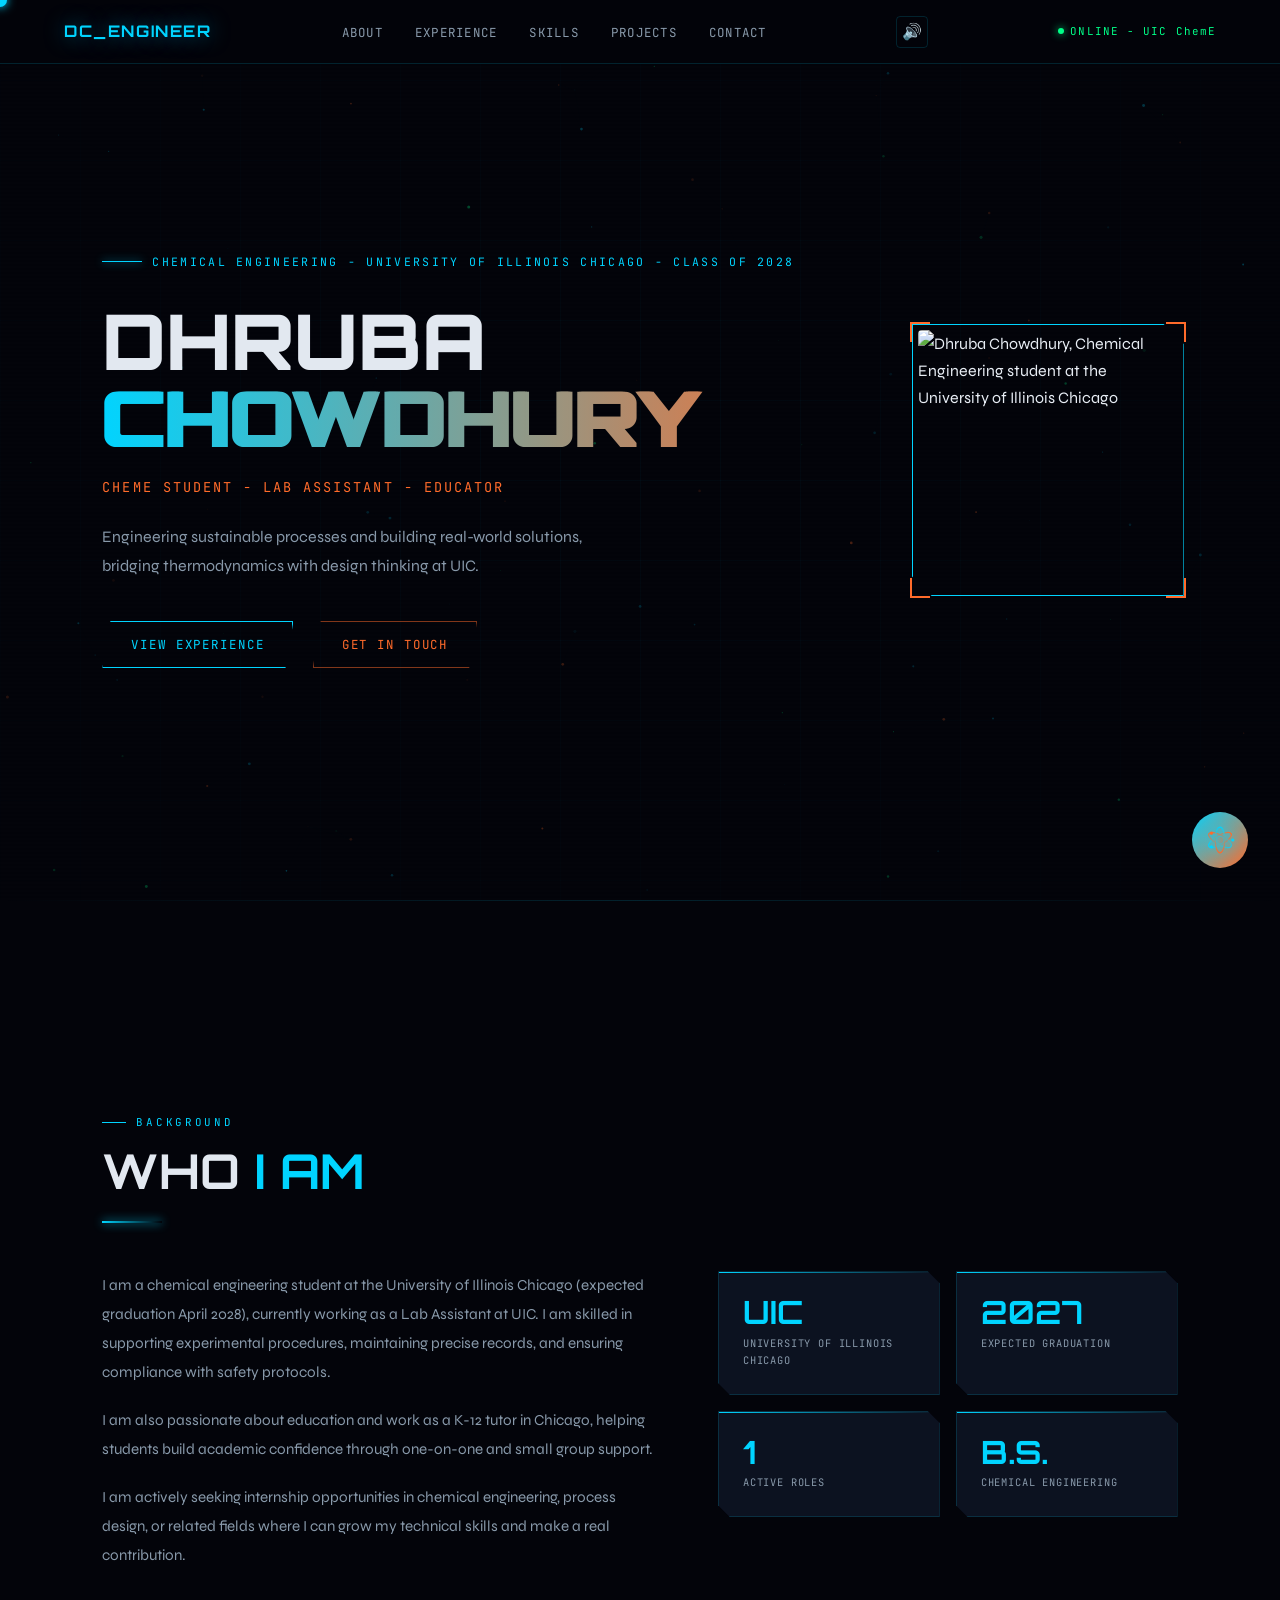
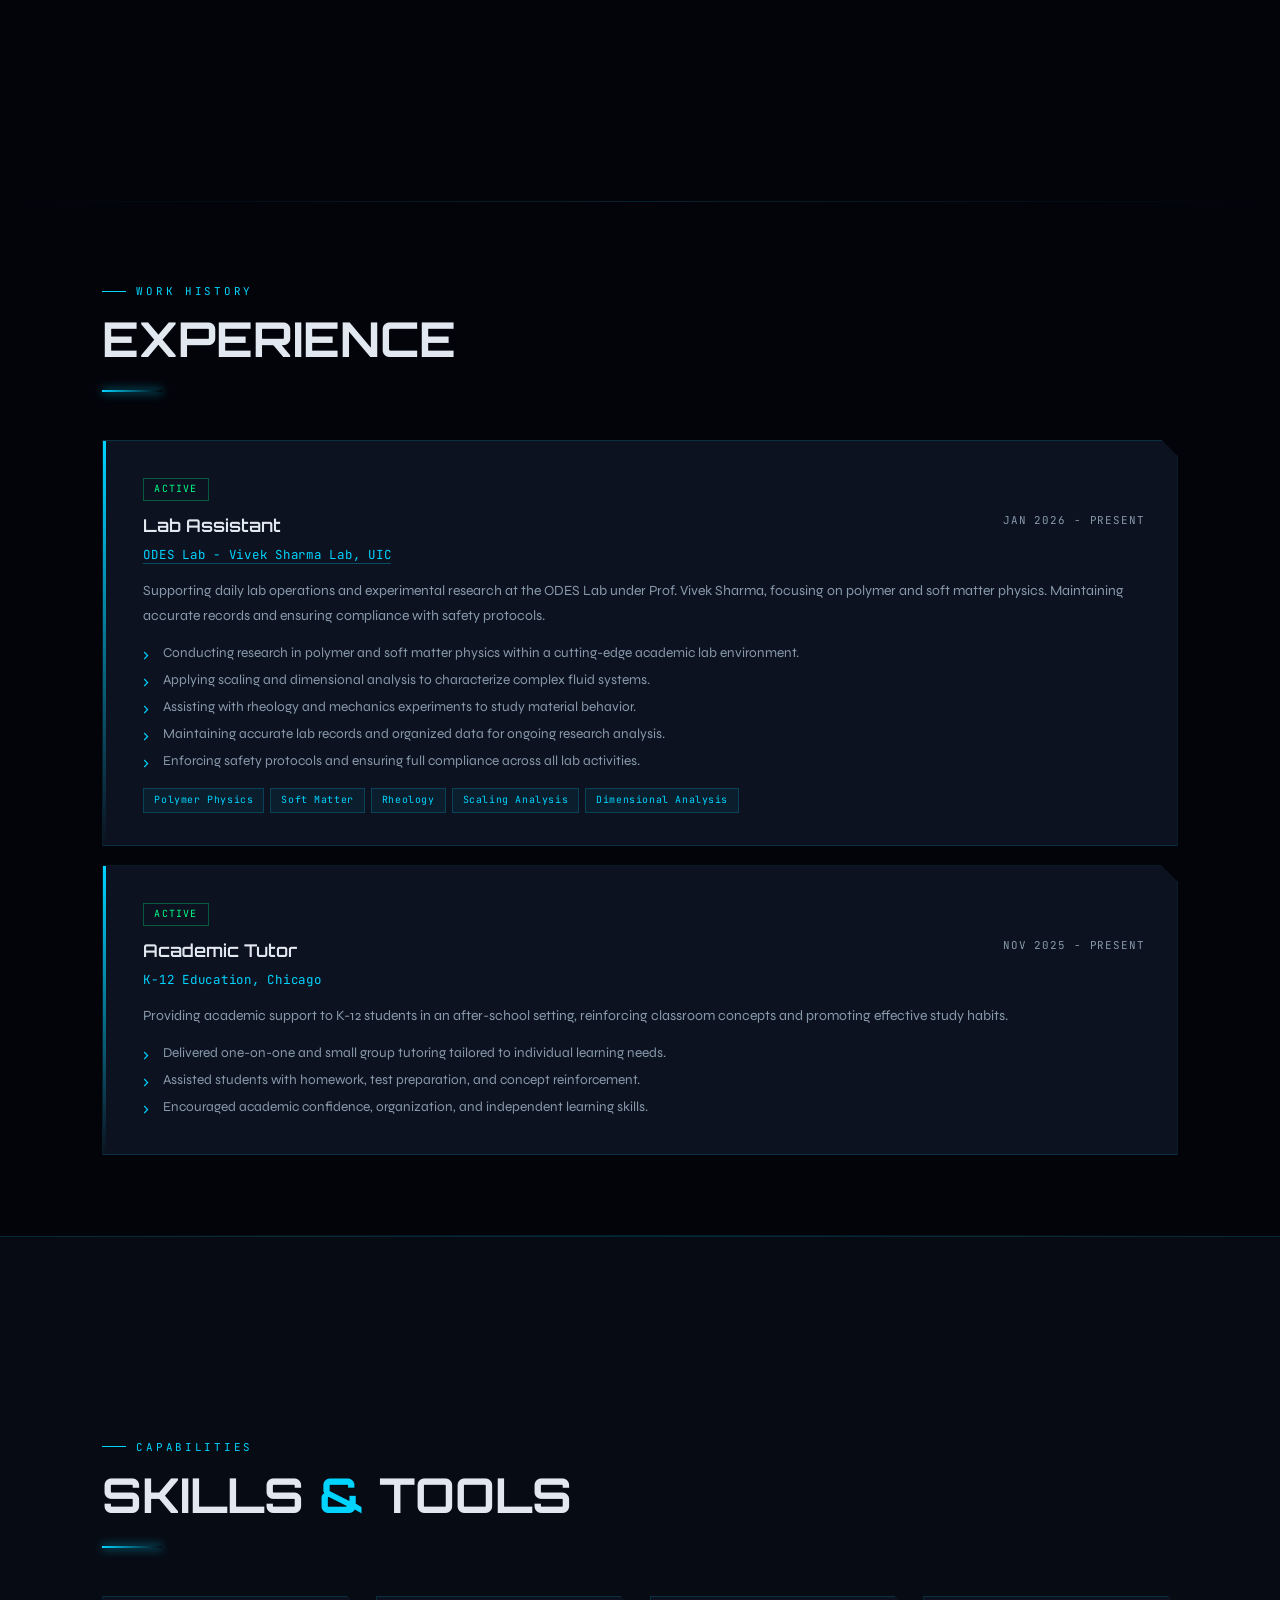
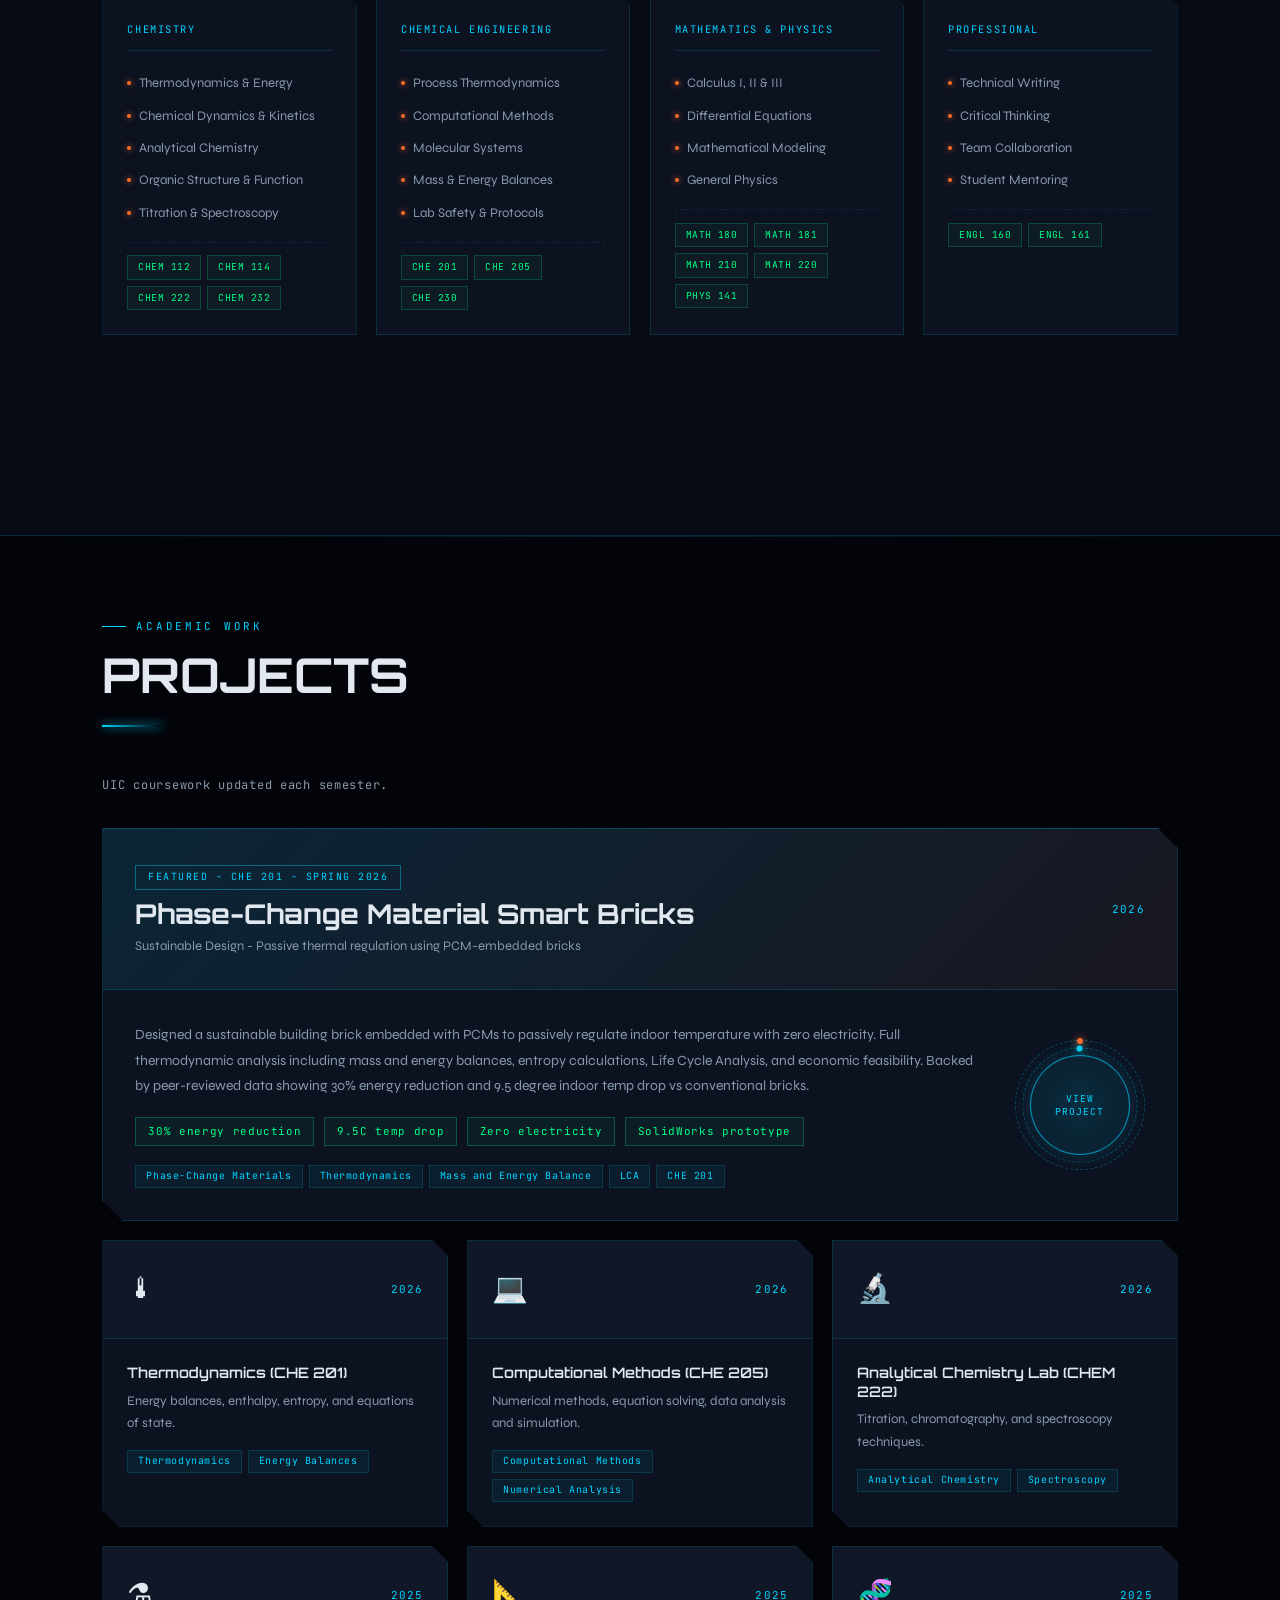
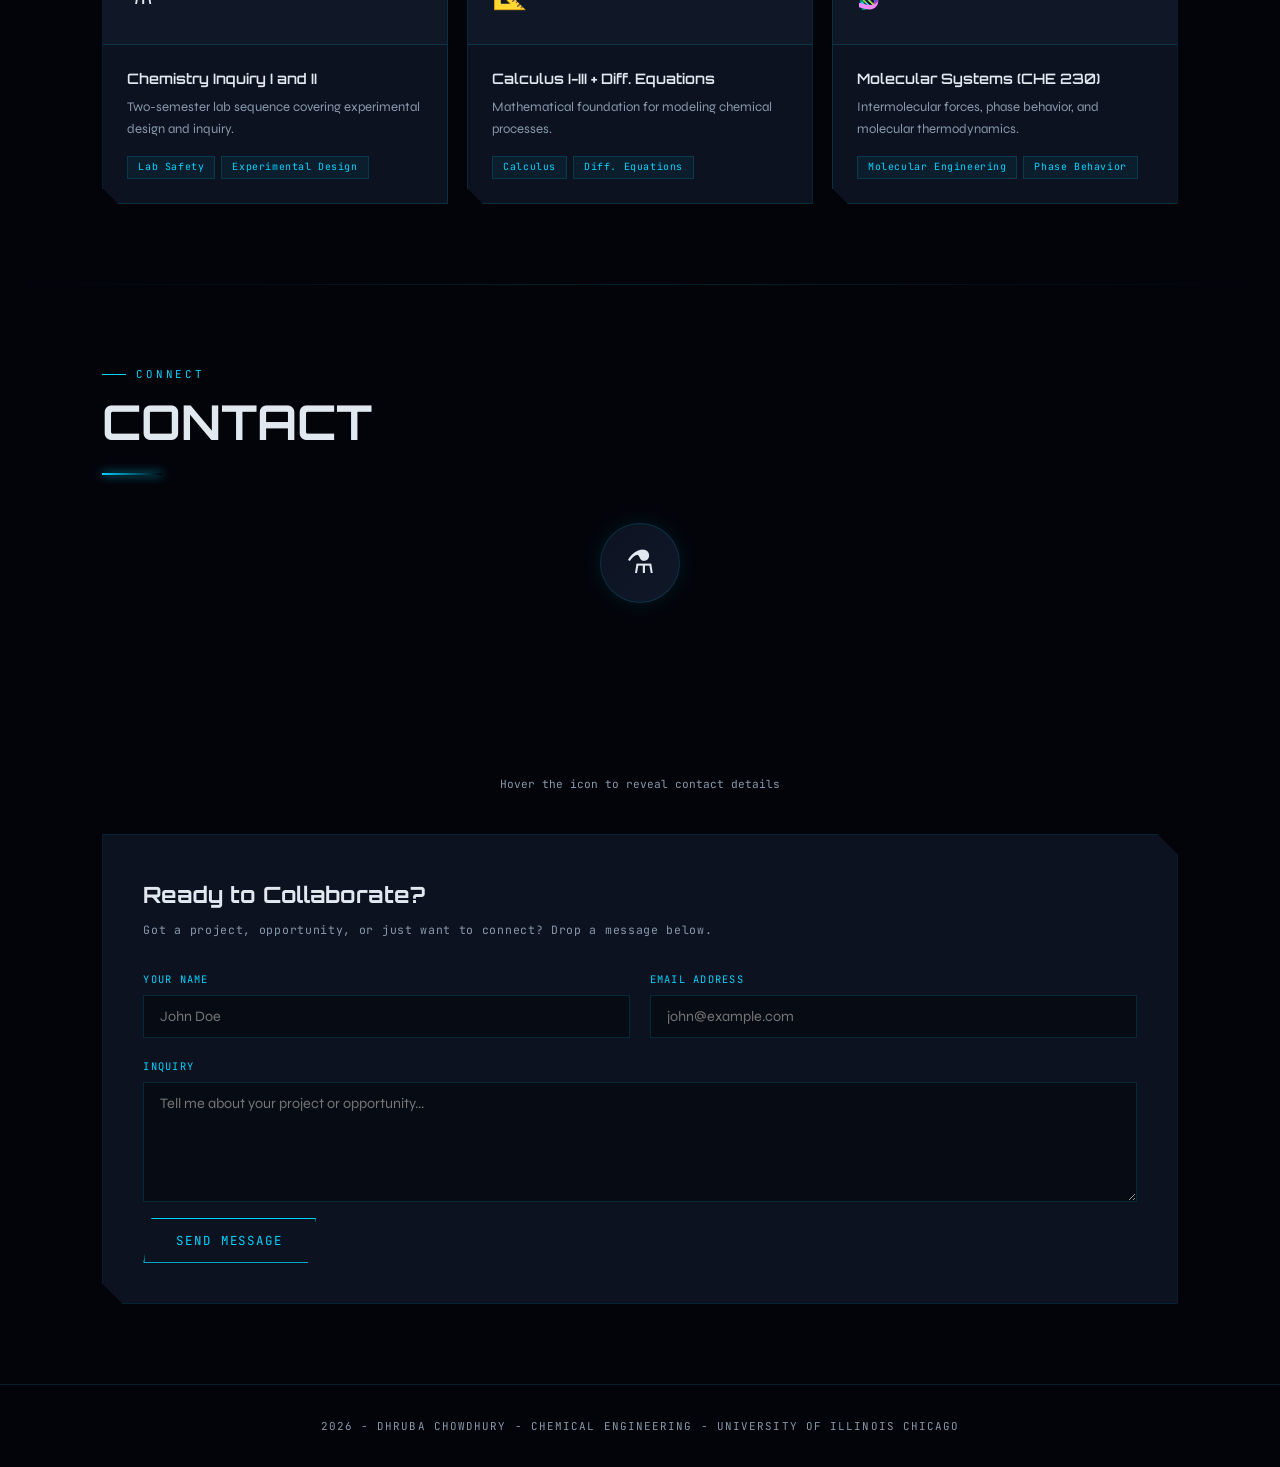
==== commit 3b91fba9: "feat: themed atom SVG bot icon, chatbot content update, and UI animations Agent-Logs-Url: https://gi" ====
--- a/index.html
+++ b/index.html
@@ -310,7 +310,32 @@
 
 <footer role="contentinfo">2026 - DHRUBA CHOWDHURY - CHEMICAL ENGINEERING - UNIVERSITY OF ILLINOIS CHICAGO</footer>
 
-<button class="chatbot-toggle" id="chatToggle" aria-label="Open chat assistant" title="Chat with AI">&#129302;</button>
+<button class="chatbot-toggle" id="chatToggle" aria-label="Open chat assistant" title="Chat with AI">
+  <svg class="chat-bot-icon" viewBox="0 0 40 40" fill="none" xmlns="http://www.w3.org/2000/svg" aria-hidden="true">
+    <!-- atom nucleus -->
+    <circle cx="20" cy="20" r="4" fill="url(#botGrad)"/>
+    <!-- orbit ring 1 -->
+    <ellipse cx="20" cy="20" rx="16" ry="6" stroke="url(#botGrad)" stroke-width="1.5" fill="none" transform="rotate(-30 20 20)"/>
+    <!-- orbit ring 2 -->
+    <ellipse cx="20" cy="20" rx="16" ry="6" stroke="url(#botGrad2)" stroke-width="1.5" fill="none" transform="rotate(30 20 20)"/>
+    <!-- orbit ring 3 (vertical) -->
+    <ellipse cx="20" cy="20" rx="16" ry="6" stroke="url(#botGrad)" stroke-width="1.5" fill="none" transform="rotate(90 20 20)"/>
+    <!-- electron dots -->
+    <circle cx="36" cy="20" r="2" fill="#00d4ff"/>
+    <circle cx="9.3" cy="11.5" r="2" fill="#ff6b2b"/>
+    <circle cx="9.3" cy="28.5" r="2" fill="#00d4ff"/>
+    <defs>
+      <linearGradient id="botGrad" x1="4" y1="20" x2="36" y2="20" gradientUnits="userSpaceOnUse">
+        <stop offset="0%" stop-color="#00d4ff"/>
+        <stop offset="100%" stop-color="#ff6b2b"/>
+      </linearGradient>
+      <linearGradient id="botGrad2" x1="4" y1="10" x2="36" y2="30" gradientUnits="userSpaceOnUse">
+        <stop offset="0%" stop-color="#ff6b2b"/>
+        <stop offset="100%" stop-color="#00d4ff"/>
+      </linearGradient>
+    </defs>
+  </svg>
+</button>
 <div class="chatbot-window" id="chatWindow" role="dialog" aria-label="DC_AI Chat Assistant" aria-modal="true">
   <div class="chat-header">
     <div class="chat-title">DC_AI - Ask Me Anything</div>
--- a/style.css
+++ b/style.css
@@ -47,7 +47,7 @@
 
 /* HEADSHOT */
 .headshot-wrap{animation:fadeIn 1s ease .5s both;position:relative;flex-shrink:0;}
-.headshot-img{width:260px;height:260px;object-fit:cover;object-position:top;border-radius:4px;display:block;position:relative;z-index:2;clip-path:polygon(0 0,calc(100% - 20px) 0,100% 20px,100% 100%,20px 100%,0 calc(100% - 20px));filter:grayscale(15%) contrast(1.05);}
+.headshot-img{width:260px;height:260px;object-fit:cover;object-position:top;border-radius:4px;display:block;position:relative;z-index:2;clip-path:polygon(0 0,calc(100% - 20px) 0,100% 20px,100% 100%,20px 100%,0 calc(100% - 20px));filter:grayscale(15%) contrast(1.05);animation:headshotFloat 5s ease-in-out 1.5s infinite;}
 .headshot-border{position:absolute;inset:-6px;border:1px solid var(--accent);clip-path:polygon(0 0,calc(100% - 20px) 0,100% 20px,100% 100%,20px 100%,0 calc(100% - 20px));z-index:1;animation:borderPulse 3s ease-in-out infinite;}
 .headshot-corner{position:absolute;width:20px;height:20px;border-color:var(--accent2);border-style:solid;z-index:3;}
 .headshot-corner.tl{top:-8px;left:-8px;border-width:2px 0 0 2px;}
@@ -55,6 +55,7 @@
 .headshot-corner.bl{bottom:-8px;left:-8px;border-width:0 0 2px 2px;}
 .headshot-corner.br{bottom:-8px;right:-8px;border-width:0 2px 2px 0;}
 @keyframes borderPulse{0%,100%{opacity:.5;box-shadow:0 0 10px rgba(0,212,255,0.1)}50%{opacity:1;box-shadow:0 0 20px rgba(0,212,255,0.3)}}
+@keyframes headshotFloat{0%,100%{transform:translateY(0)}50%{transform:translateY(-10px)}}
 
 /* BUTTONS */
 .btn-p{display:inline-flex;align-items:center;gap:8px;background:transparent;border:1px solid var(--accent);color:var(--accent);padding:12px 28px;font-family:'JetBrains Mono',monospace;font-size:0.78rem;letter-spacing:0.15em;text-transform:uppercase;text-decoration:none;transition:all .3s;position:relative;overflow:hidden;clip-path:polygon(8px 0%,100% 0%,calc(100% - 8px) 100%,0% 100%);}
@@ -72,6 +73,18 @@
 .sd{width:60px;height:2px;background:linear-gradient(90deg,var(--accent),transparent);margin:1.5rem 0 3rem;box-shadow:0 0 10px var(--accent);}
 .reveal{opacity:0;transform:translateY(28px);transition:opacity .7s ease,transform .7s ease;}
 .reveal.visible{opacity:1!important;transform:translateY(0)!important;}
+/* Stagger reveal delays for grid children */
+.sg .sgr:nth-child(1){transition-delay:.05s;}
+.sg .sgr:nth-child(2){transition-delay:.15s;}
+.sg .sgr:nth-child(3){transition-delay:.25s;}
+.sg .sgr:nth-child(4){transition-delay:.35s;}
+.pg .pc:nth-child(1){transition-delay:.0s;}
+.pg .pc:nth-child(2){transition-delay:.08s;}
+.pg .pc:nth-child(3){transition-delay:.16s;}
+.pg .pc:nth-child(4){transition-delay:.24s;}
+.pg .pc:nth-child(5){transition-delay:.32s;}
+.pg .pc:nth-child(6){transition-delay:.40s;}
+.pg .pc:nth-child(7){transition-delay:.48s;}
 
 /* ABOUT */
 .about-grid{display:grid;grid-template-columns:1.2fr 1fr;gap:4rem;align-items:start;}
@@ -190,17 +203,21 @@
 .form-success{display:none;font-family:'JetBrains Mono',monospace;font-size:0.8rem;color:var(--accent3);margin-top:1rem;border:1px solid rgba(0,255,136,0.3);padding:10px 16px;background:rgba(0,255,136,0.05);}
 
 /* CHATBOT */
-.chatbot-toggle{position:fixed;bottom:2rem;right:2rem;width:56px;height:56px;background:linear-gradient(135deg,var(--accent),var(--accent2));border:none;border-radius:50%;cursor:pointer;z-index:500;display:flex;align-items:center;justify-content:center;font-size:1.4rem;transition:transform .3s;animation:chatPulse 3s ease-in-out infinite;}
-.chatbot-toggle:hover{transform:scale(1.1);}
+.chatbot-toggle{position:fixed;bottom:2rem;right:2rem;width:56px;height:56px;background:linear-gradient(135deg,var(--accent),var(--accent2));border:none;border-radius:50%;cursor:pointer;z-index:500;display:flex;align-items:center;justify-content:center;transition:transform .3s;animation:chatPulse 3s ease-in-out infinite;}
+.chatbot-toggle:hover{transform:scale(1.15) rotate(15deg);}
+.chat-bot-icon{width:32px;height:32px;filter:drop-shadow(0 0 6px rgba(0,212,255,0.8));transition:filter .3s;}
+.chatbot-toggle:hover .chat-bot-icon{filter:drop-shadow(0 0 12px rgba(255,255,255,0.9));}
 @keyframes chatPulse{0%,100%{box-shadow:0 0 20px rgba(0,212,255,0.4)}50%{box-shadow:0 0 35px rgba(0,212,255,0.7)}}
-.chatbot-window{position:fixed;bottom:5.5rem;right:2rem;width:360px;max-height:520px;background:var(--surface);border:1px solid var(--border);z-index:500;display:none;flex-direction:column;clip-path:polygon(0 0,calc(100% - 16px) 0,100% 16px,100% 100%,0 100%);box-shadow:0 20px 60px rgba(0,0,0,0.5);}
-.chatbot-window.open{display:flex;}
+.chatbot-window{position:fixed;bottom:5.5rem;right:2rem;width:360px;max-height:520px;background:var(--surface);border:1px solid var(--border);z-index:500;display:none;flex-direction:column;clip-path:polygon(0 0,calc(100% - 16px) 0,100% 16px,100% 100%,0 100%);box-shadow:0 20px 60px rgba(0,0,0,0.5);transform-origin:bottom right;}
+.chatbot-window.open{display:flex;animation:chatSlideIn .35s cubic-bezier(0.34,1.4,0.64,1) both;}
+@keyframes chatSlideIn{from{opacity:0;transform:scale(0.85) translateY(20px)}to{opacity:1;transform:scale(1) translateY(0)}}
 .chat-header{background:linear-gradient(90deg,rgba(0,212,255,0.15),rgba(255,107,43,0.08));padding:1rem 1.2rem;border-bottom:1px solid var(--border);display:flex;justify-content:space-between;align-items:center;}
 .chat-title{font-family:'Orbitron',monospace;font-size:0.8rem;color:var(--accent);letter-spacing:0.08em;}
-.chat-close{background:none;border:none;color:var(--muted);cursor:pointer;font-size:1.2rem;transition:color .2s;}
-.chat-close:hover{color:var(--text);}
+.chat-close{background:none;border:none;color:var(--muted);cursor:pointer;font-size:1.2rem;transition:color .2s,transform .2s;}
+.chat-close:hover{color:var(--text);transform:rotate(90deg);}
 .chat-messages{flex:1;overflow-y:auto;padding:1rem;display:flex;flex-direction:column;gap:0.8rem;min-height:200px;max-height:300px;}
-.chat-msg{max-width:85%;padding:10px 14px;font-size:0.83rem;line-height:1.5;}
+.chat-msg{max-width:85%;padding:10px 14px;font-size:0.83rem;line-height:1.5;animation:msgPop .3s cubic-bezier(0.34,1.5,0.64,1) both;}
+@keyframes msgPop{from{opacity:0;transform:scale(0.8) translateY(8px)}to{opacity:1;transform:scale(1) translateY(0)}}
 .chat-msg.bot{background:var(--surface2);border:1px solid var(--border);color:var(--text);align-self:flex-start;clip-path:polygon(0 0,calc(100% - 8px) 0,100% 8px,100% 100%,0 100%);}
 .chat-msg.user{background:rgba(0,212,255,0.12);border:1px solid rgba(0,212,255,0.2);color:var(--text);align-self:flex-end;clip-path:polygon(8px 0%,100% 0%,100% 100%,0 100%);}
 .chat-typing{display:flex;gap:4px;padding:10px 14px;align-self:flex-start;}
@@ -210,8 +227,8 @@
 @keyframes typing{0%,80%,100%{transform:scale(0.6);opacity:.4}40%{transform:scale(1);opacity:1}}
 .chat-input-row{display:flex;border-top:1px solid var(--border);}
 .chat-input{flex:1;background:transparent;border:none;outline:none;padding:12px 14px;color:var(--text);font-family:'Syne',sans-serif;font-size:0.85rem;}
-.chat-send{background:none;border:none;border-left:1px solid var(--border);padding:0 14px;color:var(--accent);cursor:pointer;font-size:1.2rem;transition:color .2s;}
-.chat-send:hover{color:var(--accent2);}
+.chat-send{background:none;border:none;border-left:1px solid var(--border);padding:0 14px;color:var(--accent);cursor:pointer;font-size:1.2rem;transition:color .2s,transform .2s;}
+.chat-send:hover{color:var(--accent2);transform:translateX(3px);}
 
 /* FOOTER */
 footer{text-align:center;padding:2rem;font-family:'JetBrains Mono',monospace;font-size:0.68rem;color:var(--muted);letter-spacing:0.1em;border-top:1px solid var(--border);position:relative;z-index:2;}
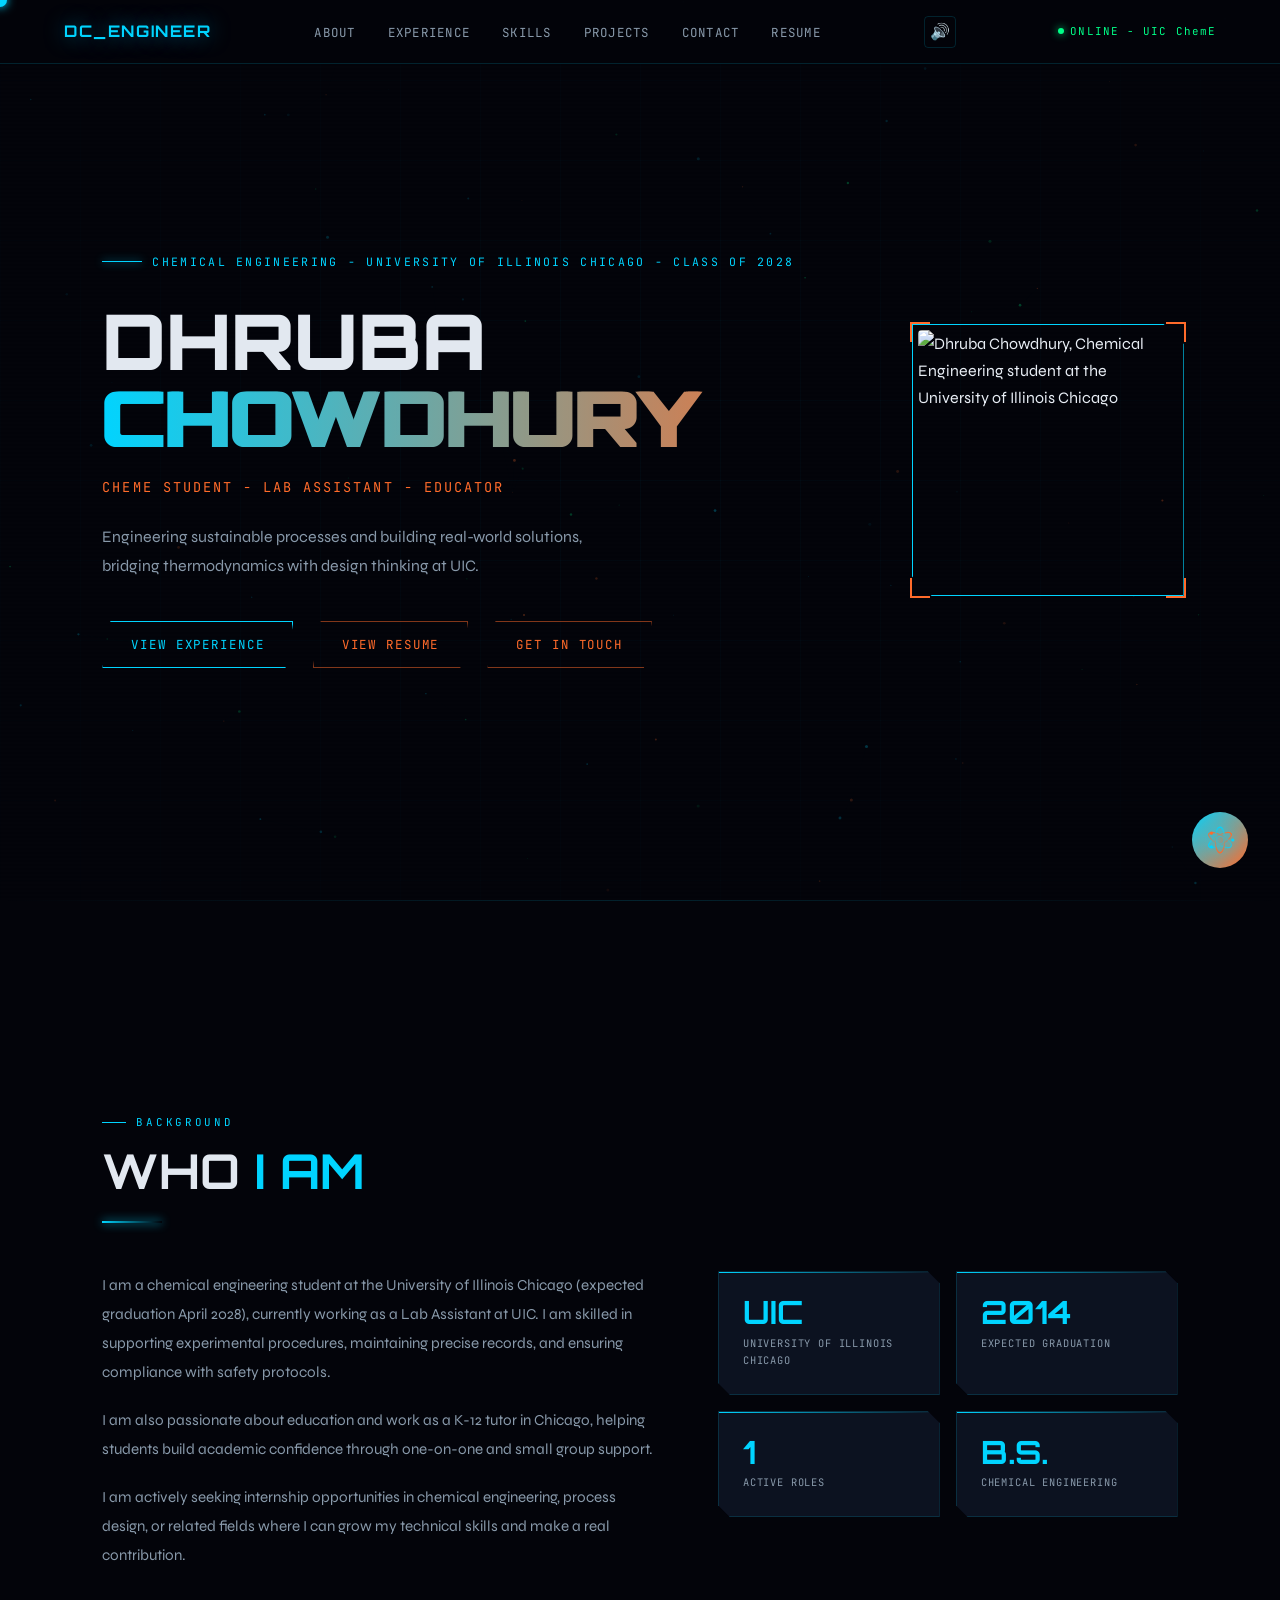
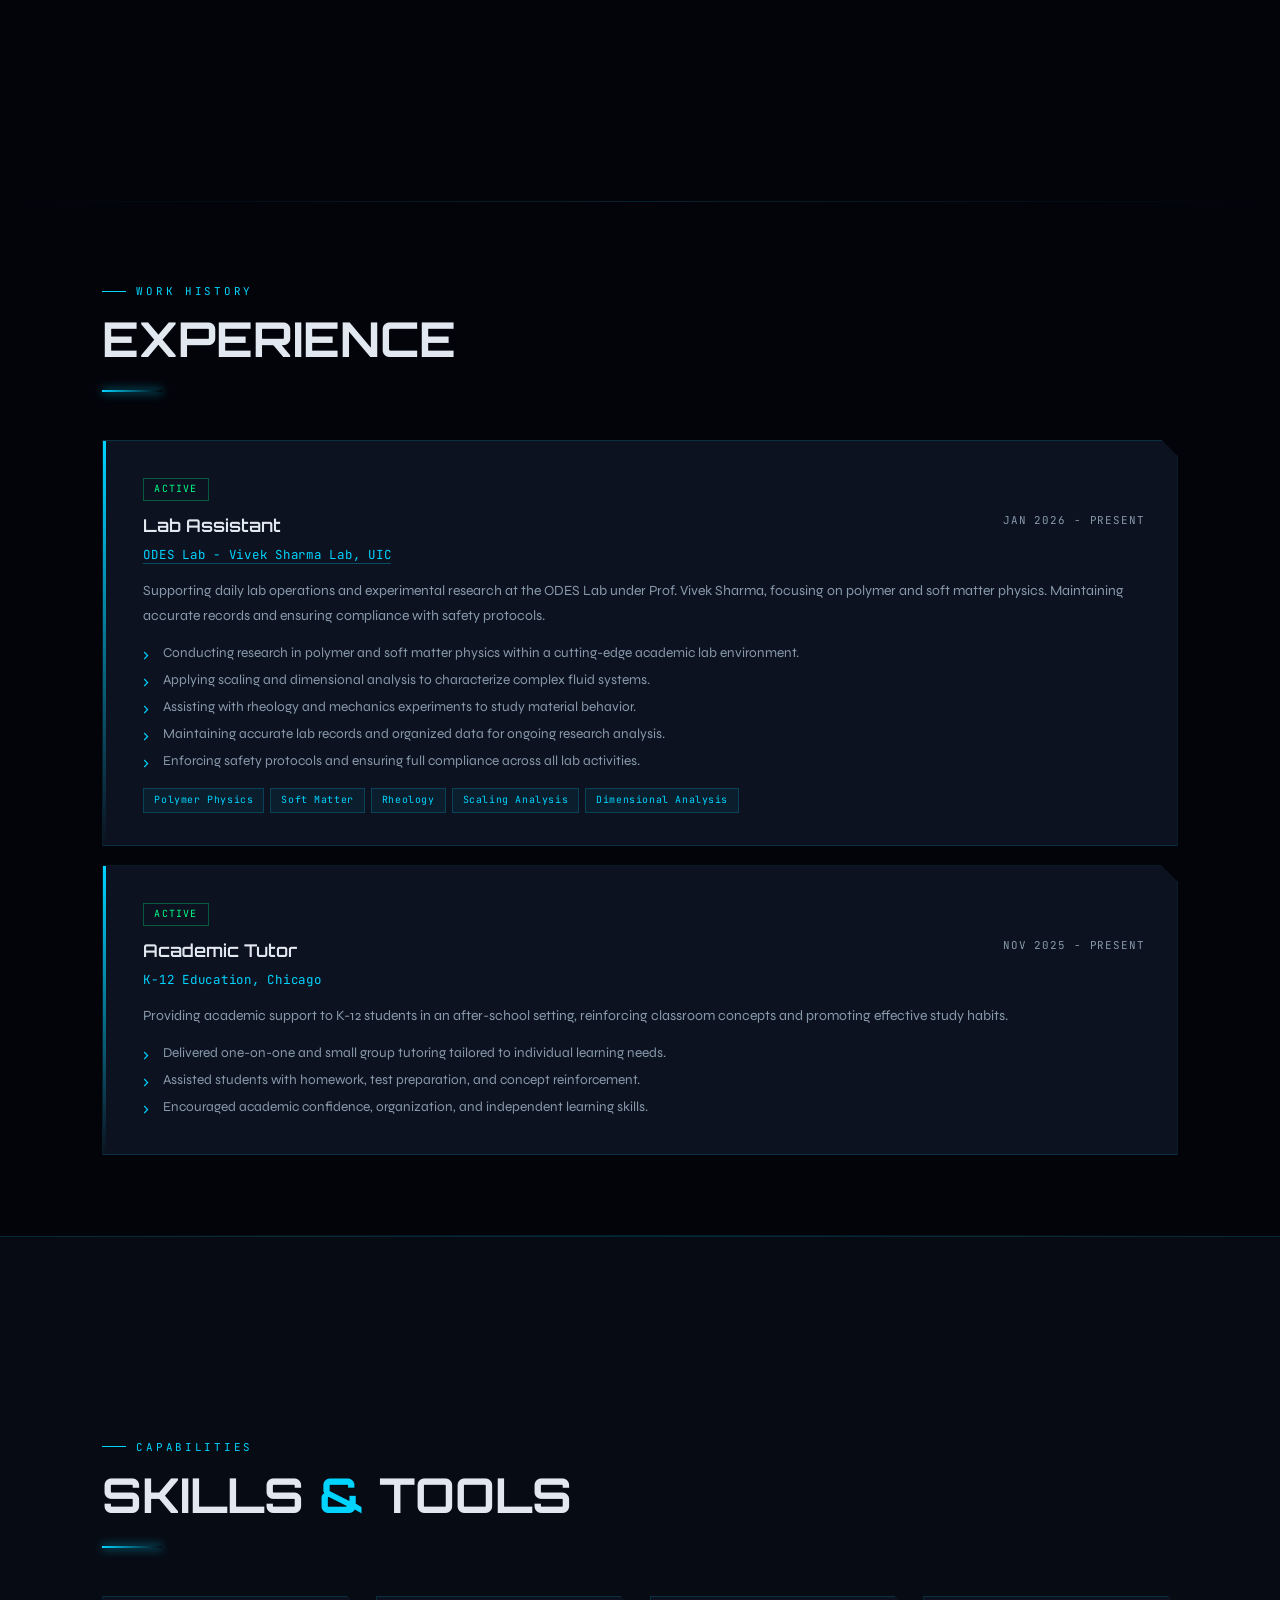
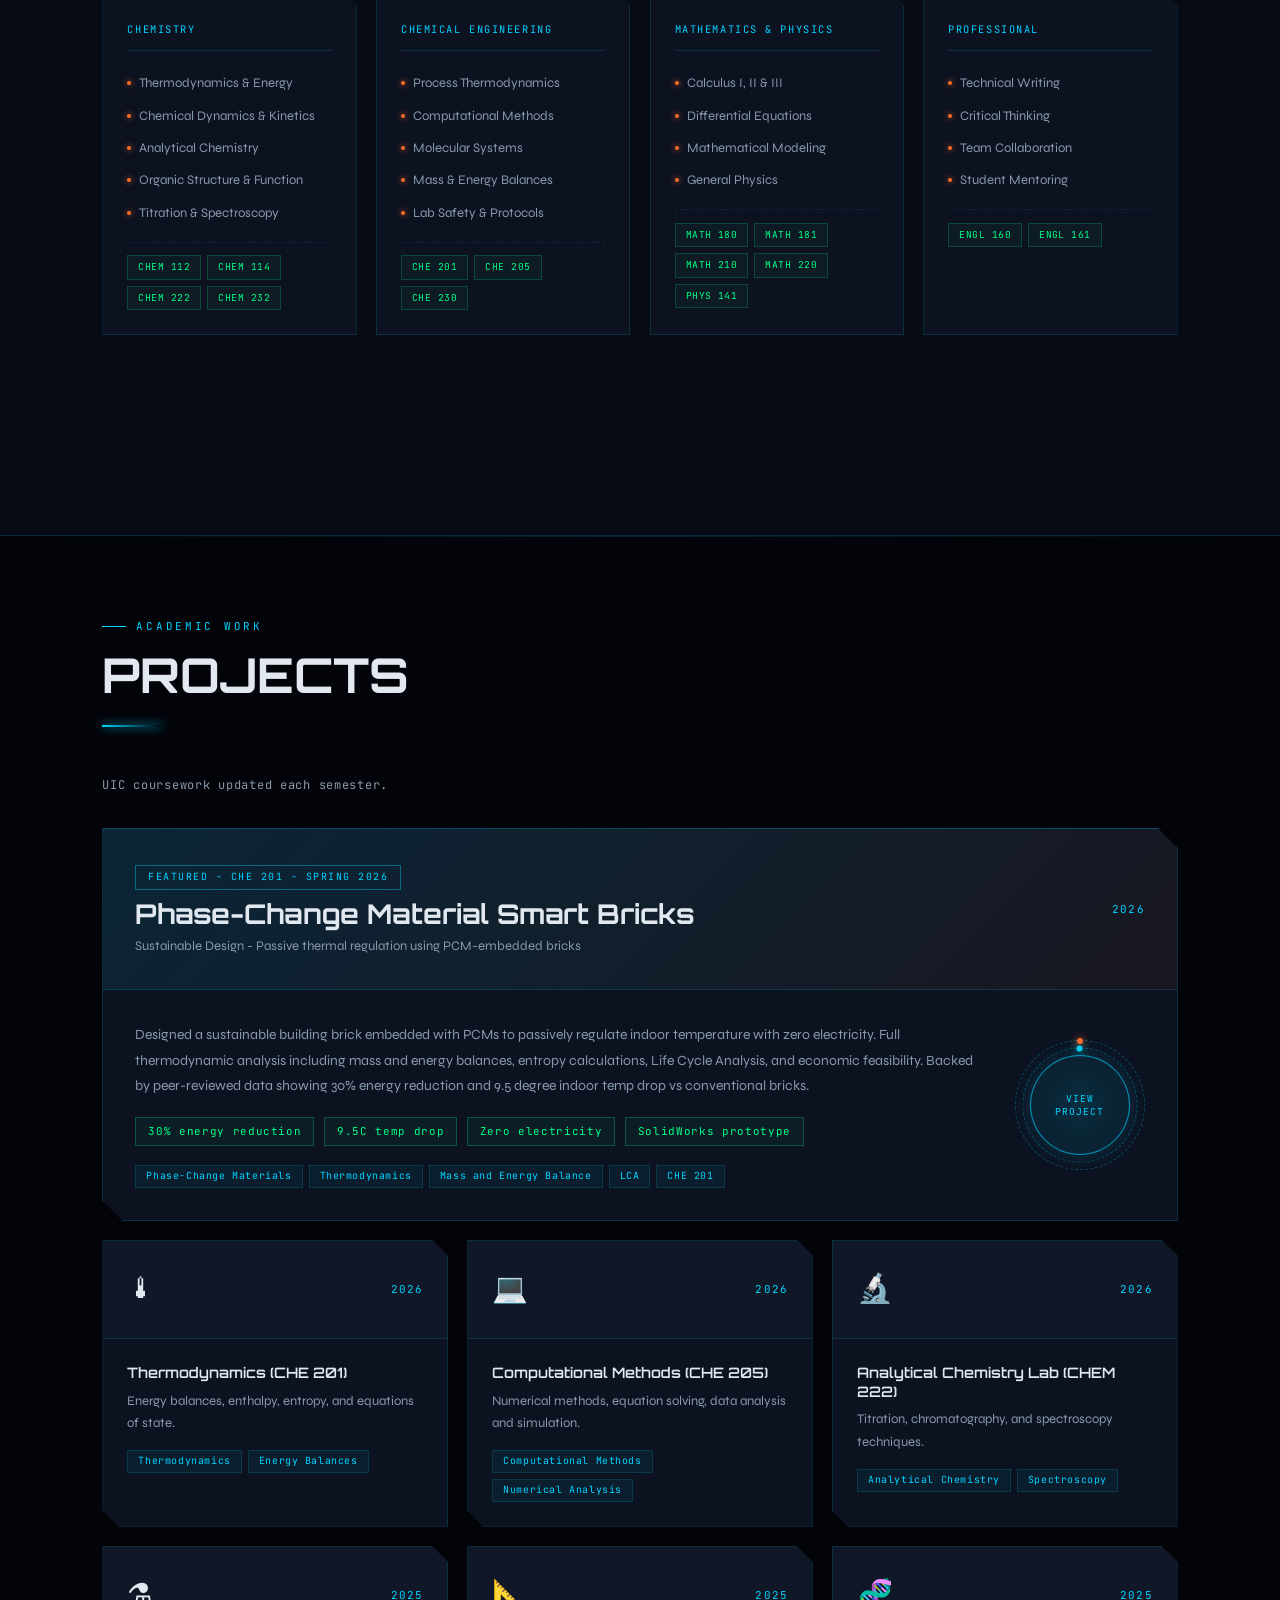
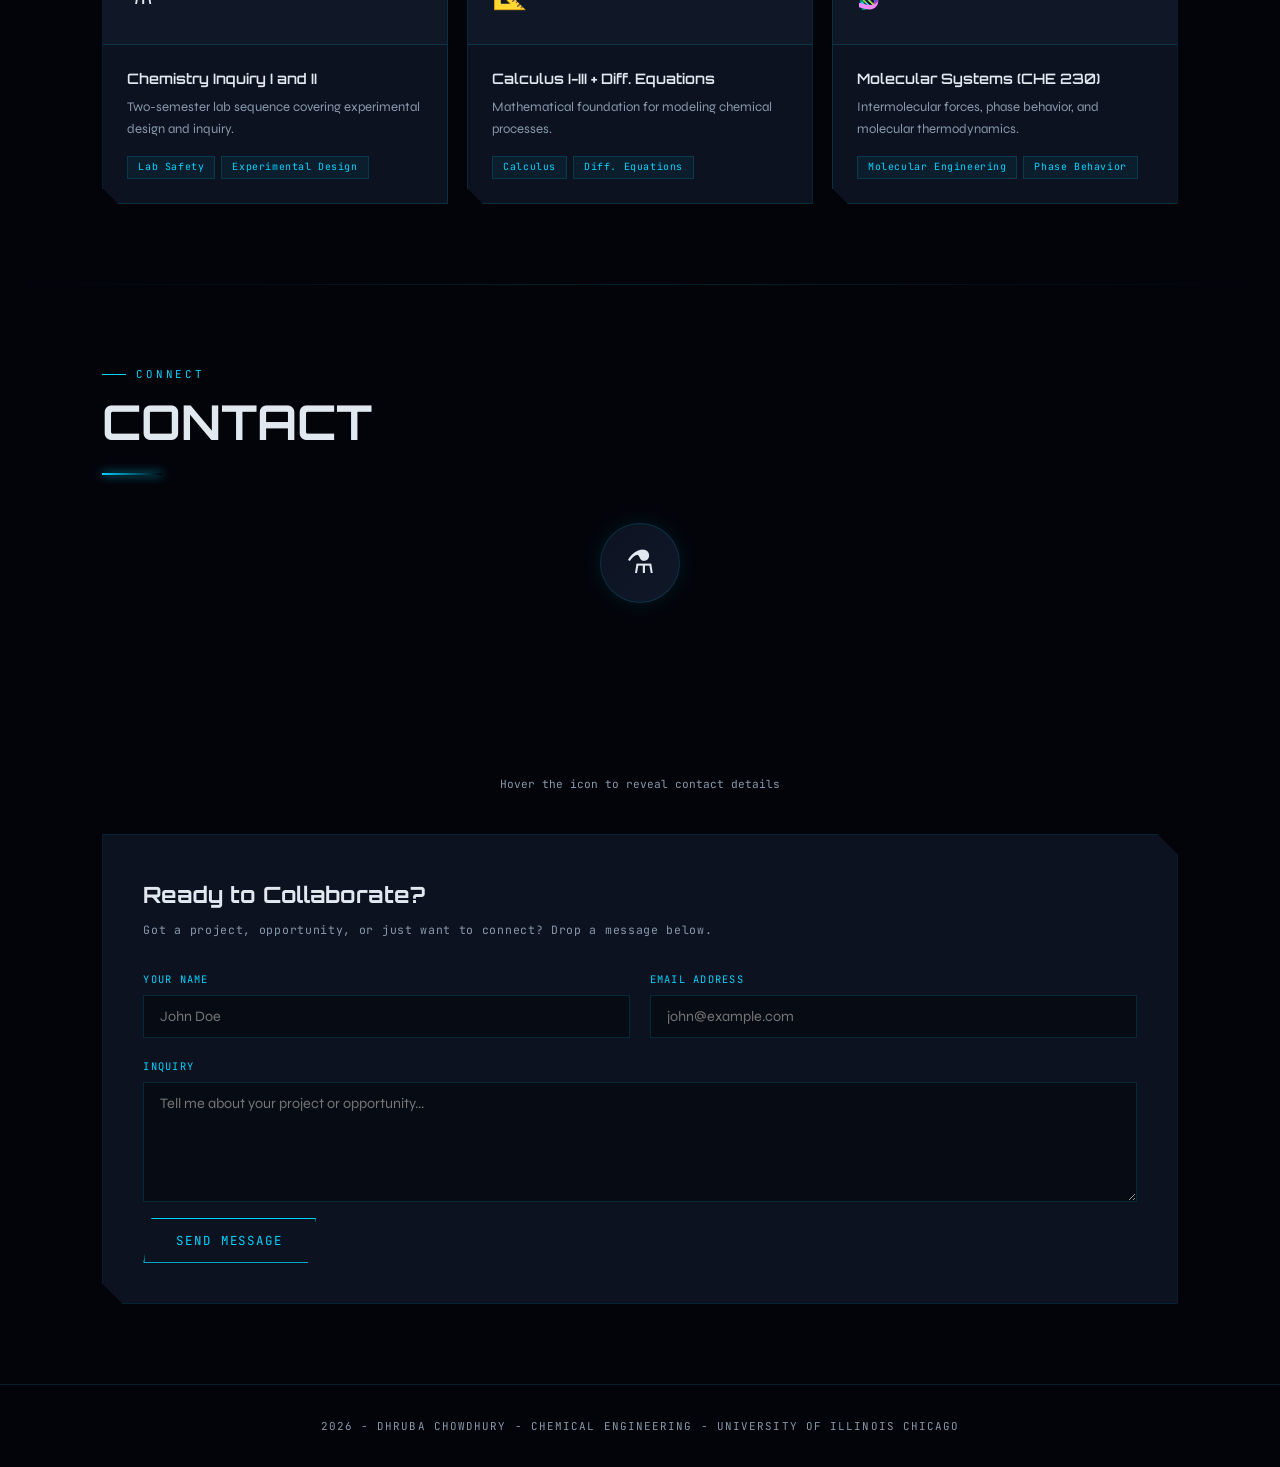
==== commit ccf7c9f7: "Add view-only Google Doc resume link to nav, hero, and chatbot Agent-Logs-Url: https://github.com/Dh" ====
--- a/index.html
+++ b/index.html
@@ -38,6 +38,7 @@
     <li><a href="#skills">Skills</a></li>
     <li><a href="#projects">Projects</a></li>
     <li><a href="#contact">Contact</a></li>
+    <li><a href="https://docs.google.com/document/d/1D4hinNcP876NUhOnp0nesNC0Lxg7hMAG/preview" target="_blank" rel="noopener noreferrer" aria-label="View resume (opens in new window)">Resume</a></li>
   </ul>
   <button class="audio-toggle" id="audioToggle" aria-label="Mute audio" title="Toggle audio">&#128266;</button>
   <div class="nav-status"><div class="status-dot"></div>ONLINE - UIC ChemE</div>
@@ -56,6 +57,7 @@
       <p class="hero-sub">Engineering sustainable processes and building real-world solutions, bridging thermodynamics with design thinking at UIC.</p>
       <div class="hero-cta">
         <a href="#experience" class="btn-p">View Experience</a>
+        <a href="https://docs.google.com/document/d/1D4hinNcP876NUhOnp0nesNC0Lxg7hMAG/preview" target="_blank" rel="noopener noreferrer" class="btn-s" aria-label="View Dhruba's resume (opens in new window)">View Resume</a>
         <a href="#contact" class="btn-s">Get In Touch</a>
       </div>
     </div>
--- a/style.css
+++ b/style.css
@@ -47,7 +47,7 @@
 
 /* HEADSHOT */
 .headshot-wrap{animation:fadeIn 1s ease .5s both;position:relative;flex-shrink:0;}
-.headshot-img{width:260px;height:260px;object-fit:cover;object-position:top;border-radius:4px;display:block;position:relative;z-index:2;clip-path:polygon(0 0,calc(100% - 20px) 0,100% 20px,100% 100%,20px 100%,0 calc(100% - 20px));filter:grayscale(15%) contrast(1.05);animation:headshotFloat 5s ease-in-out 1.5s infinite;}
+.headshot-img{width:260px;height:260px;object-fit:cover;object-position:top;border-radius:4px;display:block;position:relative;z-index:2;clip-path:polygon(0 0,calc(100% - 20px) 0,100% 20px,100% 100%,20px 100%,0 calc(100% - 20px));filter:grayscale(15%) contrast(1.05);animation:headshotFloat 5s ease-in-out 1.5s infinite both;}
 .headshot-border{position:absolute;inset:-6px;border:1px solid var(--accent);clip-path:polygon(0 0,calc(100% - 20px) 0,100% 20px,100% 100%,20px 100%,0 calc(100% - 20px));z-index:1;animation:borderPulse 3s ease-in-out infinite;}
 .headshot-corner{position:absolute;width:20px;height:20px;border-color:var(--accent2);border-style:solid;z-index:3;}
 .headshot-corner.tl{top:-8px;left:-8px;border-width:2px 0 0 2px;}
@@ -203,9 +203,9 @@
 .form-success{display:none;font-family:'JetBrains Mono',monospace;font-size:0.8rem;color:var(--accent3);margin-top:1rem;border:1px solid rgba(0,255,136,0.3);padding:10px 16px;background:rgba(0,255,136,0.05);}
 
 /* CHATBOT */
-.chatbot-toggle{position:fixed;bottom:2rem;right:2rem;width:56px;height:56px;background:linear-gradient(135deg,var(--accent),var(--accent2));border:none;border-radius:50%;cursor:pointer;z-index:500;display:flex;align-items:center;justify-content:center;transition:transform .3s;animation:chatPulse 3s ease-in-out infinite;}
+.chatbot-toggle{position:fixed;bottom:2rem;right:2rem;width:56px;height:56px;background:linear-gradient(135deg,var(--accent),var(--accent2));border:none;border-radius:50%;cursor:pointer;z-index:500;display:flex;align-items:center;justify-content:center;transform-origin:center center;transition:transform .3s;animation:chatPulse 3s ease-in-out infinite;}
 .chatbot-toggle:hover{transform:scale(1.15) rotate(15deg);}
-.chat-bot-icon{width:32px;height:32px;filter:drop-shadow(0 0 6px rgba(0,212,255,0.8));transition:filter .3s;}
+.chat-bot-icon{width:32px;height:32px;filter:drop-shadow(0 0 6px rgba(0,212,255,0.8));transition:filter .3s,transform .3s;}
 .chatbot-toggle:hover .chat-bot-icon{filter:drop-shadow(0 0 12px rgba(255,255,255,0.9));}
 @keyframes chatPulse{0%,100%{box-shadow:0 0 20px rgba(0,212,255,0.4)}50%{box-shadow:0 0 35px rgba(0,212,255,0.7)}}
 .chatbot-window{position:fixed;bottom:5.5rem;right:2rem;width:360px;max-height:520px;background:var(--surface);border:1px solid var(--border);z-index:500;display:none;flex-direction:column;clip-path:polygon(0 0,calc(100% - 16px) 0,100% 16px,100% 100%,0 100%);box-shadow:0 20px 60px rgba(0,0,0,0.5);transform-origin:bottom right;}
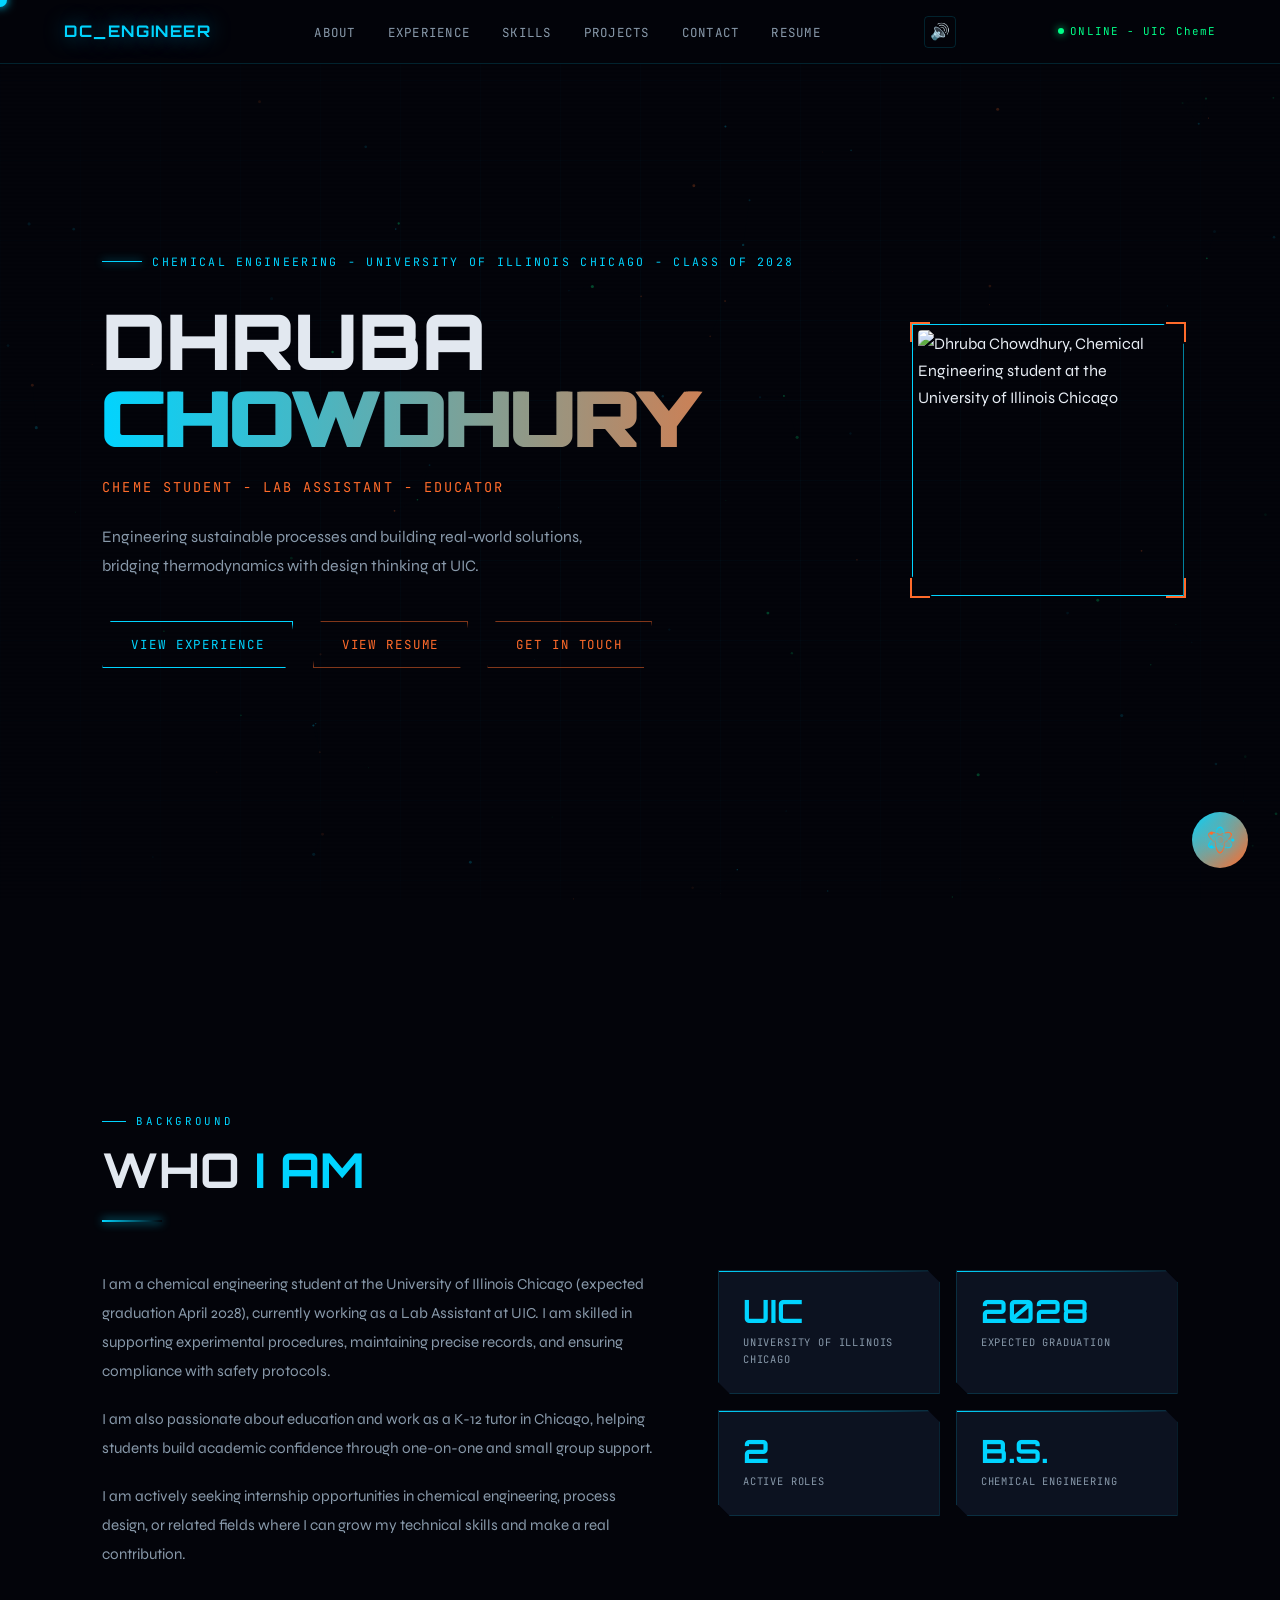
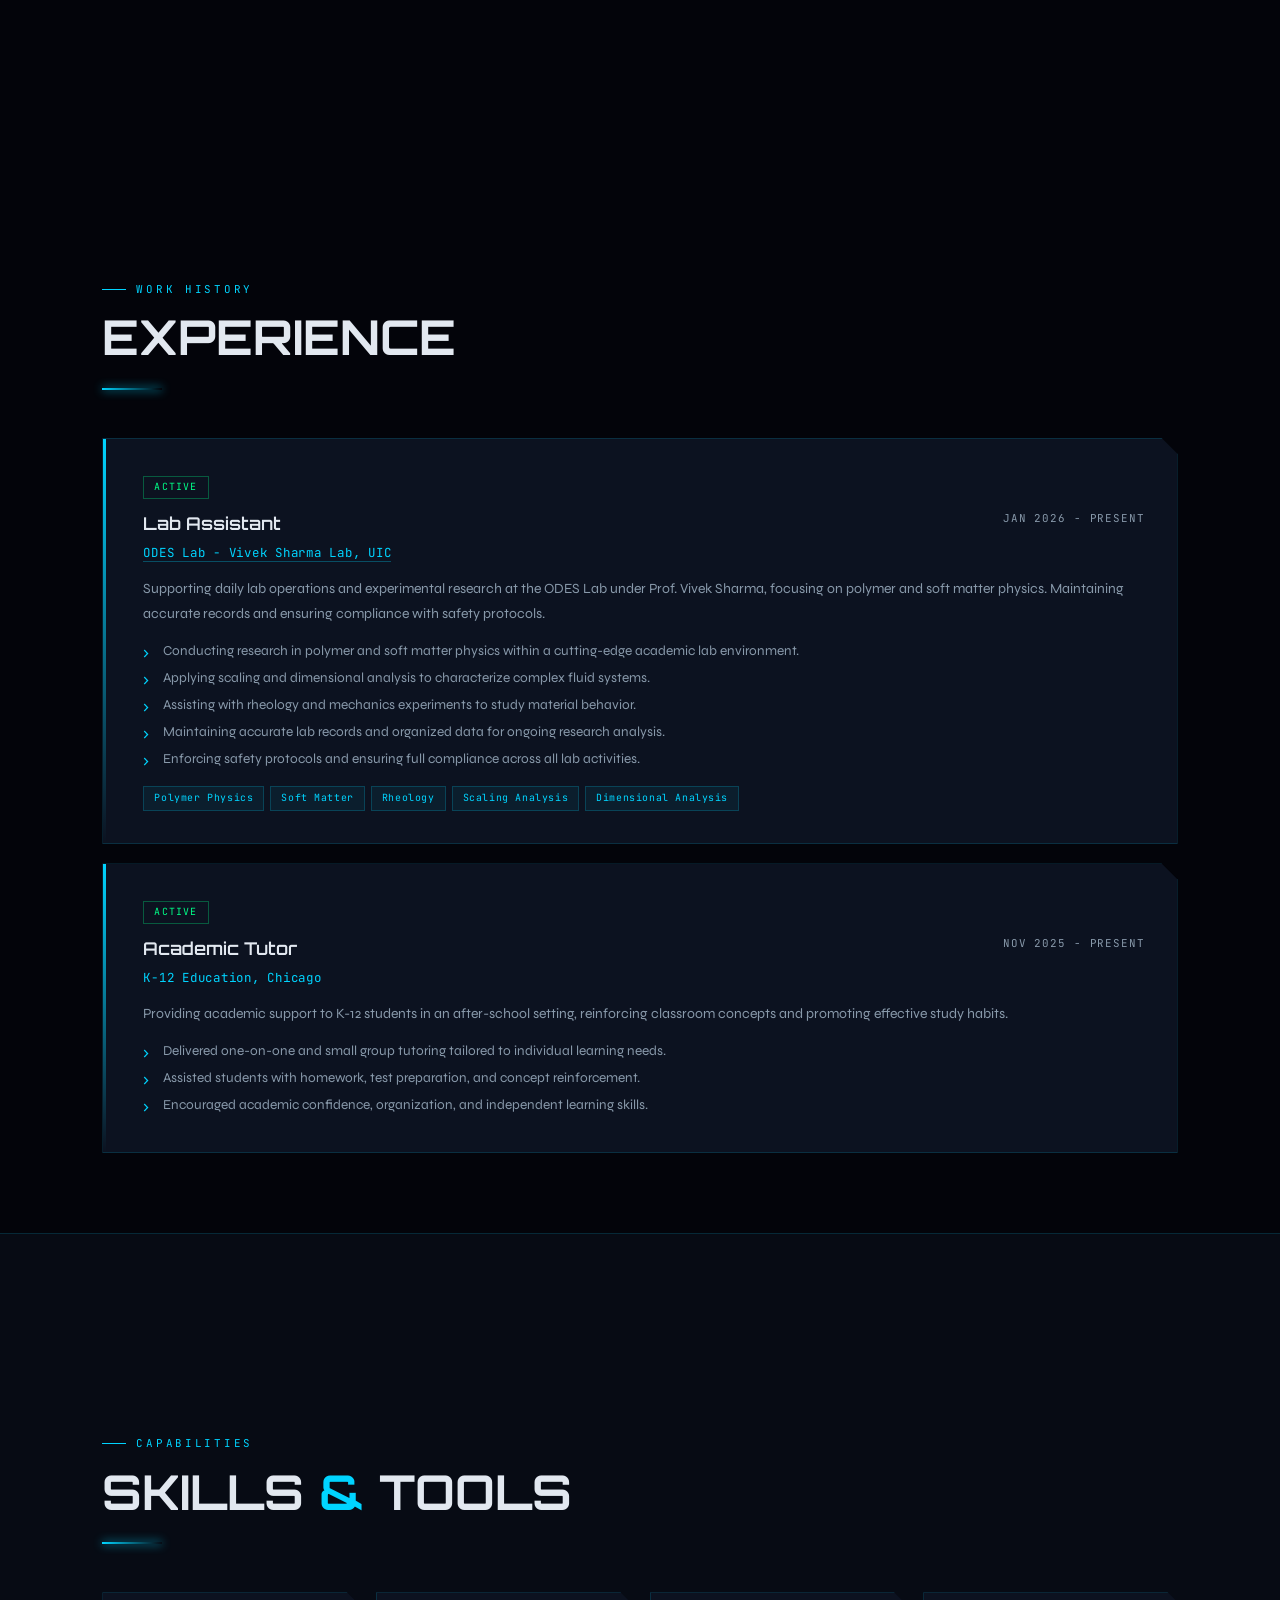
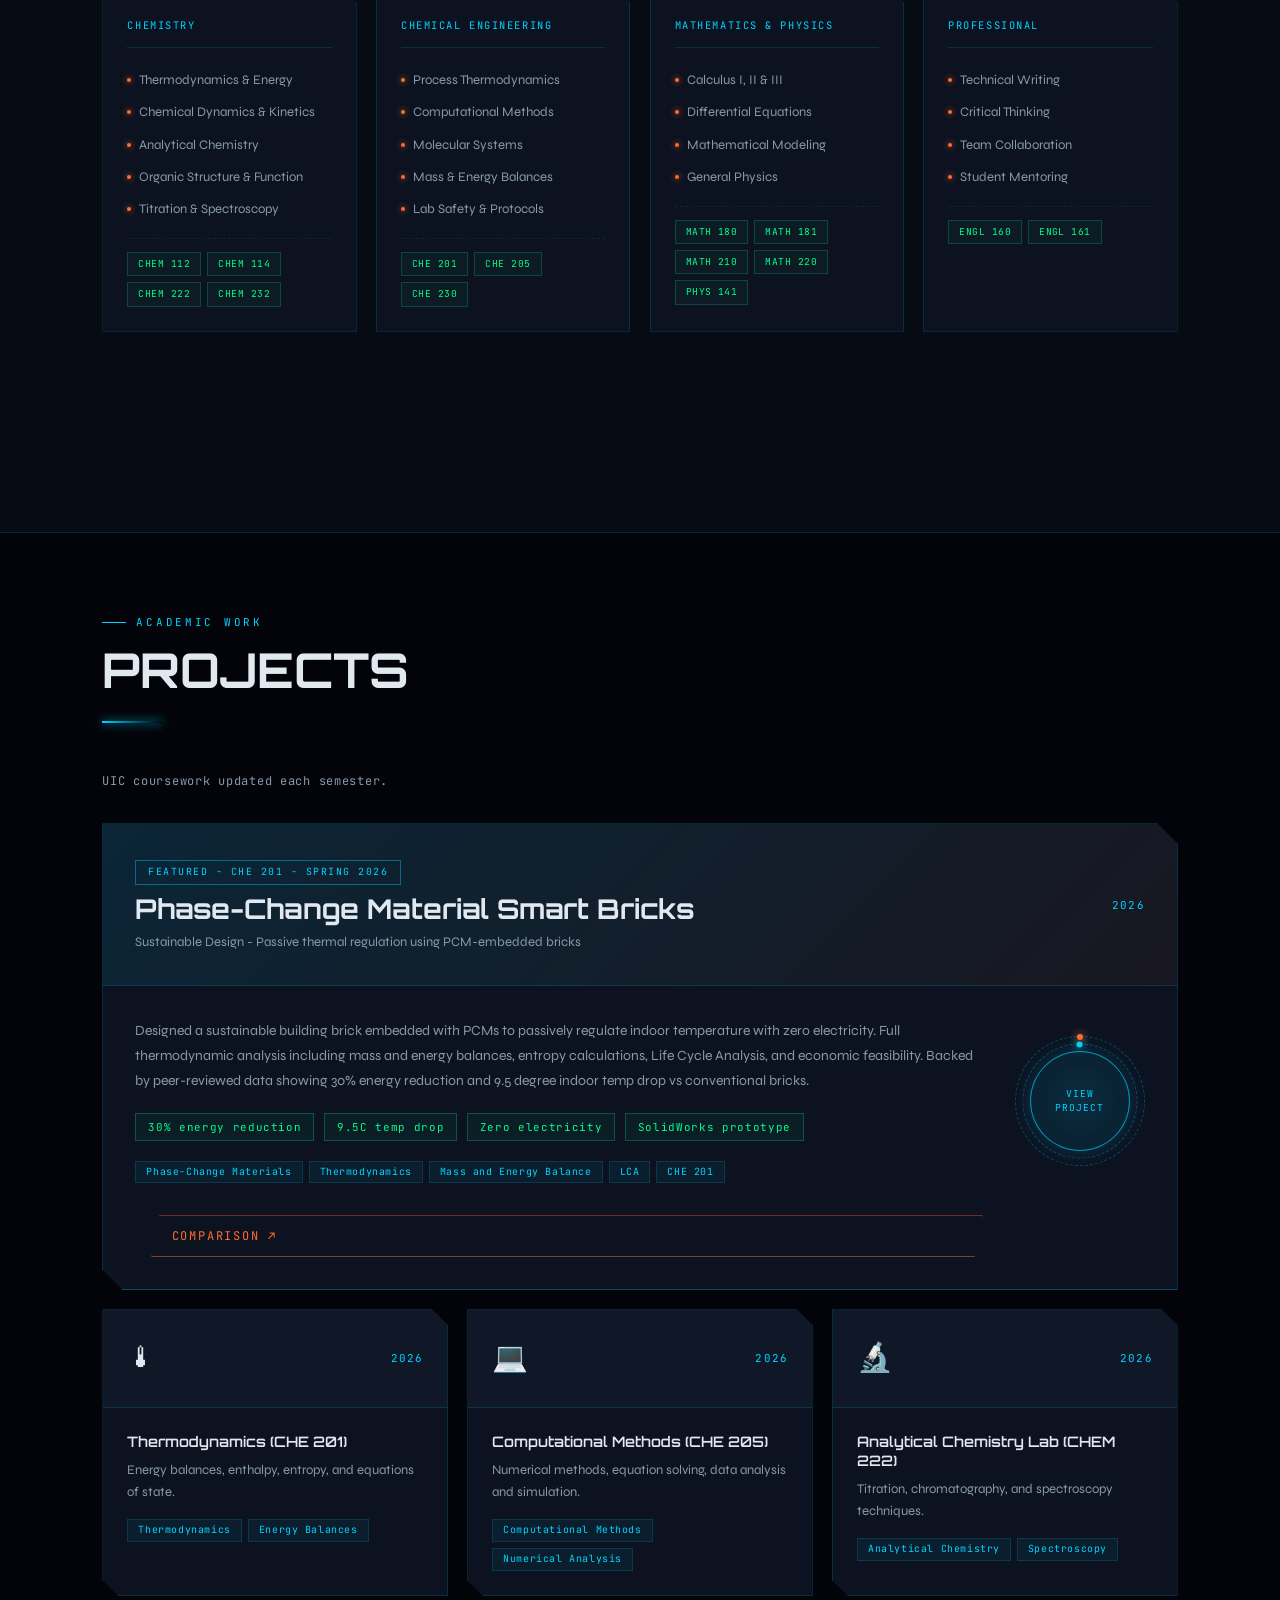
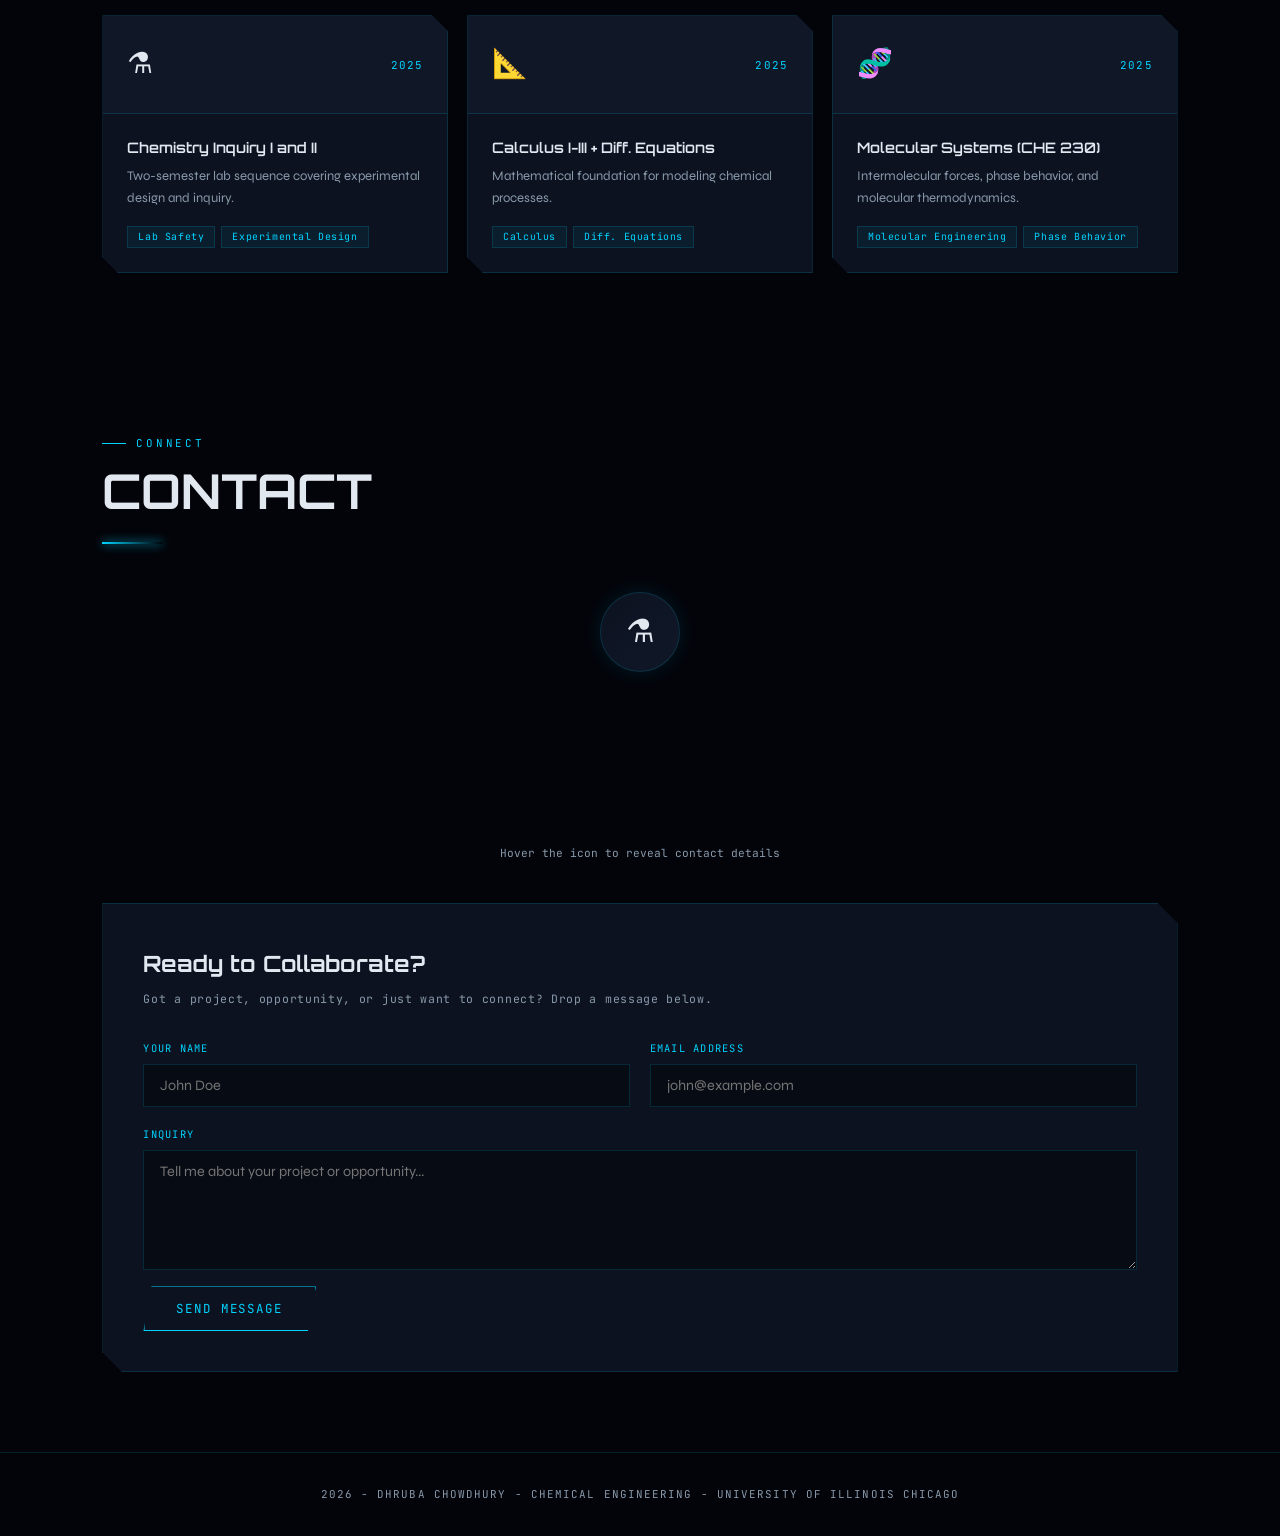
==== commit 50deac74: "Add links for PCM project and comparison" ====
--- a/index.html
+++ b/index.html
@@ -247,13 +247,16 @@
               <span class="tag">CHE 201</span>
             </div>
           </div>
-          <a href="https://dhruba-07.github.io/dhrubachowdhury.github.io/pcm_brick_presentation.html" target="_blank" rel="noopener noreferrer" aria-label="View Phase-Change Material Smart Bricks project (opens in new window)" class="orbit-btn">
+       <a href="https://dhruba-07.github.io/dhrubachowdhury.github.io/pcm_brick_presentation.html" target="_blank" rel="noopener noreferrer" aria-label="View Phase-Change Material Smart Bricks project (opens in new window)" class="orbit-btn">
             <div class="orbit-ring orbit-ring-1"><div class="orbit-dot"></div></div>
             <div class="orbit-ring orbit-ring-2"><div class="orbit-dot orbit-dot-2"></div></div>
             <div class="orbit-pulse"></div>
             <div class="orbit-btn-inner">
               <div class="orbit-btn-text">VIEW<br>PROJECT</div>
             </div>
+          </a>
+          <a href="https://dhruba-07.github.io/dhrubachowdhury.github.io/pcm_brick_comparison.html" target="_blank" rel="noopener noreferrer" aria-label="View PCM brick interactive comparison (opens in new window)" class="btn-s" style="align-self:center;margin-left:1rem;font-size:0.75rem;padding:0.6rem 1.2rem;white-space:nowrap;">
+            COMPARISON &#8599;
           </a>
         </div>
       </div>
--- a/style.css
+++ b/style.css
@@ -4,13 +4,15 @@
   --accent:#00d4ff;--accent2:#ff6b2b;--accent3:#00ff88;
   --text:#e2e8f0;--muted:#8899aa;--border:rgba(0,212,255,0.15);
 }
-html{scroll-behavior:smooth;}
+html{scroll-behavior:smooth;scroll-snap-type:y mandatory;}
 body{font-family:'Syne',sans-serif;background:var(--bg);color:var(--text);font-size:16px;line-height:1.7;overflow-x:hidden;cursor:none;}
 .cursor{position:fixed;top:0;left:0;width:14px;height:14px;background:var(--accent);border-radius:50%;pointer-events:none;z-index:9999;transform:translate(-50%,-50%);transition:width .15s,height .15s,background .15s;mix-blend-mode:screen;box-shadow:0 0 10px var(--accent);}
 #bg-canvas{position:fixed;inset:0;pointer-events:none;z-index:0;opacity:0.5;}
 .scanlines{position:fixed;inset:0;background:repeating-linear-gradient(0deg,transparent,transparent 2px,rgba(0,0,0,0.02) 2px,rgba(0,0,0,0.02) 4px);pointer-events:none;z-index:1;}
-.section-page{min-height:100vh;display:flex;flex-direction:column;justify-content:center;position:relative;z-index:2;padding:80px 8%;}
-.section-divider-line{width:100%;height:1px;background:linear-gradient(90deg,transparent,var(--border),transparent);position:relative;z-index:2;}
+.section-page{min-height:100vh;display:flex;flex-direction:column;justify-content:center;position:relative;z-index:2;padding:80px 8%;scroll-snap-align:start;}
+.section-divider-line{display:none;}
+.section-page:not(#hero){opacity:0;transform:translateY(40px);transition:opacity .9s cubic-bezier(.16,1,.3,1),transform .9s cubic-bezier(.16,1,.3,1);will-change:opacity,transform;}
+.section-page.sect-in{opacity:1!important;transform:translateY(0)!important;}
 
 /* NAV */
 nav{position:fixed;top:0;left:0;right:0;height:64px;display:flex;justify-content:space-between;align-items:center;padding:0 5%;background:rgba(3,4,10,0.92);backdrop-filter:blur(20px);border-bottom:1px solid var(--border);z-index:100;}
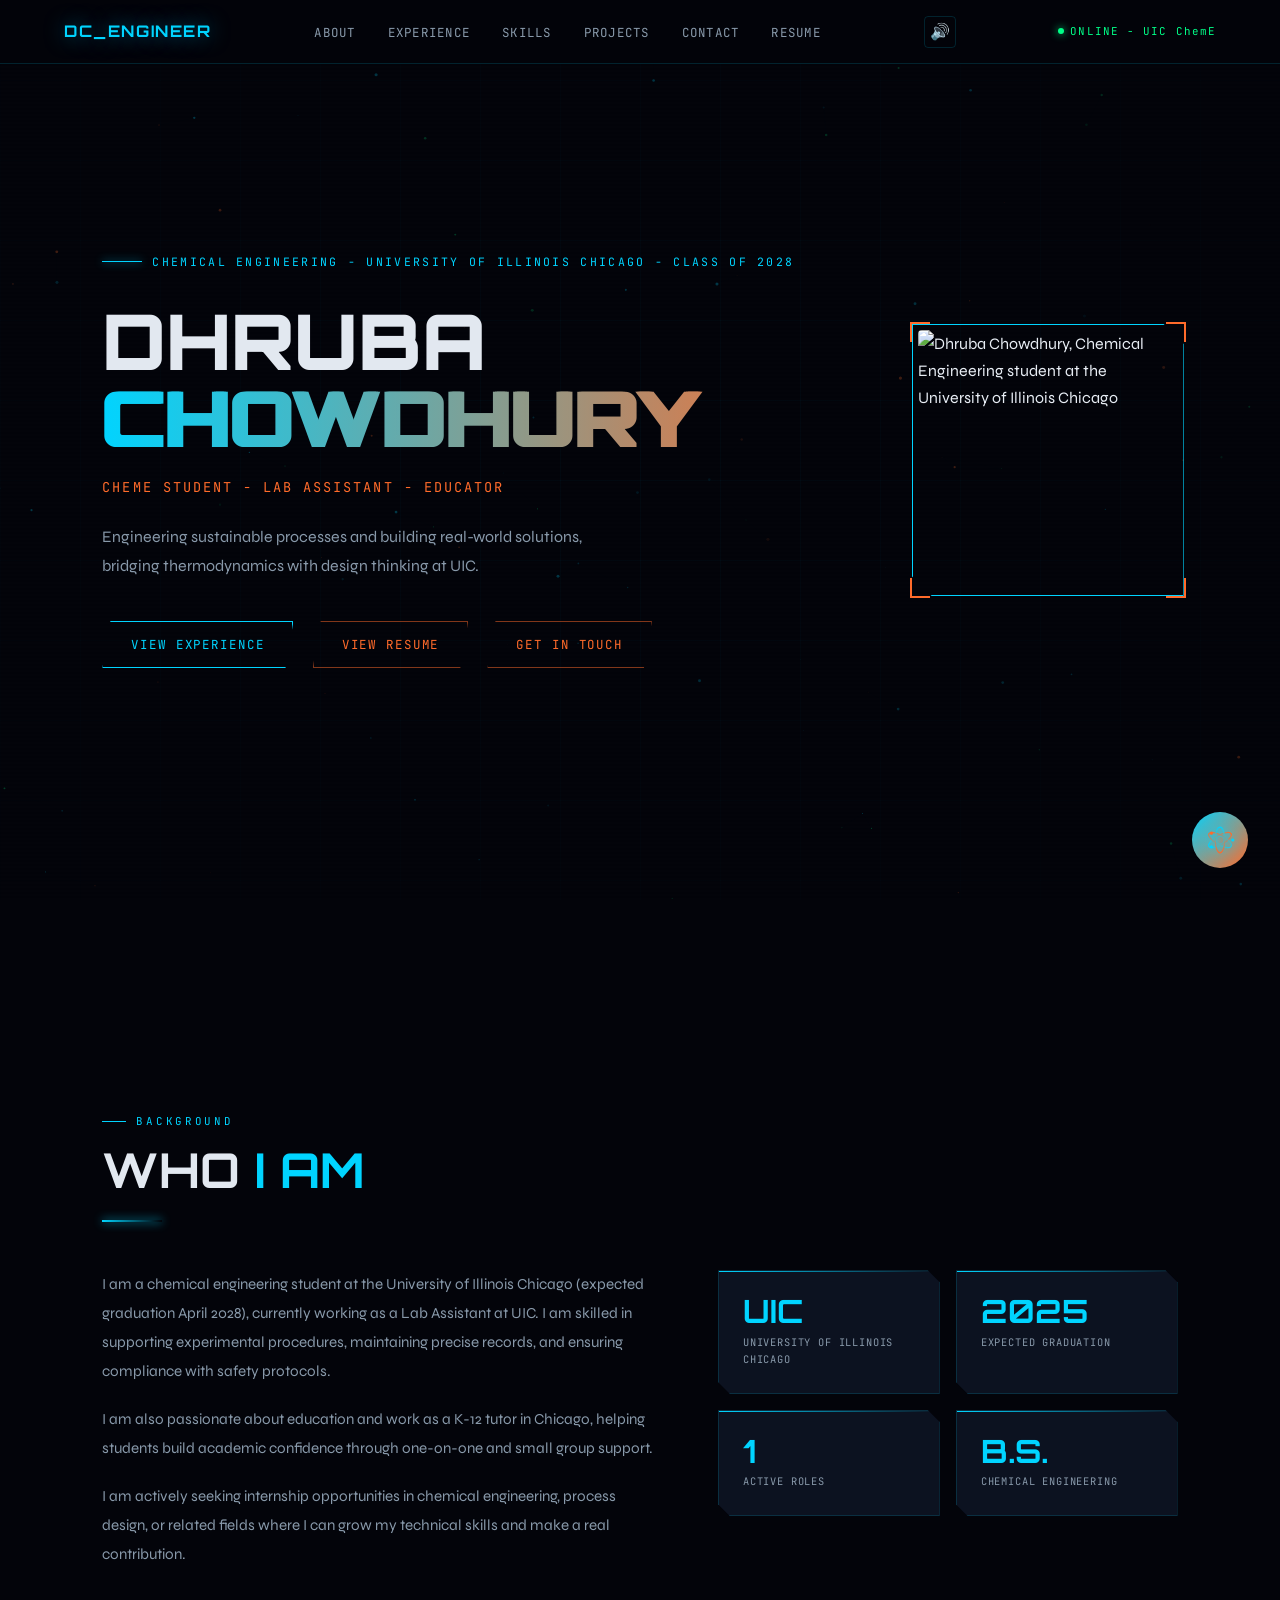
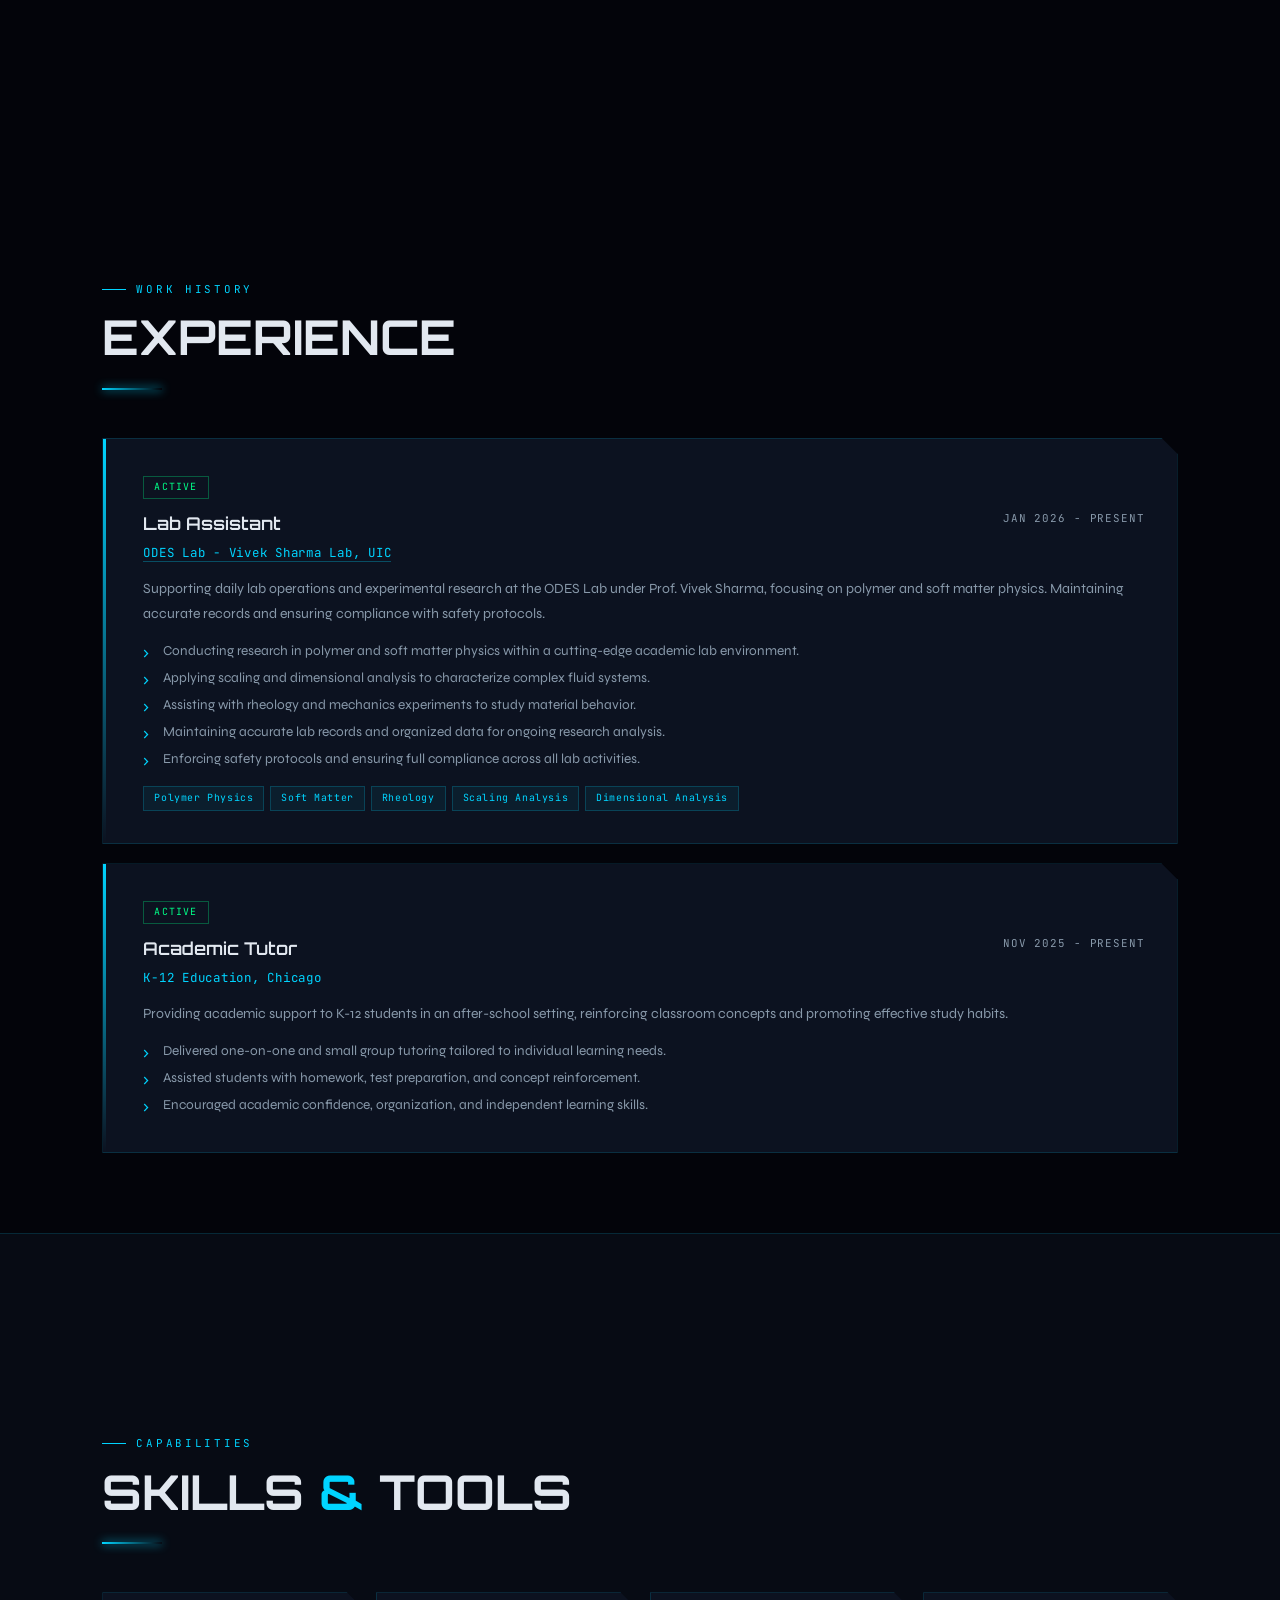
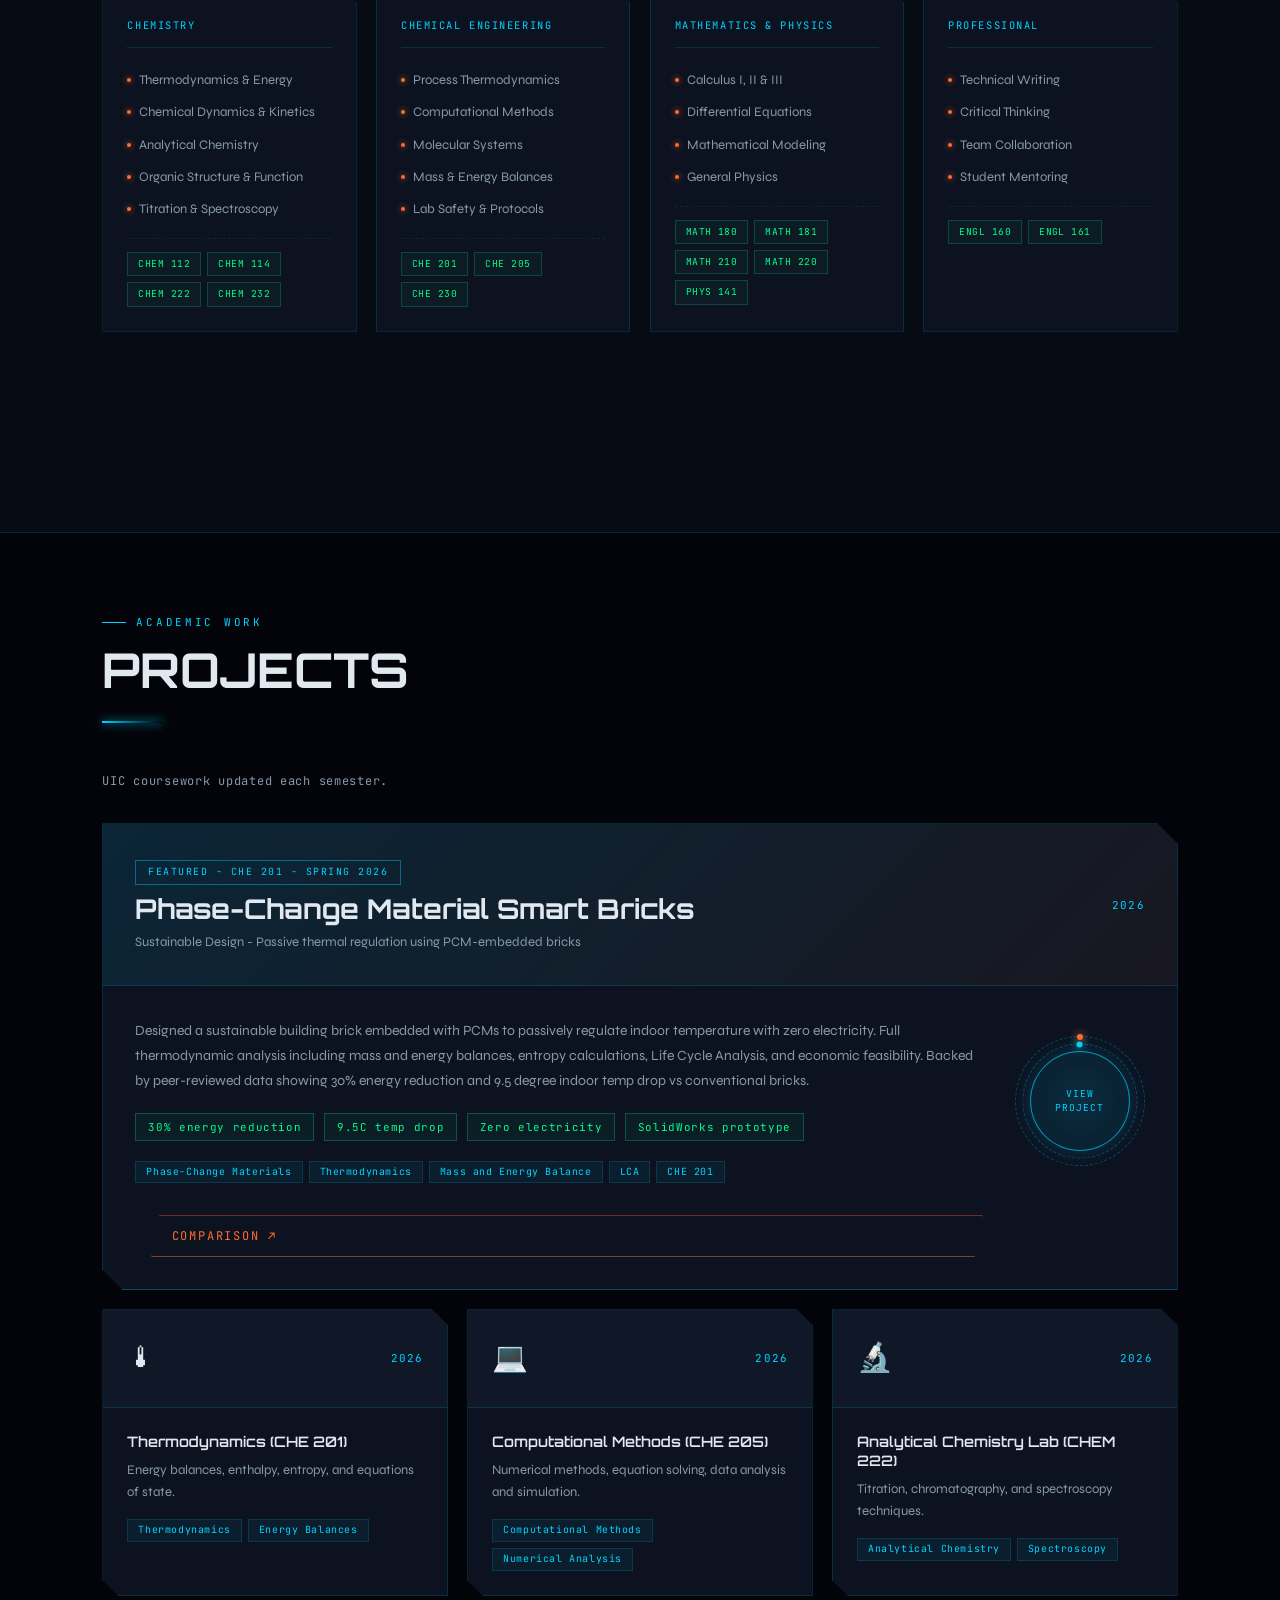
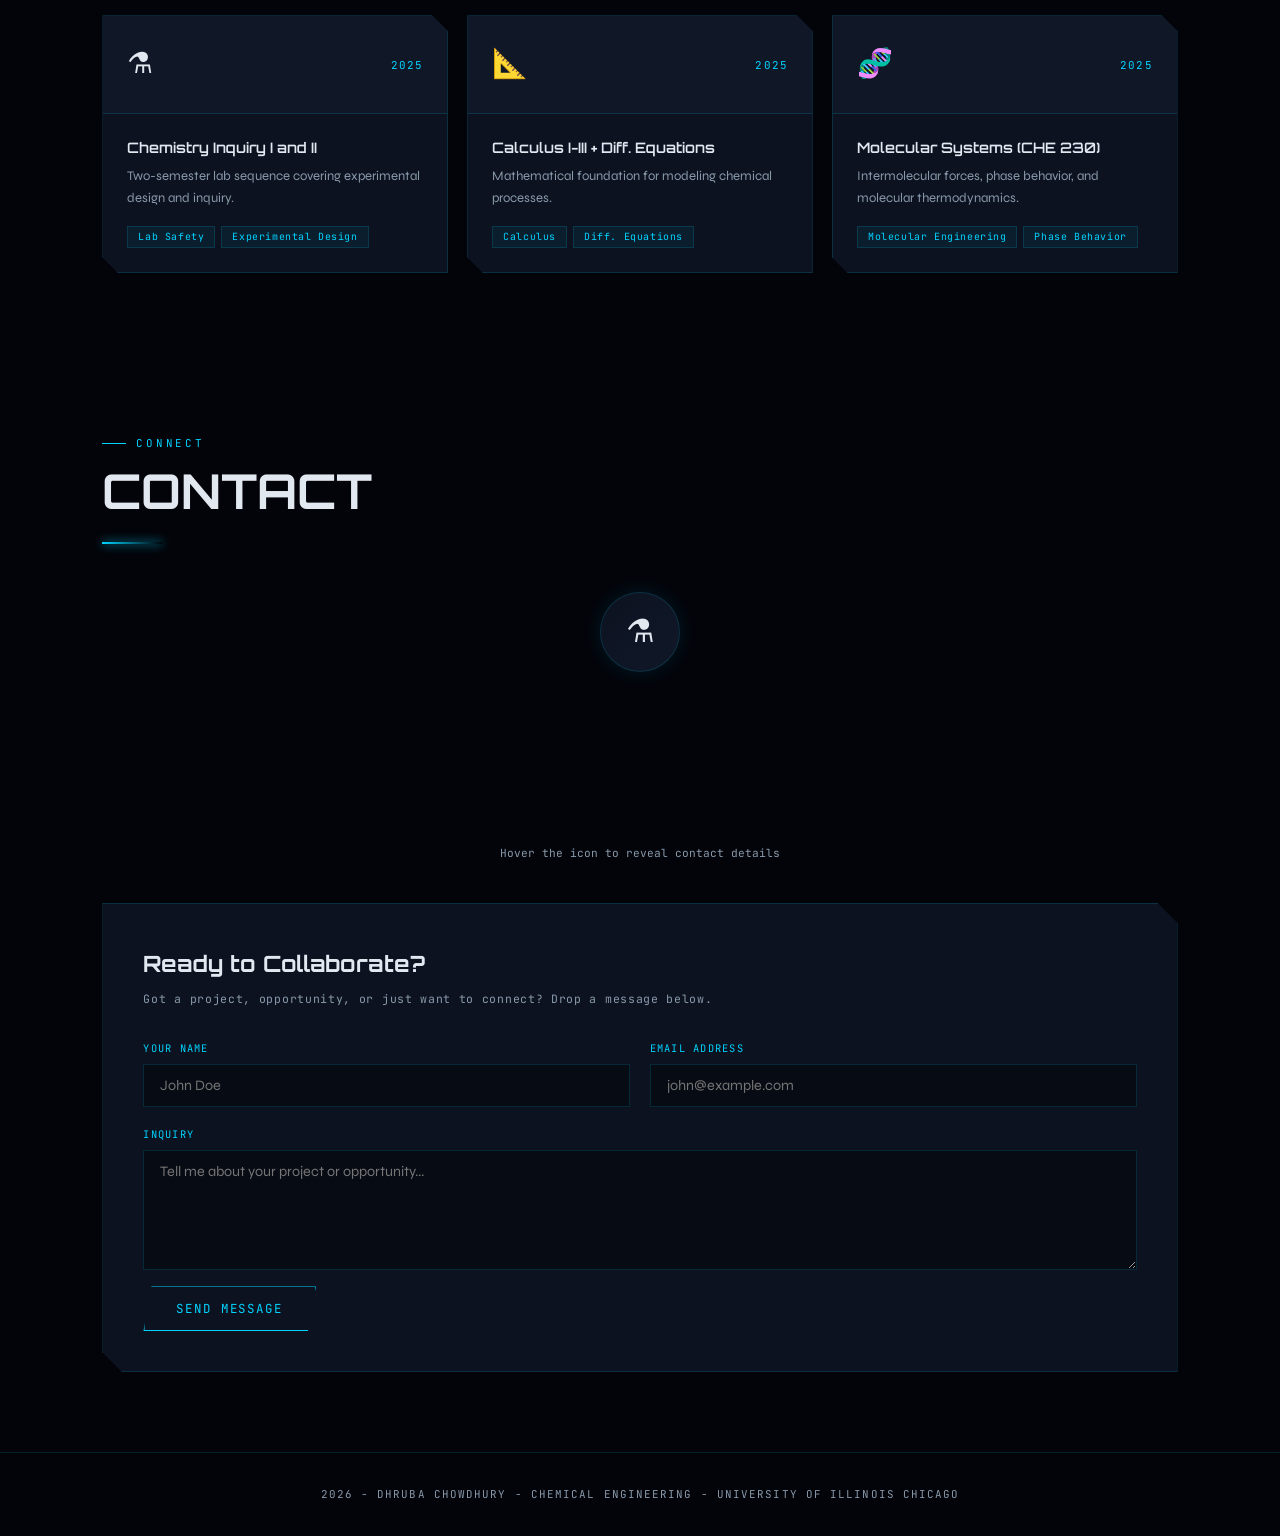
==== commit 0aa1fa49: "Remove custom cursor interface to fix scrolling lag Agent-Logs-Url: https://github.com/Dhruba-07/dhr" ====
--- a/index.html
+++ b/index.html
@@ -26,7 +26,6 @@
 </head>
 <body>
 
-<div class="cursor" id="cursor"></div>
 <canvas id="bg-canvas"></canvas>
 <div class="scanlines"></div>
 
--- a/style.css
+++ b/style.css
@@ -5,8 +5,7 @@
   --text:#e2e8f0;--muted:#8899aa;--border:rgba(0,212,255,0.15);
 }
 html{scroll-behavior:smooth;scroll-snap-type:y mandatory;}
-body{font-family:'Syne',sans-serif;background:var(--bg);color:var(--text);font-size:16px;line-height:1.7;overflow-x:hidden;cursor:none;}
-.cursor{position:fixed;top:0;left:0;width:14px;height:14px;background:var(--accent);border-radius:50%;pointer-events:none;z-index:9999;transform:translate(-50%,-50%);transition:width .15s,height .15s,background .15s;mix-blend-mode:screen;box-shadow:0 0 10px var(--accent);}
+body{font-family:'Syne',sans-serif;background:var(--bg);color:var(--text);font-size:16px;line-height:1.7;overflow-x:hidden;}
 #bg-canvas{position:fixed;inset:0;pointer-events:none;z-index:0;opacity:0.5;}
 .scanlines{position:fixed;inset:0;background:repeating-linear-gradient(0deg,transparent,transparent 2px,rgba(0,0,0,0.02) 2px,rgba(0,0,0,0.02) 4px);pointer-events:none;z-index:1;}
 .section-page{min-height:100vh;display:flex;flex-direction:column;justify-content:center;position:relative;z-index:2;padding:80px 8%;scroll-snap-align:start;}
